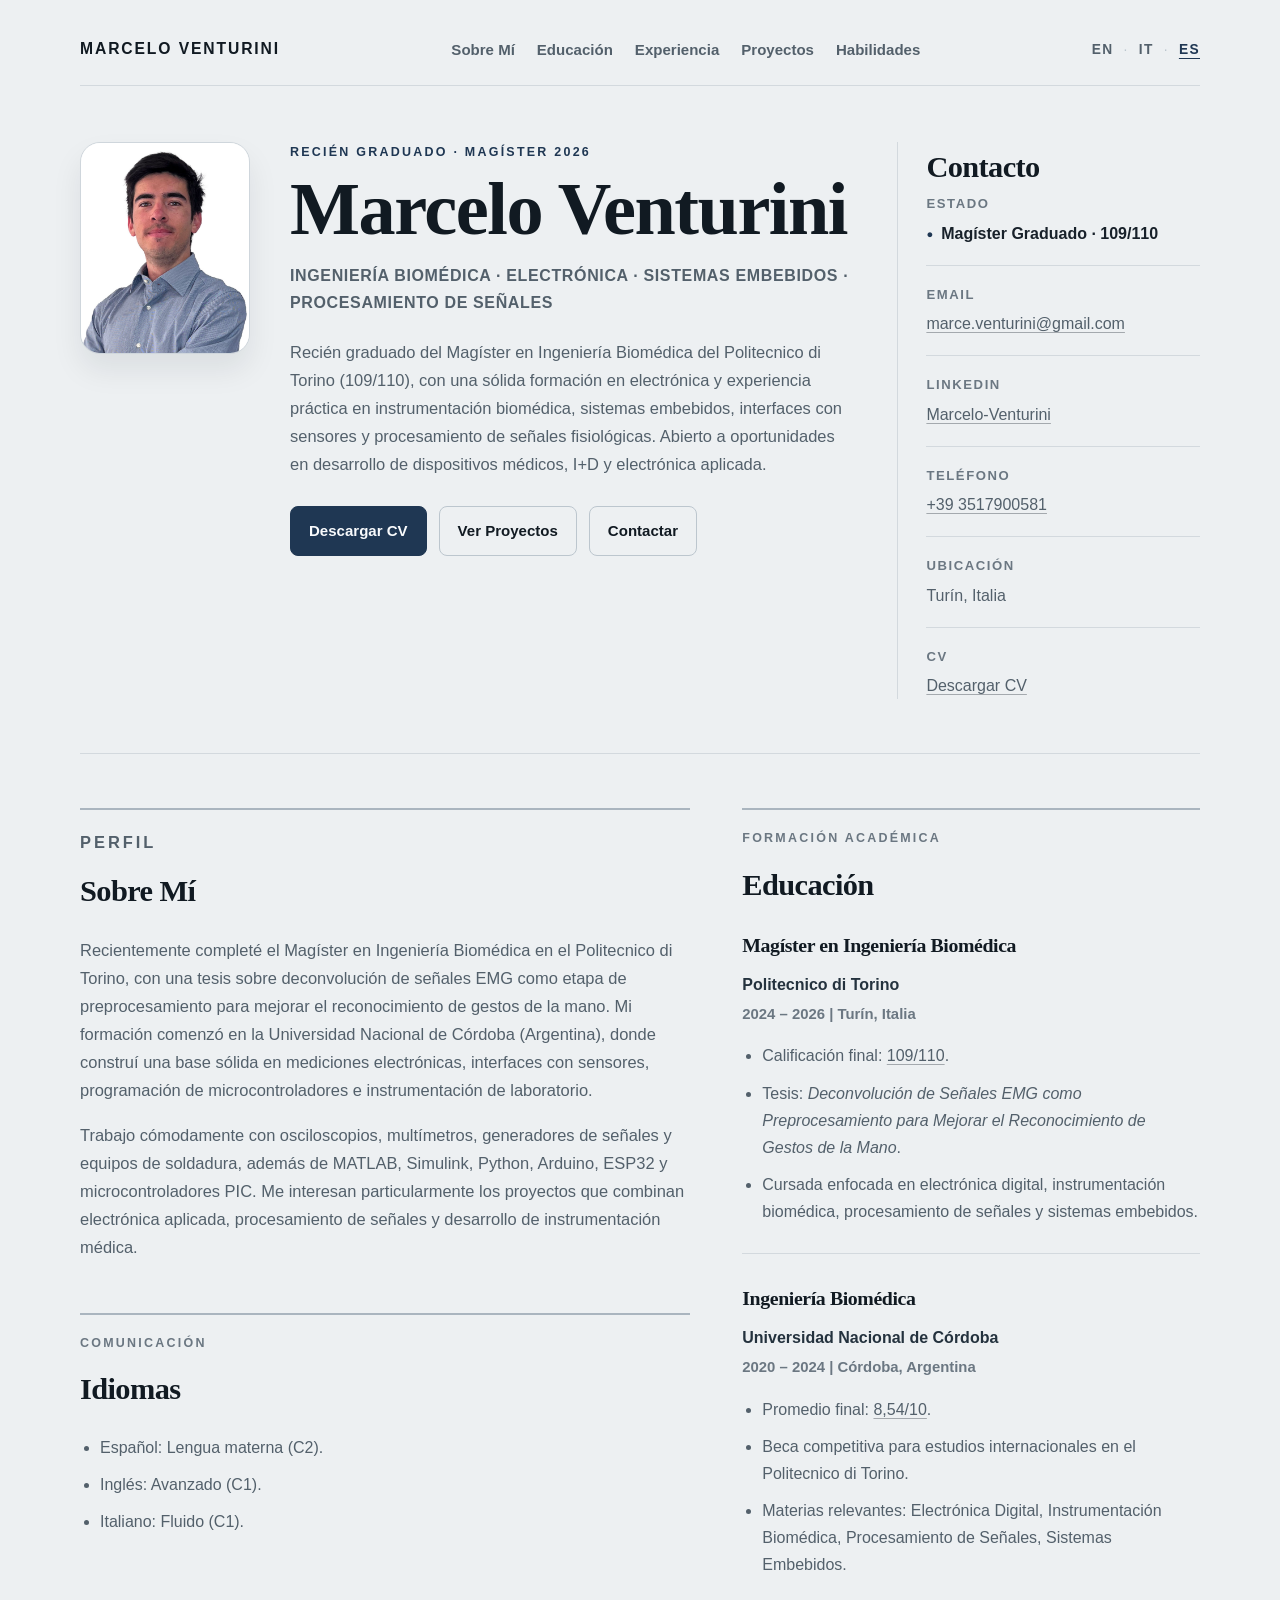
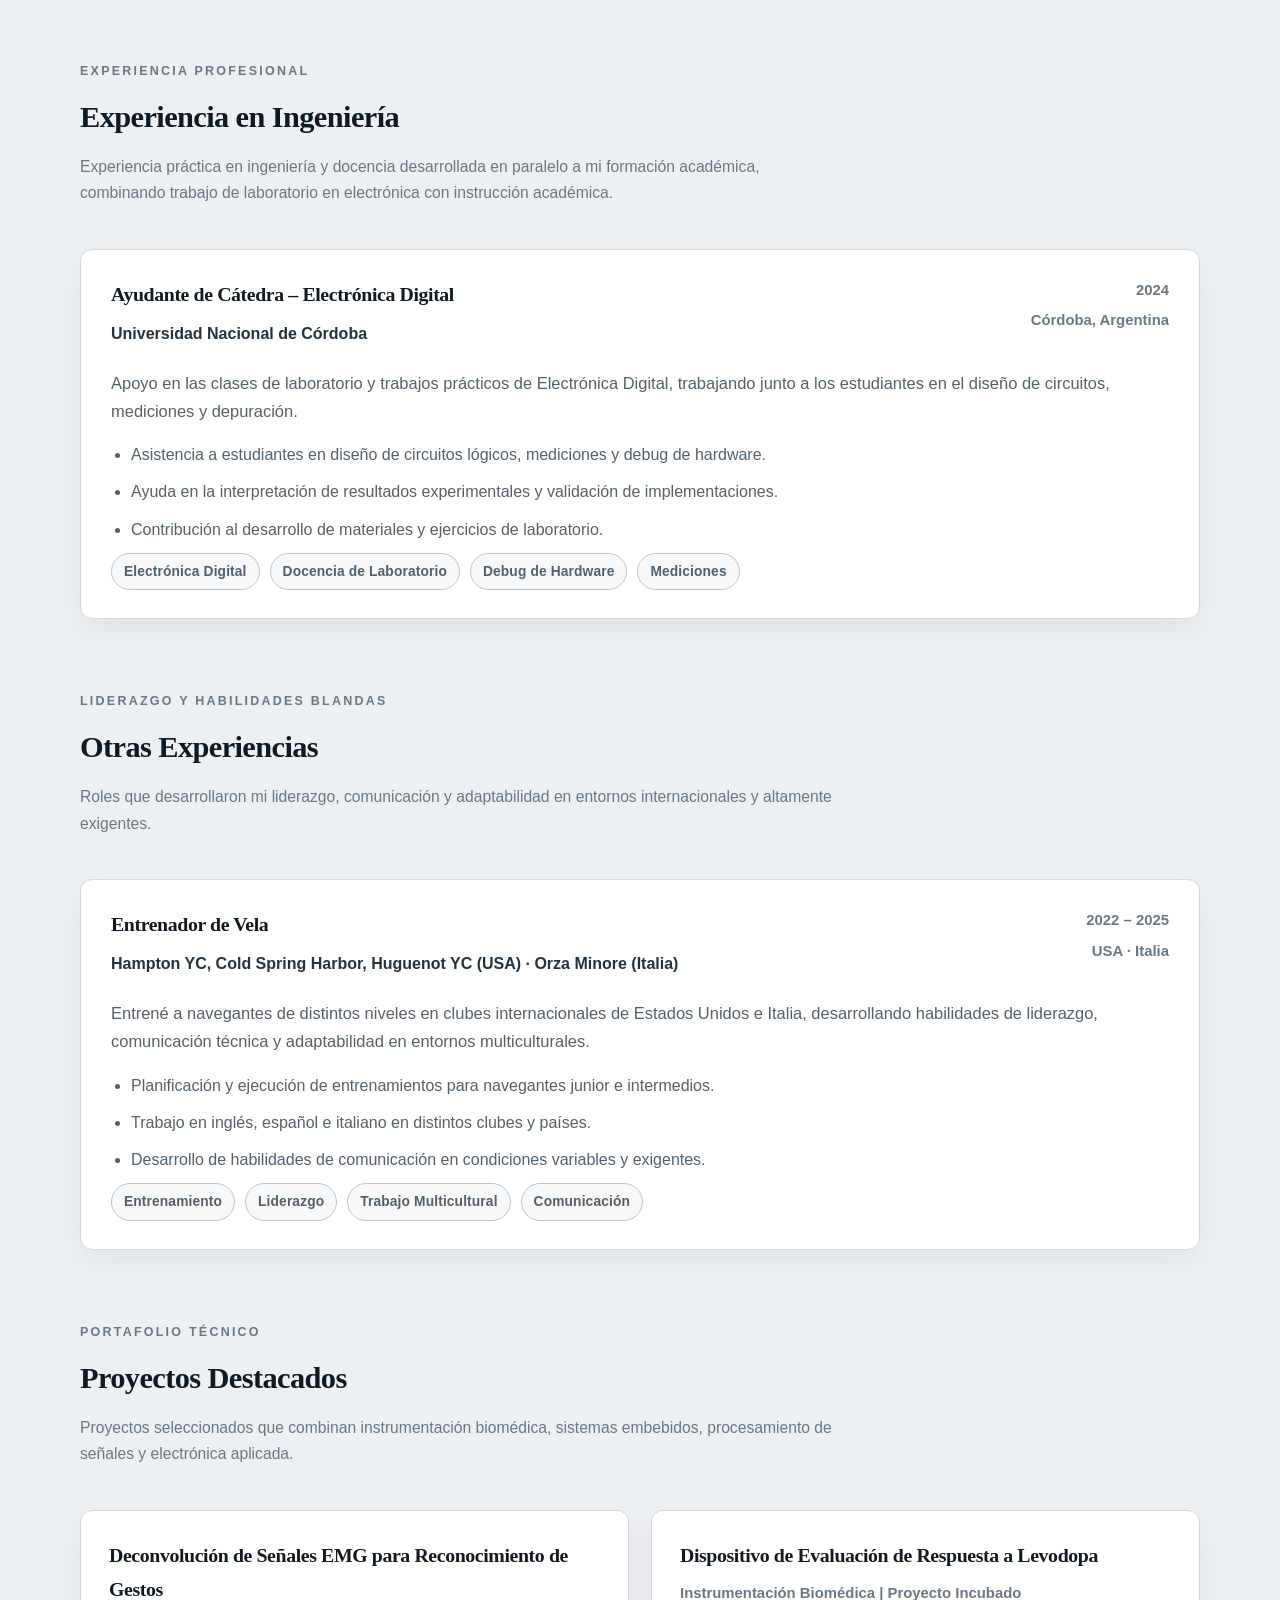
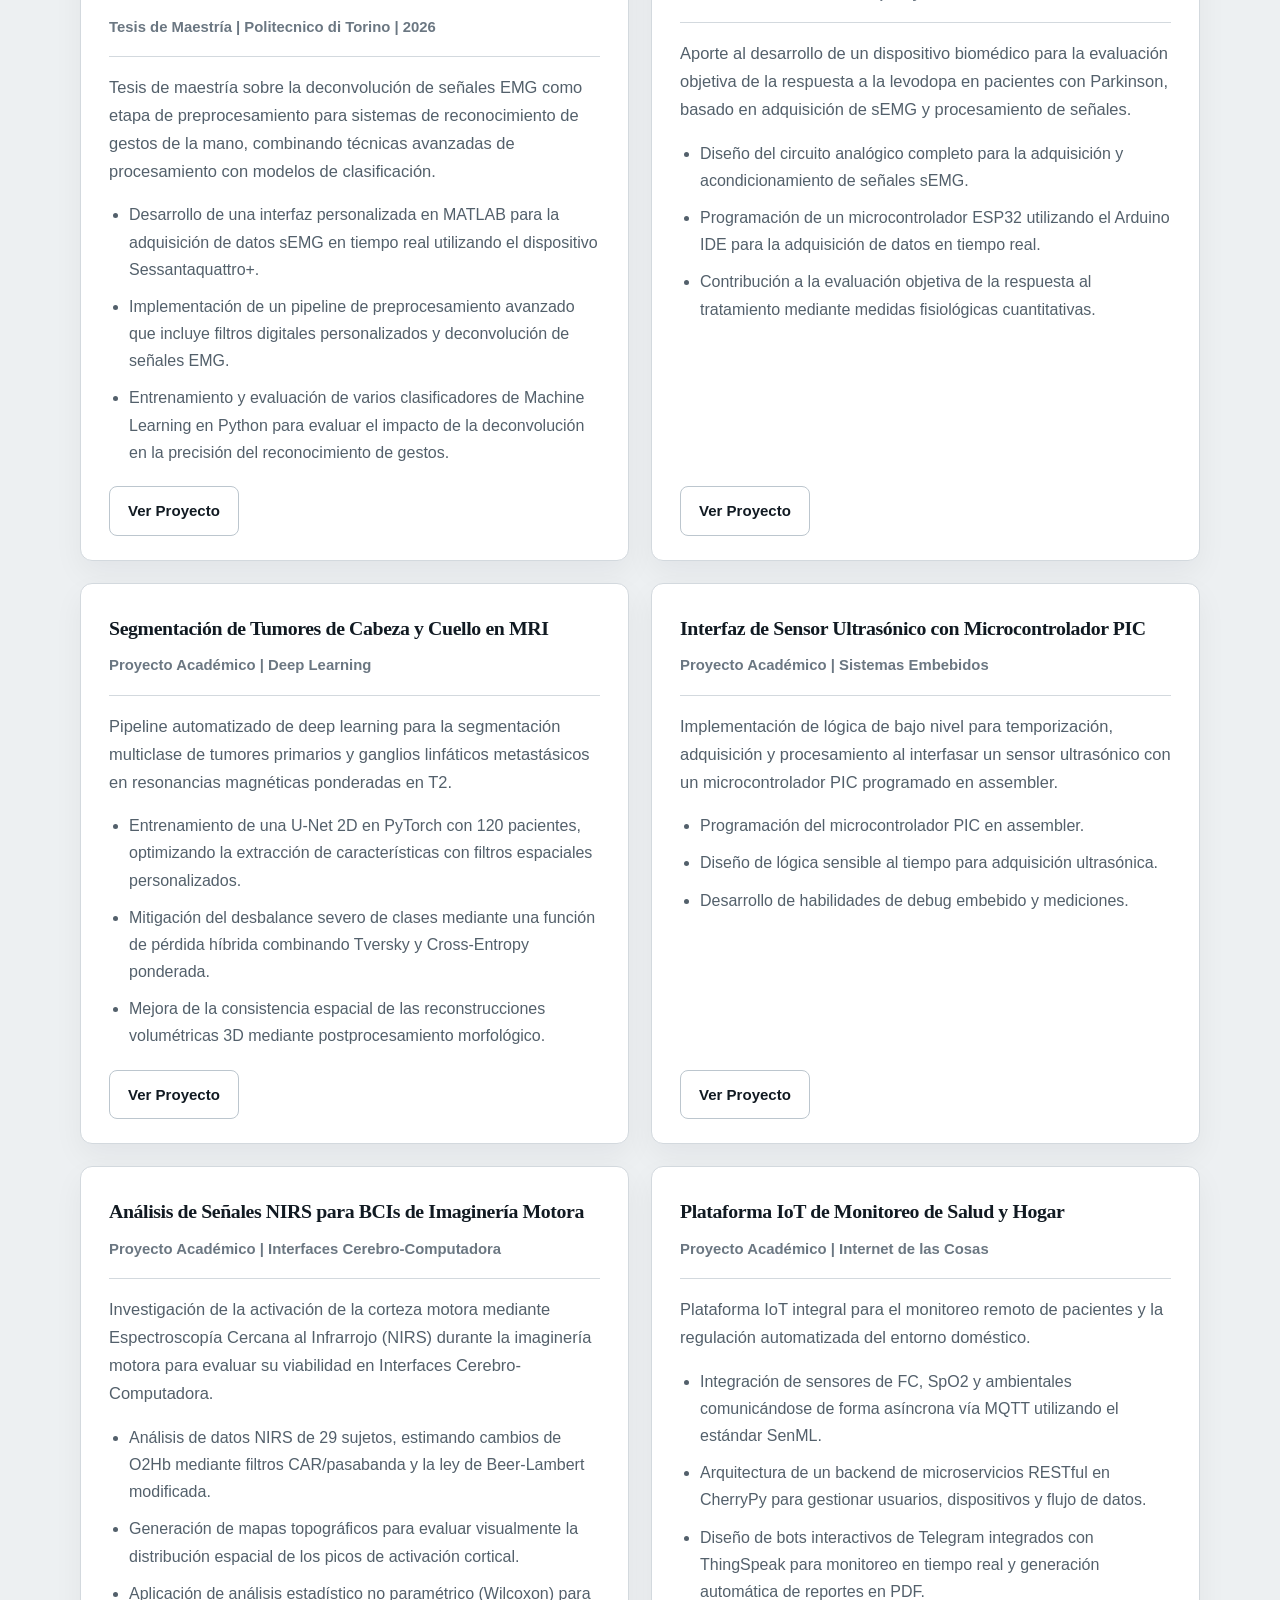
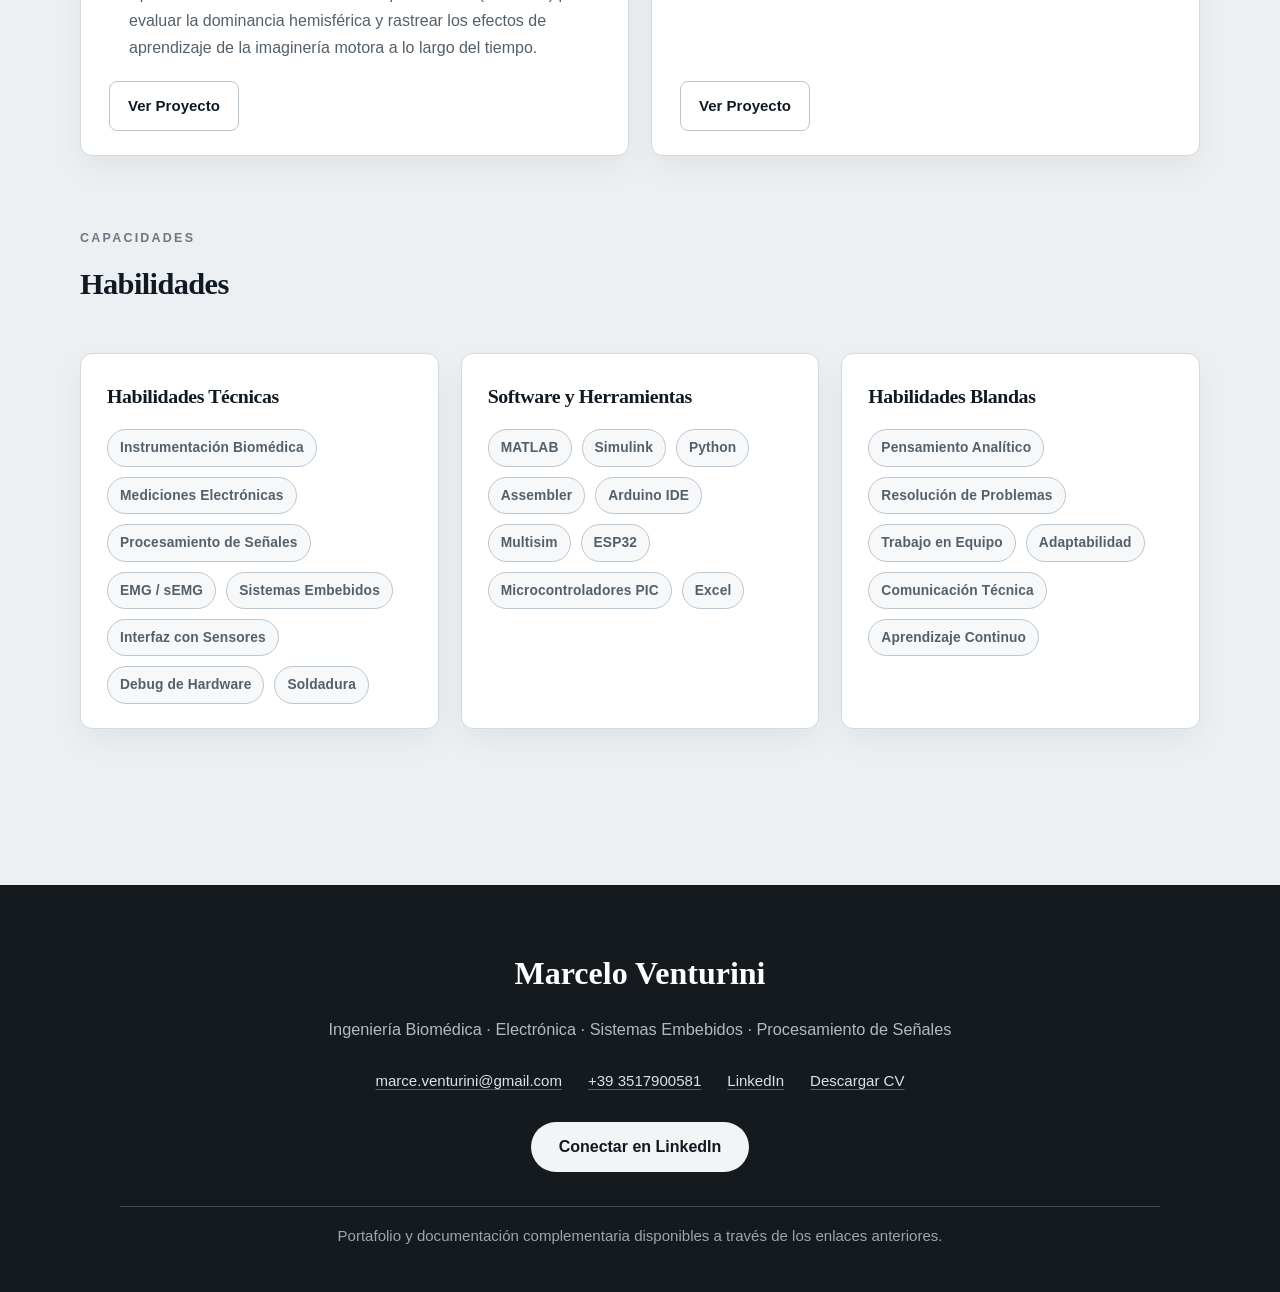
==== es/index.html @ ebd56136 "First commit" ====
<!DOCTYPE html>
<html lang="es">
<head>
  <meta charset="UTF-8">
  <meta name="viewport" content="width=device-width, initial-scale=1.0">
  <title>Marcelo Venturini | Portfolio</title>
  <link rel="icon" type="image/svg+xml" href="../favicon.svg">
  <link rel="stylesheet" href="../style.css">
</head>
<body class="home-page">
  <div class="site-shell">

    <!-- ============================ TOP NAV ============================ -->
    <nav class="top-nav" aria-label="Principal">
      <a class="nav-brand" href="#home">Marcelo Venturini</a>

      <div class="nav-links">
        <a href="#about">Sobre Mí</a>
        <a href="#education">Educación</a>
        <a href="#experience">Experiencia</a>
        <a href="#projects">Proyectos</a>
        <a href="#skills">Habilidades</a>
      </div>

      <div class="nav-lang" aria-label="Idioma">
        <a href="../index.html">EN</a>
        <span>·</span>
        <a href="../it/index.html">IT</a>
        <span>·</span>
        <a href="index.html" class="active-lang">ES</a>
      </div>
    </nav>

    <!-- ============================ HERO ============================ -->
    <header id="home" class="hero">

      <div class="hero-photo">
        <img src="../profile.jpg" alt="Retrato de Marcelo Venturini">
      </div>

      <div class="hero-main">
        <p class="hero-label hero-label--graduated">Recién Graduado · Magíster 2026</p>
        <h1>Marcelo Venturini</h1>
        <p class="hero-role">Ingeniería Biomédica · Electrónica · Sistemas Embebidos · Procesamiento de Señales</p>

        <div class="home-intro">
          <p>
            Recién graduado del Magíster en Ingeniería Biomédica del Politecnico di Torino
            (109/110), con una sólida formación en electrónica y experiencia práctica en
            instrumentación biomédica, sistemas embebidos, interfaces con sensores y
            procesamiento de señales fisiológicas. Abierto a oportunidades en desarrollo
            de dispositivos médicos, I+D y electrónica aplicada.
          </p>
        </div>

        <div class="hero-actions">
          <a class="button-primary" href="../docs/CV_Marcelo_Venturini_ES.pdf" target="_blank">Descargar CV</a>
          <a href="#projects">Ver Proyectos</a>
          <!-- <a href="#experience">Ver Experiencia</a> -->
          <a href="mailto:marce.venturini@gmail.com">Contactar</a>
        </div>
      </div>

      <aside class="hero-side">
        <div class="contact-block">
          <h2>Contacto</h2>
          <dl class="contact-list">
            <div class="is-graduated">
              <dt>Estado</dt>
              <dd>Magíster Graduado · 109/110</dd>
            </div>
            <div>
              <dt>Email</dt>
              <dd><a href="mailto:marce.venturini@gmail.com">marce.venturini@gmail.com</a></dd>
            </div>
            <div>
              <dt>LinkedIn</dt>
              <dd><a href="https://www.linkedin.com/in/marcelo-venturini-04aa05134/" target="_blank">Marcelo-Venturini</a></dd>
            </div>
            <div>
              <dt>Teléfono</dt>
              <dd><a href="tel:+393517900581">+39 3517900581</a></dd>
            </div>
            <div>
              <dt>Ubicación</dt>
              <dd>Turín, Italia</dd>
            </div>
            <div>
              <dt>CV</dt>
              <dd><a href="../docs/CV_Marcelo_Venturini_ES.pdf" target="_blank">Descargar CV</a></dd>
            </div>
          </dl>
        </div>
      </aside>

    </header>

    <!-- ============================ MAIN ============================ -->
    <main class="home-content">

      <section class="intro-layout">

        <div class="intro-column intro-column-main">

          <section id="about" class="content-block about-block">
            <div class="section-heading">
              <p class="section-label">Perfil</p>
              <h2>Sobre Mí</h2>
            </div>
            <p>
              Recientemente completé el Magíster en Ingeniería Biomédica en el
              Politecnico di Torino, con una tesis sobre deconvolución de señales EMG
              como etapa de preprocesamiento para mejorar el reconocimiento de gestos
              de la mano. Mi formación comenzó en la Universidad Nacional de Córdoba
              (Argentina), donde construí una base sólida en mediciones electrónicas,
              interfaces con sensores, programación de microcontroladores e
              instrumentación de laboratorio.
            </p>
            <p>
              Trabajo cómodamente con osciloscopios, multímetros, generadores de
              señales y equipos de soldadura, además de MATLAB, Simulink, Python,
              Arduino, ESP32 y microcontroladores PIC. Me interesan particularmente
              los proyectos que combinan electrónica aplicada, procesamiento de
              señales y desarrollo de instrumentación médica.
            </p>
          </section>

          <section id="languages" class="sidebar-block">
            <div class="section-heading">
              <p class="section-label">Comunicación</p>
              <h2>Idiomas</h2>
            </div>
            <ul class="compact-list">
              <li>Español: Lengua materna (C2).</li>
              <li>Inglés: Avanzado (C1).</li>
              <li>Italiano: Fluido (C1).</li>
            </ul>
          </section>

        </div>

        <div class="intro-column intro-column-secondary">

          <section id="education" class="sidebar-block">
            <div class="section-heading">
              <p class="section-label">Formación Académica</p>
              <h2>Educación</h2>
            </div>

            <article class="credential-item">
              <h3>Magíster en Ingeniería Biomédica</h3>
              <p class="credential-institution">Politecnico di Torino</p>
              <p class="credential-meta">2024 – 2026 | Turín, Italia</p>
              <ul class="compact-list">
                <li>Calificación final: <a href="../Certificates/PoliTo_Degree.pdf" target="_blank">109/110</a>.</li>
                <li>Tesis: <em>Deconvolución de Señales EMG como Preprocesamiento para Mejorar el Reconocimiento de Gestos de la Mano</em>.</li>
                <li>Cursada enfocada en electrónica digital, instrumentación biomédica, procesamiento de señales y sistemas embebidos.</li>
              </ul>
            </article>

            <article class="credential-item">
              <h3>Ingeniería Biomédica</h3>
              <p class="credential-institution">Universidad Nacional de Córdoba</p>
              <p class="credential-meta">2020 – 2024 | Córdoba, Argentina</p>
              <ul class="compact-list">
                <li>Promedio final: <a href="../Certificates/Academic_Transcript_UNC.pdf" target="_blank">8,54/10</a>.</li>
                <li>Beca competitiva para estudios internacionales en el Politecnico di Torino.</li>
                <li>Materias relevantes: Electrónica Digital, Instrumentación Biomédica, Procesamiento de Señales, Sistemas Embebidos.</li>
              </ul>
            </article>
          </section>

        </div>

      </section>

      <!-- ============================ ENGINEERING EXPERIENCE ============================ -->
      <section id="experience" class="content-section">
        <div class="section-heading">
          <p class="section-label">Experiencia Profesional</p>
          <h2>Experiencia en Ingeniería</h2>
          <p class="section-subtitle">
            Experiencia práctica en ingeniería y docencia desarrollada en paralelo a mi
            formación académica, combinando trabajo de laboratorio en electrónica con instrucción académica.
          </p>
        </div>

        <div class="experience-list">

          <article class="experience-card">
            <div class="experience-header">
              <div>
                <h3>Ayudante de Cátedra – Electrónica Digital</h3>
                <p class="experience-company">Universidad Nacional de Córdoba</p>
              </div>
              <div class="experience-meta">
                <span>2024</span>
                <span>Córdoba, Argentina</span>
              </div>
            </div>

            <p class="experience-summary">
              Apoyo en las clases de laboratorio y trabajos prácticos de
              Electrónica Digital, trabajando junto a los estudiantes en el diseño
              de circuitos, mediciones y depuración.
            </p>

            <ul class="experience-highlights">
              <li>Asistencia a estudiantes en diseño de circuitos lógicos, mediciones y debug de hardware.</li>
              <li>Ayuda en la interpretación de resultados experimentales y validación de implementaciones.</li>
              <li>Contribución al desarrollo de materiales y ejercicios de laboratorio.</li>
            </ul>

            <div class="experience-tags">
              <span class="tag">Electrónica Digital</span>
              <span class="tag">Docencia de Laboratorio</span>
              <span class="tag">Debug de Hardware</span>
              <span class="tag">Mediciones</span>
            </div>
          </article>

        </div>
      </section>

      <!-- ============================ OTHER EXPERIENCE ============================ -->
      <section id="other-experience" class="content-section">
        <div class="section-heading">
          <p class="section-label">Liderazgo y Habilidades Blandas</p>
          <h2>Otras Experiencias</h2>
          <p class="section-subtitle">
            Roles que desarrollaron mi liderazgo, comunicación y adaptabilidad
            en entornos internacionales y altamente exigentes.
          </p>
        </div>

        <div class="experience-list">

          <article class="experience-card">
            <div class="experience-header">
              <div>
                <h3>Entrenador de Vela</h3>
                <p class="experience-company">Hampton YC, Cold Spring Harbor, Huguenot YC (USA) · Orza Minore (Italia)</p>
              </div>
              <div class="experience-meta">
                <span>2022 – 2025</span>
                <span>USA · Italia</span>
              </div>
            </div>

            <p class="experience-summary">
              Entrené a navegantes de distintos niveles en clubes internacionales
              de Estados Unidos e Italia, desarrollando habilidades de liderazgo,
              comunicación técnica y adaptabilidad en entornos multiculturales.
            </p>

            <ul class="experience-highlights">
              <li>Planificación y ejecución de entrenamientos para navegantes junior e intermedios.</li>
              <li>Trabajo en inglés, español e italiano en distintos clubes y países.</li>
              <li>Desarrollo de habilidades de comunicación en condiciones variables y exigentes.</li>
            </ul>

            <div class="experience-tags">
              <span class="tag">Entrenamiento</span>
              <span class="tag">Liderazgo</span>
              <span class="tag">Trabajo Multicultural</span>
              <span class="tag">Comunicación</span>
            </div>
          </article>

        </div>
      </section>

      <!-- ============================ PROJECTS ============================ -->
      <section id="projects" class="content-section">
        <div class="section-heading">
          <p class="section-label">Portafolio Técnico</p>
          <h2>Proyectos Destacados</h2>
          <p class="section-subtitle">
            Proyectos seleccionados que combinan instrumentación biomédica,
            sistemas embebidos, procesamiento de señales y electrónica aplicada.
          </p>
        </div>

        <div class="projects-grid">

          <!-- PROYECTO 1 — Tesis -->
          <article class="project-card">
            <div class="project-top">
              <h3>Deconvolución de Señales EMG para Reconocimiento de Gestos</h3>
              <p class="project-context">Tesis de Maestría | Politecnico di Torino | 2026</p>
            </div>

            <p class="project-summary">
              Tesis de maestría sobre la deconvolución de señales EMG como etapa
              de preprocesamiento para sistemas de reconocimiento de gestos de la
              mano, combinando técnicas avanzadas de procesamiento con modelos de
              clasificación.
            </p>

            <ul class="project-highlights">
              <li>Desarrollo de una interfaz personalizada en MATLAB para la adquisición de datos sEMG en tiempo real utilizando el dispositivo Sessantaquattro+.</li>
              <li>Implementación de un pipeline de preprocesamiento avanzado que incluye filtros digitales personalizados y deconvolución de señales EMG.</li>
              <li>Entrenamiento y evaluación de varios clasificadores de Machine Learning en Python para evaluar el impacto de la deconvolución en la precisión del reconocimiento de gestos.</li>
            </ul>

            <div class="project-links">
              <a href="../Projects/emg-thesis.pdf" target="_blank">Ver Proyecto</a>
            </div>
          </article>

          <!-- PROYECTO 2 — Levodopa -->
          <article class="project-card">
            <div class="project-top">
              <h3>Dispositivo de Evaluación de Respuesta a Levodopa</h3>
              <p class="project-context">Instrumentación Biomédica | Proyecto Incubado</p>
            </div>

            <p class="project-summary">
              Aporte al desarrollo de un dispositivo biomédico para la evaluación
              objetiva de la respuesta a la levodopa en pacientes con Parkinson,
              basado en adquisición de sEMG y procesamiento de señales.
            </p>

            <ul class="project-highlights">
              <li>Diseño del circuito analógico completo para la adquisición y acondicionamiento de señales sEMG.</li>
              <li>Programación de un microcontrolador ESP32 utilizando el Arduino IDE para la adquisición de datos en tiempo real.</li>
              <li>Contribución a la evaluación objetiva de la respuesta al tratamiento mediante medidas fisiológicas cuantitativas.</li>
            </ul>

            <div class="project-links">
              <a href="../Projects/levodopa-device.pdf" target="_blank">Ver Proyecto</a>
            </div>
          </article>

          <!-- PROYECTO 3 — MRI Tumor Segmentation -->
          <article class="project-card">
            <div class="project-top">
              <h3>Segmentación de Tumores de Cabeza y Cuello en MRI</h3>
              <p class="project-context">Proyecto Académico | Deep Learning</p>
            </div>

            <p class="project-summary">
              Pipeline automatizado de deep learning para la segmentación multiclase de tumores primarios y ganglios linfáticos metastásicos en resonancias magnéticas ponderadas en T2.
            </p>

            <ul class="project-highlights">
              <li>Entrenamiento de una U-Net 2D en PyTorch con 120 pacientes, optimizando la extracción de características con filtros espaciales personalizados.</li>
              <li>Mitigación del desbalance severo de clases mediante una función de pérdida híbrida combinando Tversky y Cross-Entropy ponderada.</li>
              <li>Mejora de la consistencia espacial de las reconstrucciones volumétricas 3D mediante postprocesamiento morfológico.</li>
            </ul>

            <div class="project-links">
              <a href="../Projects/eim.pdf" target="_blank">Ver Proyecto</a>
            </div>
          </article>

          <!-- PROYECTO 4 — Ultrasonido + PIC -->
          <article class="project-card">
            <div class="project-top">
              <h3>Interfaz de Sensor Ultrasónico con Microcontrolador PIC</h3>
              <p class="project-context">Proyecto Académico | Sistemas Embebidos</p>
            </div>

            <p class="project-summary">
              Implementación de lógica de bajo nivel para temporización, adquisición
              y procesamiento al interfasar un sensor ultrasónico con un
              microcontrolador PIC programado en assembler.
            </p>

            <ul class="project-highlights">
              <li>Programación del microcontrolador PIC en assembler.</li>
              <li>Diseño de lógica sensible al tiempo para adquisición ultrasónica.</li>
              <li>Desarrollo de habilidades de debug embebido y mediciones.</li>
            </ul>

            <div class="project-links">
              <a href="../Projects/ultrasonic-pic.pdf" target="_blank">Ver Proyecto</a>
            </div>
          </article>

          <!-- PROYECTO 5 — Sleep Apnea Framework -->
          <!-- <article class="project-card">
            <div class="project-top">
              <h3>Marco Multimodal y Multiescala para Diagnóstico de Apnea del Sueño</h3>
              <p class="project-context">Proyecto Académico | Biocibernética Multiescala y Multimodal</p>
            </div>

            <p class="project-summary">
              Introducción de un marco de diagnóstico doméstico y de bajo costo que aprovecha las señales SPO2, PAT y ronquidos para detectar eventos de apnea del sueño.
            </p>

            <ul class="project-highlights">
              <li>Desarrollo de una red Gated Recurrent Unit (GRU) con una estrategia de replicación de objetivos para capturar dependencias temporales de los datos.</li>
              <li>Fusión de múltiples flujos de datos que operan a diferentes escalas de tiempo para identificar eventos a través de indicadores a nivel macro y micro.</li>
              <li>Abordaje del desequilibrio de clases utilizando evaluación macro F1-score e integración de explicabilidad para resaltar segmentos significativos de la señal.</li>
              <li>Propuesta de un bucle biocibernético para facilitar intervenciones personalizadas combinando predicciones de IA con experiencia clínica.</li>
            </ul>

            <div class="project-links">
              <a href="../Projects/mmb.pdf" target="_blank">Ver Proyecto</a>
            </div>
          </article> -->

          <!-- PROYECTO 6 — NIRS Signal Analysis -->
          <article class="project-card">
            <div class="project-top">
              <h3>Análisis de Señales NIRS para BCIs de Imaginería Motora</h3>
              <p class="project-context">Proyecto Académico | Interfaces Cerebro-Computadora</p>
            </div>

            <p class="project-summary">
              Investigación de la activación de la corteza motora mediante Espectroscopía Cercana al Infrarrojo (NIRS) durante la imaginería motora para evaluar su viabilidad en Interfaces Cerebro-Computadora.
            </p>

            <ul class="project-highlights">
              <li>Análisis de datos NIRS de 29 sujetos, estimando cambios de O2Hb mediante filtros CAR/pasabanda y la ley de Beer-Lambert modificada.</li>
              <li>Generación de mapas topográficos para evaluar visualmente la distribución espacial de los picos de activación cortical.</li>
              <li>Aplicación de análisis estadístico no paramétrico (Wilcoxon) para evaluar la dominancia hemisférica y rastrear los efectos de aprendizaje de la imaginería motora a lo largo del tiempo.</li>
            </ul>

            <div class="project-links">
              <a href="../Projects/neuro.pdf" target="_blank">Ver Proyecto</a>
            </div>
          </article>

          <!-- PROYECTO 7 — IoT Health Platform -->
          <article class="project-card">
            <div class="project-top">
              <h3>Plataforma IoT de Monitoreo de Salud y Hogar</h3>
              <p class="project-context">Proyecto Académico | Internet de las Cosas</p>
            </div>

            <p class="project-summary">
              Plataforma IoT integral para el monitoreo remoto de pacientes y la regulación automatizada del entorno doméstico.
            </p>

            <ul class="project-highlights">
              <li>Integración de sensores de FC, SpO2 y ambientales comunicándose de forma asíncrona vía MQTT utilizando el estándar SenML.</li>
              <li>Arquitectura de un backend de microservicios RESTful en CherryPy para gestionar usuarios, dispositivos y flujo de datos.</li>
              <!-- <li>Desarrollo de un servicio de control para activar actuaciones domóticas automatizadas basadas en umbrales personalizados del paciente.</li> -->
              <li>Diseño de bots interactivos de Telegram integrados con ThingSpeak para monitoreo en tiempo real y generación automática de reportes en PDF.</li>
            </ul>

            <div class="project-links">
              <a href="../Projects/iot.pdf" target="_blank">Ver Proyecto</a>
            </div>
          </article>

          <!-- PROYECTO 8 — Leg Extension Biomechanics -->
          <!-- <article class="project-card">
            <div class="project-top">
              <h3>Análisis del Trabajo Externo en Estrategias de Leg Extension</h3>
              <p class="project-context">Proyecto Académico | Mediciones Inteligentes en el Deporte</p>
            </div>

            <p class="project-summary">
              Análisis y comparación del trabajo mecánico externo total generado durante ejercicios de leg extension llevados al fallo muscular bajo estrategias de carga constante versus carga progresivamente creciente.
            </p>

            <ul class="project-highlights">
              <li>Recolección de datos cinemáticos de sujetos usando un acelerómetro de smartphone (Physics Toolbox Suite) montado en una máquina de leg extension Technogym.</li>
              <li>Procesamiento de datos de aceleración en el eje z en MATLAB utilizando filtrado pasabaja Butterworth, integración numérica y eliminación de tendencia lineal para calcular el desplazamiento vertical.</li>
              <li>Cálculo del trabajo externo ($L = m \cdot g \cdot h$) por repetición y agregación de datos para evaluar la eficiencia de los protocolos de entrenamiento.</li>
              <li>Demostración de que una estrategia de carga constante genera un mayor trabajo externo total al permitir un mayor volumen de repeticiones antes del fallo en comparación con una estrategia de carga variable.</li>
            </ul>

            <div class="project-links">
              <a href="../Projects/sport.pdf" target="_blank">Ver Proyecto</a>
            </div>
          </article> -->

        </div>
      </section>

      <!-- ============================ SKILLS ============================ -->
      <section id="skills" class="content-section">
        <div class="section-heading">
          <p class="section-label">Capacidades</p>
          <h2>Habilidades</h2>
        </div>

        <div class="skills-grid">

          <section class="skills-card">
            <h3>Habilidades Técnicas</h3>
            <div class="tags">
              <span class="tag">Instrumentación Biomédica</span>
              <span class="tag">Mediciones Electrónicas</span>
              <span class="tag">Procesamiento de Señales</span>
              <span class="tag">EMG / sEMG</span>
              <span class="tag">Sistemas Embebidos</span>
              <span class="tag">Interfaz con Sensores</span>
              <span class="tag">Debug de Hardware</span>
              <span class="tag">Soldadura</span>
            </div>
          </section>

          <section class="skills-card">
            <h3>Software y Herramientas</h3>
            <div class="tags">
              <span class="tag">MATLAB</span>
              <span class="tag">Simulink</span>
              <span class="tag">Python</span>
              <span class="tag">Assembler</span>
              <span class="tag">Arduino IDE</span>
              <span class="tag">Multisim</span>
              <span class="tag">ESP32</span>
              <span class="tag">Microcontroladores PIC</span>
              <span class="tag">Excel</span>
            </div>
          </section>

          <section class="skills-card">
            <h3>Habilidades Blandas</h3>
            <div class="tags">
              <span class="tag">Pensamiento Analítico</span>
              <span class="tag">Resolución de Problemas</span>
              <!-- <span class="tag">Trabajo Práctico</span> -->
              <span class="tag">Trabajo en Equipo</span>
              <span class="tag">Adaptabilidad</span>
              <span class="tag">Comunicación Técnica</span>
              <span class="tag">Aprendizaje Continuo</span>
            </div>
          </section>

        </div>
      </section>

    </main>
  </div>

  <!-- ============================ FOOTER ============================ -->
  <footer class="site-footer">
    <div class="footer-inner">
      <p class="footer-name">Marcelo Venturini</p>
      <p class="footer-role">Ingeniería Biomédica · Electrónica · Sistemas Embebidos · Procesamiento de Señales</p>

      <div class="footer-links">
        <a href="mailto:marce.venturini@gmail.com">marce.venturini@gmail.com</a>
        <a href="tel:+393517900581">+39 3517900581</a>
        <a href="https://www.linkedin.com/in/marcelo-venturini-04aa05134/" target="_blank">LinkedIn</a>
        <a href="../docs/CV_Marcelo_Venturini_ES.pdf" target="_blank">Descargar CV</a>
      </div>

      <div class="footer-cta">
        <a href="https://www.linkedin.com/in/marcelo-venturini-04aa05134/" target="_blank">Conectar en LinkedIn</a>
      </div>

      <div class="footer-divider"></div>
      <p class="footer-note">Portafolio y documentación complementaria disponibles a través de los enlaces anteriores.</p>
    </div>
  </footer>

</body>
</html>
---- style.css ----
/* =========================================================
   COLOR & TYPOGRAPHY TOKENS
   Tweak these to retint the site without touching anything else.
========================================================= */
:root {
  --page-bg:        #edf0f2;
  --surface:        #ffffff;
  --surface-muted:  #f7f8f9;
  --border:         #d3d9de;
  --border-strong:  #bcc6ce;

  --text:           #18212a;
  --text-muted:     #53606b;
  --text-soft:      #6b7782;

  --accent:         #1f3753;   /* navy-leaning slate */
  --accent-hover:   #182b41;
  --accent-soft:    #e6ebef;

  --footer-bg:      #151a1f;
  --footer-border:  #0f1317;
  --footer-text:    #d8e0e6;

  --shadow-soft:    0 12px 30px rgba(16, 24, 32, 0.05);

  --serif: "Palatino Linotype", "Book Antiqua", Georgia, serif;
  --sans:  "Aptos", "Segoe UI", "Helvetica Neue", Arial, sans-serif;
}

/* =========================================================
   BASE
========================================================= */
*, *::before, *::after { box-sizing: border-box; }

html { scroll-behavior: smooth; }

body {
  margin: 0;
  background: var(--page-bg);
  color: var(--text);
  font-family: var(--sans);
  line-height: 1.7;
}

img { max-width: 100%; }

a {
  color: inherit;
  font: inherit;
  text-decoration-line: underline;
  text-decoration-thickness: 1px;
  text-underline-offset: 0.18em;
  text-decoration-color: rgba(24, 33, 42, 0.34);
}
a:hover { text-decoration-color: currentColor; }

h1, h2, h3 {
  margin-top: 0;
  margin-bottom: 0;
  color: #111a22;
  font-family: var(--serif);
  font-weight: 600;
  letter-spacing: -0.02em;
}

p, ul, dl { margin-top: 0; }

/* =========================================================
   PAGE SHELL
========================================================= */
.home-page .site-shell {
  width: min(1120px, calc(100% - 48px));
  margin: 0 auto;
  padding: 28px 0 72px;
}

/* =========================================================
   TOP NAV (Brand · Links · Language switch)
========================================================= */
.home-page .top-nav {
  display: flex;
  flex-wrap: wrap;
  justify-content: space-between;
  align-items: center;
  gap: 12px 24px;
  padding: 8px 0 22px;
  margin-bottom: 18px;
  border-bottom: 1px solid var(--border);
}

.home-page .nav-brand {
  color: #111a22;
  font-size: 0.98rem;
  font-weight: 700;
  letter-spacing: 0.12em;
  text-transform: uppercase;
  text-decoration: none;
}

.home-page .nav-links {
  display: flex;
  flex-wrap: wrap;
  gap: 14px 22px;
}

.home-page .nav-links a {
  color: var(--text-muted);
  font-size: 0.94rem;
  font-weight: 600;
  text-decoration: none;
}

.home-page .nav-links a:hover { text-decoration: underline; }

/* LANGUAGE SWITCH */
.home-page .nav-lang {
  display: flex;
  align-items: center;
  gap: 10px;
  font-size: 0.86rem;
  letter-spacing: 0.1em;
  text-transform: uppercase;
}

.home-page .nav-lang a {
  color: var(--text-muted);
  font-weight: 700;
  text-decoration: none;
}

.home-page .nav-lang a:hover { color: var(--accent); }

.home-page .nav-lang a.active-lang {
  color: var(--accent);
  text-decoration: underline;
  text-decoration-thickness: 1px;
  text-underline-offset: 0.28em;
}

.home-page .nav-lang span {
  color: var(--border-strong);
  font-weight: 400;
}

/* =========================================================
   HERO
========================================================= */
.home-page .hero {
  display: grid;
  grid-template-columns: 170px minmax(0, 1.5fr) minmax(260px, 0.8fr);
  gap: 40px;
  padding: 38px 0 54px;
  border-bottom: 1px solid var(--border);
}

.home-page .hero-photo { align-self: start; }

.home-page .hero-photo img {
  display: block;
  width: 170px;
  aspect-ratio: 4 / 5;
  object-fit: cover;
  border-radius: 20px;
  border: 1px solid #cfd6dc;
  box-shadow: 0 16px 30px rgba(16, 24, 32, 0.08);
  background: var(--surface);
}

.home-page .hero-label,
.home-page .section-label {
  margin-bottom: 10px;
  color: var(--text-soft);
  font-size: 0.78rem;
  font-weight: 700;
  letter-spacing: 0.18em;
  text-transform: uppercase;
}

/* "Recent Graduate" label gets a touch of accent so it carries weight */
.home-page .hero-label--graduated {
  color: var(--accent);
}

.home-page h1 {
  font-size: clamp(3rem, 5.8vw, 4.9rem);
  line-height: 0.98;
}

.home-page .hero-role {
  max-width: 760px;
  margin-top: 16px;
  margin-bottom: 22px;
  color: var(--text-muted);
  font-size: 1rem;
  font-weight: 600;
  letter-spacing: 0.04em;
  text-transform: uppercase;
}

.home-page .home-intro { max-width: 700px; }

.home-page .home-intro p,
.home-page .content-block p,
.home-page .experience-summary,
.home-page .project-summary {
  color: var(--text-muted);
  font-size: 1.03rem;
}

/* HERO ACTIONS */
.home-page .hero-actions {
  display: flex;
  flex-wrap: wrap;
  gap: 12px;
  margin-top: 28px;
}

.home-page .hero-actions a,
.home-page .project-links a {
  display: inline-flex;
  align-items: center;
  justify-content: center;
  min-height: 46px;
  padding: 11px 18px;
  border: 1px solid var(--border-strong);
  border-radius: 8px;
  background: transparent;
  color: #111a22;
  font-size: 0.94rem;
  font-weight: 700;
  text-decoration: none;
  transition: background-color 0.2s ease, border-color 0.2s ease;
}

.home-page .hero-actions a:hover,
.home-page .project-links a:hover {
  background: var(--accent-soft);
  border-color: #98a7b3;
  text-decoration: none;
}

.home-page .hero-actions .button-primary {
  background: var(--accent);
  border-color: var(--accent);
  color: #f8fafc;
}

.home-page .hero-actions .button-primary:hover {
  background: var(--accent-hover);
}

/* HERO SIDE (contact block) */
.home-page .hero-side {
  padding-left: 28px;
  border-left: 1px solid var(--border);
}

.home-page .contact-block h2,
.home-page .section-heading h2 { font-size: 1.9rem; }

.home-page .contact-list { margin-bottom: 0; }

.home-page .contact-list div + div {
  margin-top: 18px;
  padding-top: 18px;
  border-top: 1px solid var(--border);
}

.home-page .contact-list dt {
  margin-bottom: 4px;
  color: var(--text-soft);
  font-size: 0.82rem;
  font-weight: 700;
  letter-spacing: 0.12em;
  text-transform: uppercase;
}

.home-page .contact-list dd {
  margin: 0;
  color: var(--text-muted);
}

/* The graduated row gets a small accent dot before it */
.home-page .contact-list .is-graduated dd::before {
  content: "●";
  margin-right: 8px;
  color: var(--accent);
  font-size: 0.7em;
  position: relative;
  top: -1px;
}

.home-page .contact-list .is-graduated dd {
  color: var(--text);
  font-weight: 600;
}

.home-page .contact-list a,
.home-page .compact-list a,
.home-page .reference-list a,
.home-page .experience-company a {
  color: inherit;
  font-family: inherit;
  font-size: inherit;
  font-weight: inherit;
  letter-spacing: inherit;
  text-decoration-thickness: 1px;
  text-decoration-color: rgba(24, 33, 42, 0.34);
}

/* =========================================================
   MAIN CONTENT LAYOUT
========================================================= */
.home-page .home-content {
  display: grid;
  gap: 72px;
  padding-top: 54px;
}

.home-page .intro-layout {
  display: grid;
  grid-template-columns: minmax(0, 1.2fr) minmax(320px, 0.9fr);
  gap: 52px;
  align-items: start;
}

.home-page .intro-column {
  display: grid;
  gap: 36px;
  align-content: start;
}

.home-page .content-block,
.home-page .sidebar-block {
  padding-top: 18px;
  border-top: 2px solid #aab5bf;
}

.home-page .section-heading { margin-bottom: 18px; }

.home-page .section-subtitle {
  max-width: 760px;
  margin-top: 10px;
  margin-bottom: 0;
  color: var(--text-soft);
  font-size: 0.98rem;
}

.home-page .about-block { max-width: 720px; }

/* =========================================================
   EDUCATION / CREDENTIALS
========================================================= */
.home-page .credential-item + .credential-item {
  margin-top: 28px;
  padding-top: 28px;
  border-top: 1px solid var(--border);
}

.home-page .credential-item h3,
.home-page .experience-card h3,
.home-page .project-card h3,
.home-page .skills-card h3 {
  font-size: 1.24rem;
}

.home-page .credential-institution,
.home-page .experience-company {
  margin: 8px 0 4px;
  color: #24323e;
  font-weight: 700;
}

.home-page .credential-meta,
.home-page .project-context,
.home-page .experience-meta {
  color: var(--text-soft);
  font-size: 0.93rem;
  font-weight: 600;
}

/* COMPACT LIST (used in education bullets, languages, certificates) */
.home-page .compact-list,
.home-page .experience-highlights,
.home-page .project-highlights {
  margin-bottom: 0;
  padding-left: 20px;
  color: var(--text-muted);
}

.home-page .compact-list li,
.home-page .experience-highlights li,
.home-page .project-highlights li {
  margin-bottom: 10px;
}

/* =========================================================
   FULL-WIDTH SECTIONS (Experience / Projects / Skills)
========================================================= */
.home-page .content-section {
  display: grid;
  gap: 24px;
}

.home-page .experience-list {
  display: grid;
  gap: 22px;
}

.home-page .experience-card,
.home-page .project-card,
.home-page .skills-card {
  background: var(--surface);
  border: 1px solid var(--border);
  box-shadow: var(--shadow-soft);
}

.home-page .experience-card {
  padding: 28px 30px;
  border-radius: 12px;
}

.home-page .experience-header {
  display: flex;
  justify-content: space-between;
  align-items: flex-start;
  gap: 24px;
  margin-bottom: 18px;
}

.home-page .experience-meta {
  display: grid;
  gap: 5px;
  min-width: 200px;
  text-align: right;
}

.home-page .experience-tags,
.home-page .tags {
  display: flex;
  flex-wrap: wrap;
  gap: 10px;
}

.home-page .tag {
  padding: 6px 12px;
  border: 1px solid var(--border-strong);
  border-radius: 999px;
  background: var(--surface-muted);
  color: var(--text-muted);
  font-size: 0.86rem;
  font-weight: 600;
  letter-spacing: 0.01em;
}

/* PROJECTS GRID */
.home-page .projects-grid {
  display: grid;
  grid-template-columns: repeat(2, minmax(0, 1fr));
  gap: 22px;
}

.home-page .project-card {
  display: flex;
  flex-direction: column;
  height: 100%;
  padding: 28px 28px 24px;
  border-radius: 12px;
}

.home-page .project-top {
  margin-bottom: 16px;
  padding-bottom: 16px;
  border-bottom: 1px solid var(--border);
}

.home-page .project-context {
  margin-top: 8px;
  margin-bottom: 0;
}

.home-page .project-links {
  margin-top: auto;
  padding-top: 10px;
}

/* SKILLS GRID */
.home-page .skills-grid {
  display: grid;
  grid-template-columns: repeat(3, minmax(0, 1fr));
  gap: 22px;
}

.home-page .skills-card {
  padding: 26px 26px 24px;
  border-radius: 12px;
  display: grid;
  gap: 16px;
  align-content: start;
}

/* =========================================================
   FOOTER
========================================================= */
.home-page .site-footer {
  margin-top: 84px;
  position: relative;
  left: 50%;
  width: 100vw;
  margin-left: -50vw;
  background: var(--footer-bg);
  border-top: 1px solid var(--footer-border);
  color: var(--footer-text);
}

.home-page .footer-inner {
  width: min(1040px, calc(100% - 48px));
  margin: 0 auto;
  display: grid;
  justify-items: center;
  gap: 16px;
  padding: 60px 0 44px;
  text-align: center;
}

.home-page .footer-name {
  margin-bottom: 0;
  color: #ffffff;
  font-family: var(--serif);
  font-size: 2rem;
  font-weight: 600;
}

.home-page .footer-role {
  margin-bottom: 8px;
  color: #aebbc5;
  font-size: 1.02rem;
}

.home-page .footer-links {
  display: flex;
  flex-wrap: wrap;
  justify-content: center;
  gap: 10px 26px;
}

.home-page .footer-links a {
  color: #dbe3e8;
  text-decoration-color: rgba(219, 227, 232, 0.34);
  font-size: 0.94rem;
  font-weight: 500;
}

.home-page .footer-cta { margin-top: 12px; }

.home-page .footer-cta a {
  display: inline-flex;
  align-items: center;
  justify-content: center;
  min-height: 50px;
  padding: 0 28px;
  border-radius: 999px;
  background: #f2f4f6;
  color: #11181f;
  font-size: 1rem;
  font-weight: 700;
  text-decoration: none;
}

.home-page .footer-cta a:hover { background: #ffffff; }

.home-page .footer-divider {
  width: 100%;
  height: 1px;
  margin-top: 18px;
  background: rgba(216, 224, 230, 0.24);
}

.home-page .footer-note {
  margin-bottom: 0;
  color: #98a7b3;
  font-size: 0.94rem;
}

/* =========================================================
   RESPONSIVE
========================================================= */
@media (max-width: 980px) {
  .home-page .hero,
  .home-page .intro-layout {
    grid-template-columns: 1fr;
    gap: 36px;
  }

  .home-page .hero-photo { max-width: 190px; }

  .home-page .hero-side {
    padding-left: 0;
    border-left: 0;
    border-top: 1px solid var(--border);
    padding-top: 28px;
  }

  .home-page .projects-grid,
  .home-page .skills-grid {
    grid-template-columns: 1fr;
  }

  .home-page .footer-inner {
    width: min(100% - 28px, 1040px);
  }
}

@media (max-width: 768px) {
  .home-page .site-shell {
    width: min(100% - 28px, 1120px);
    padding-top: 20px;
    padding-bottom: 56px;
  }

  .home-page .top-nav {
    flex-direction: column;
    align-items: flex-start;
    padding-bottom: 18px;
  }

  .home-page .nav-links { gap: 10px 16px; }

  .home-page .hero {
    padding-top: 22px;
    padding-bottom: 40px;
  }

  .home-page .hero-photo img { width: 150px; }

  .home-page h1 { font-size: clamp(2.4rem, 12vw, 3.6rem); }

  .home-page .hero-role {
    font-size: 0.92rem;
    letter-spacing: 0.03em;
  }

  .home-page .hero-actions {
    flex-direction: column;
    align-items: stretch;
  }

  .home-page .hero-actions a,
  .home-page .project-links a { width: 100%; }

  .home-page .home-content {
    gap: 56px;
    padding-top: 40px;
  }

  .home-page .experience-card,
  .home-page .project-card,
  .home-page .skills-card { padding: 22px; }

  .home-page .experience-header {
    flex-direction: column;
    gap: 14px;
  }

  .home-page .experience-meta {
    min-width: 0;
    text-align: left;
  }
}
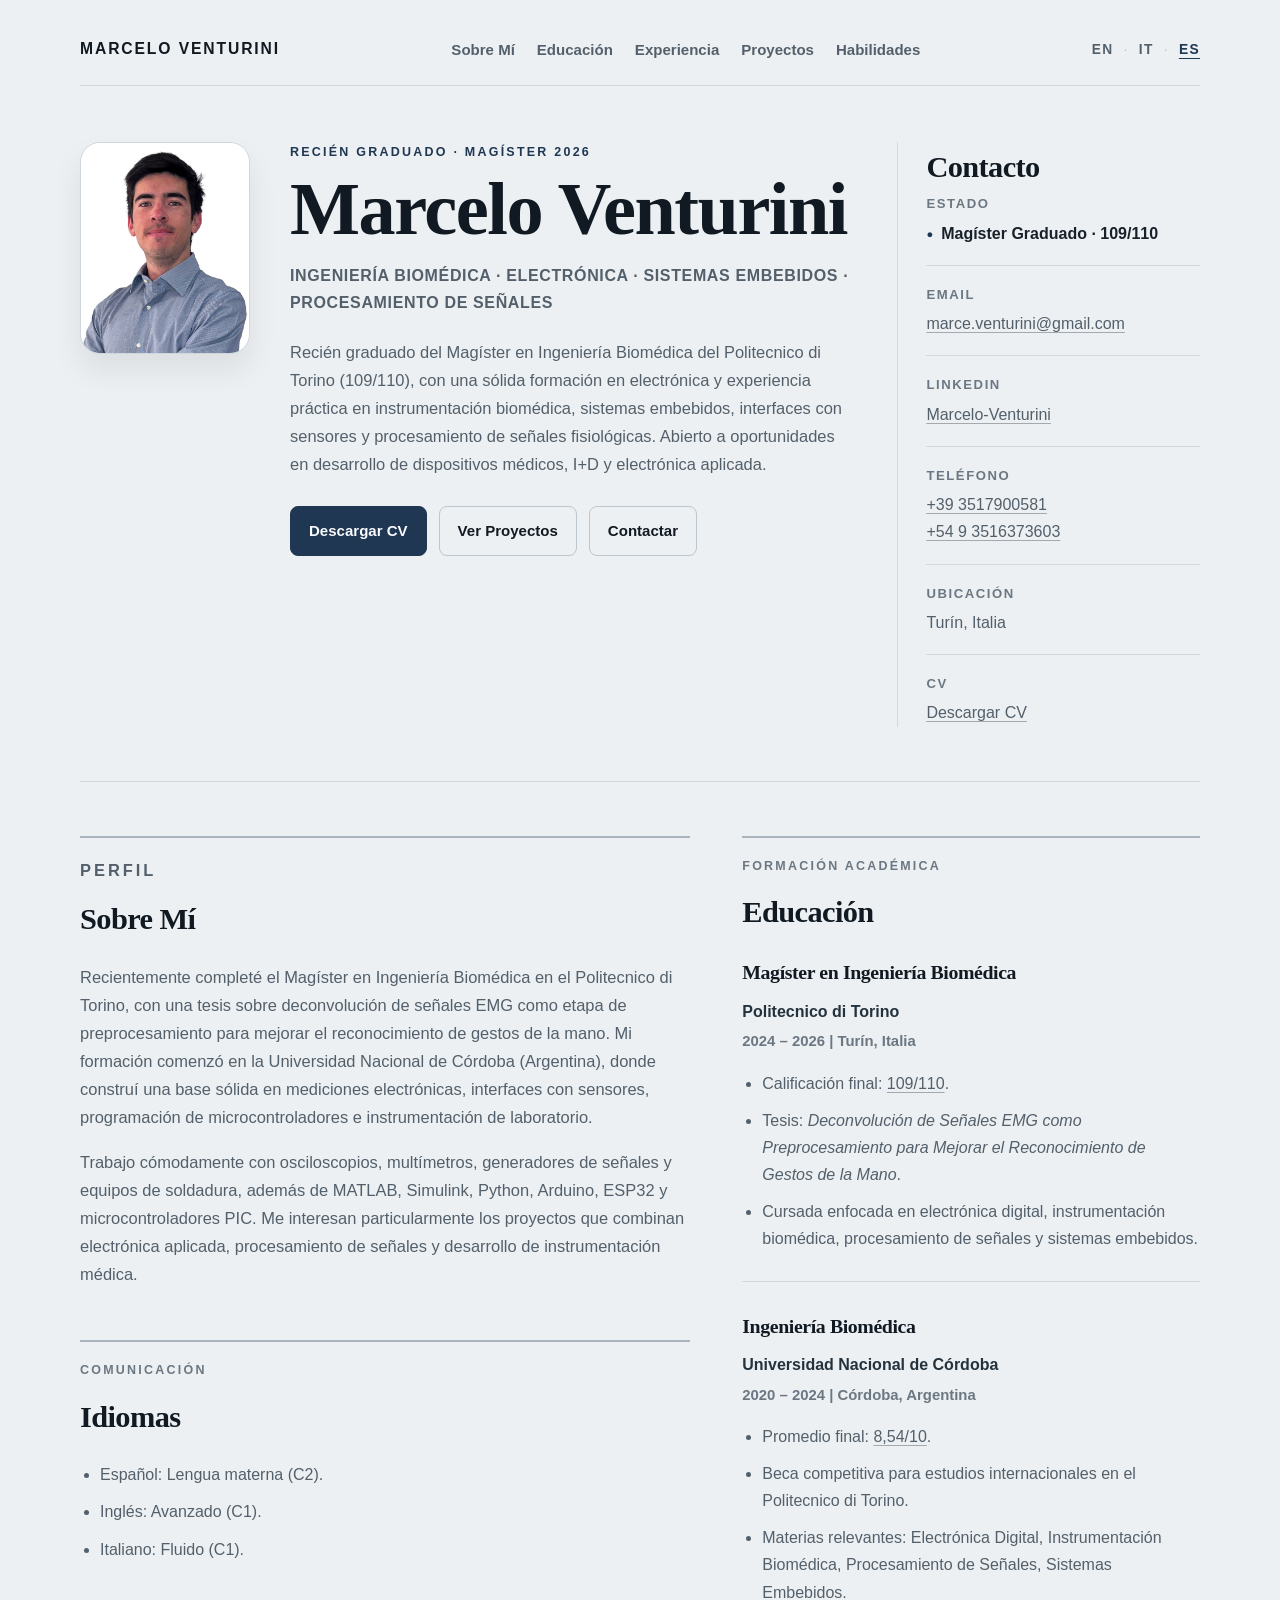
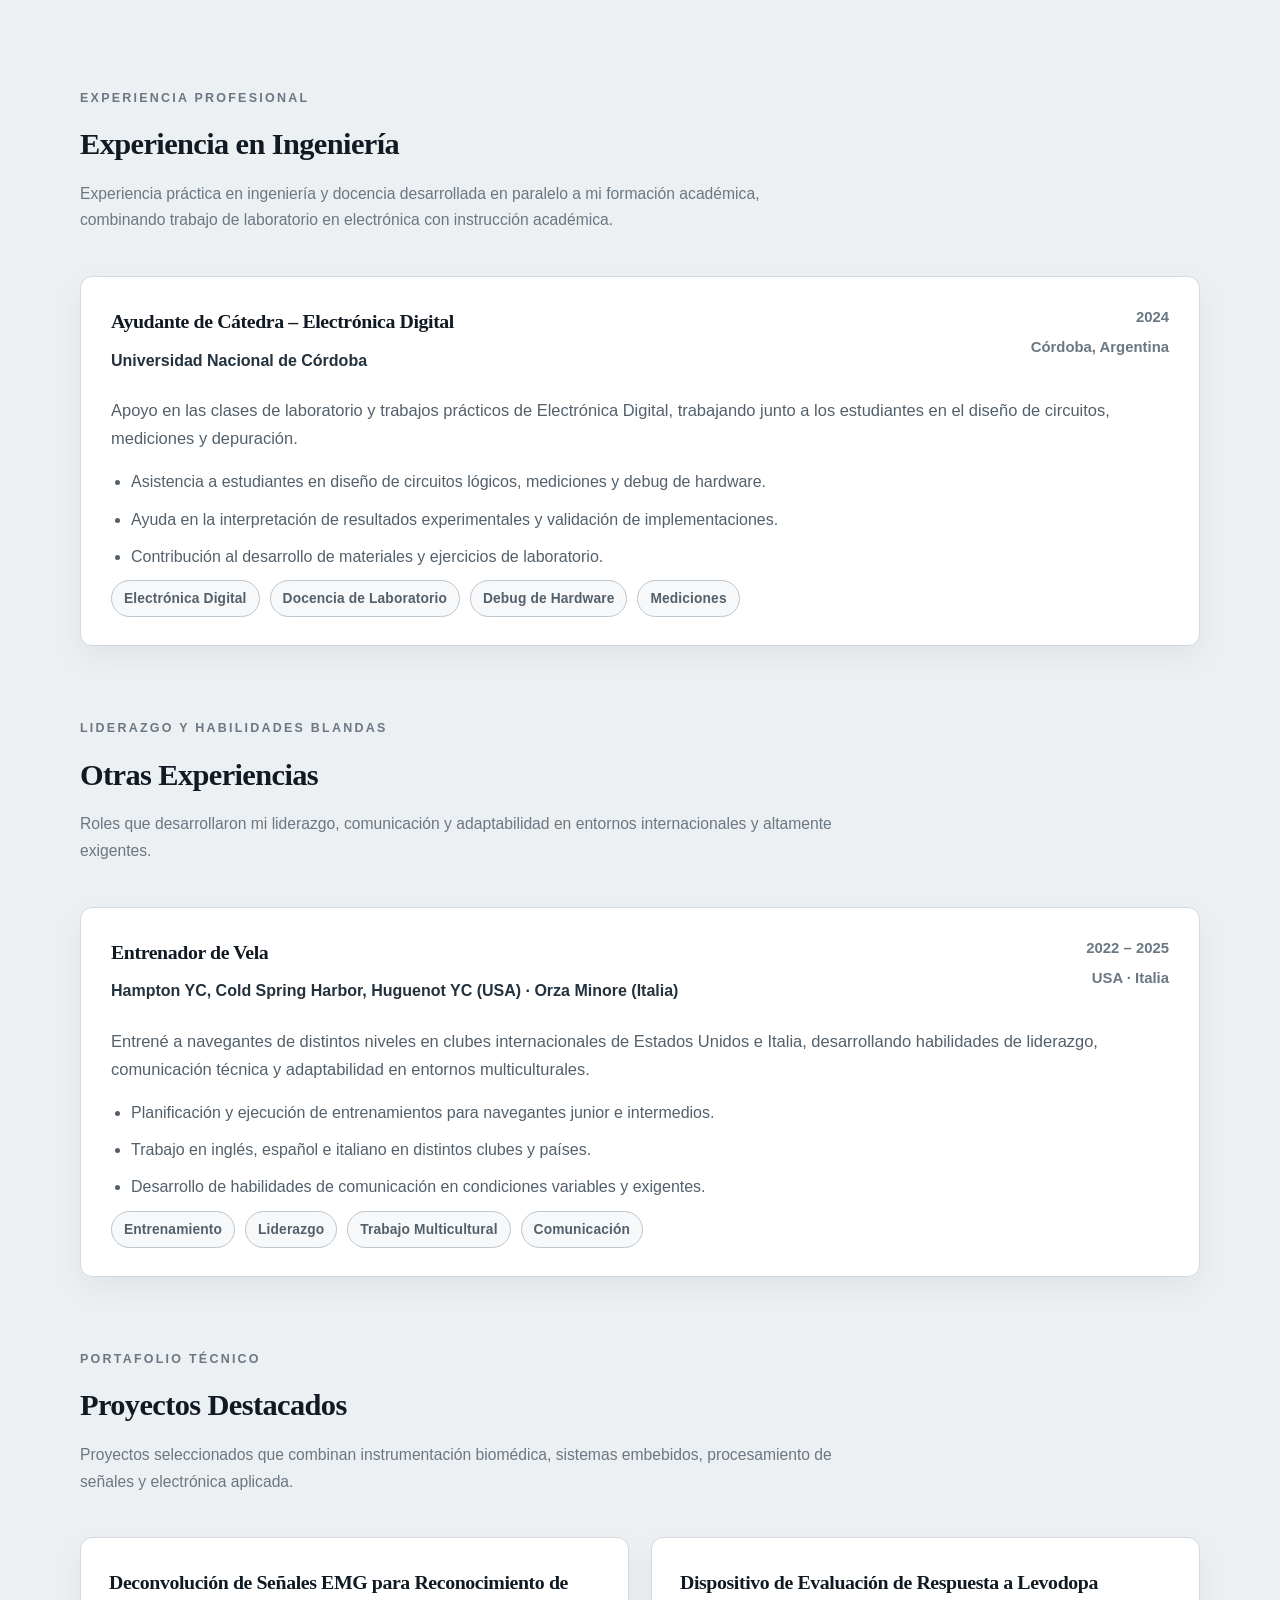
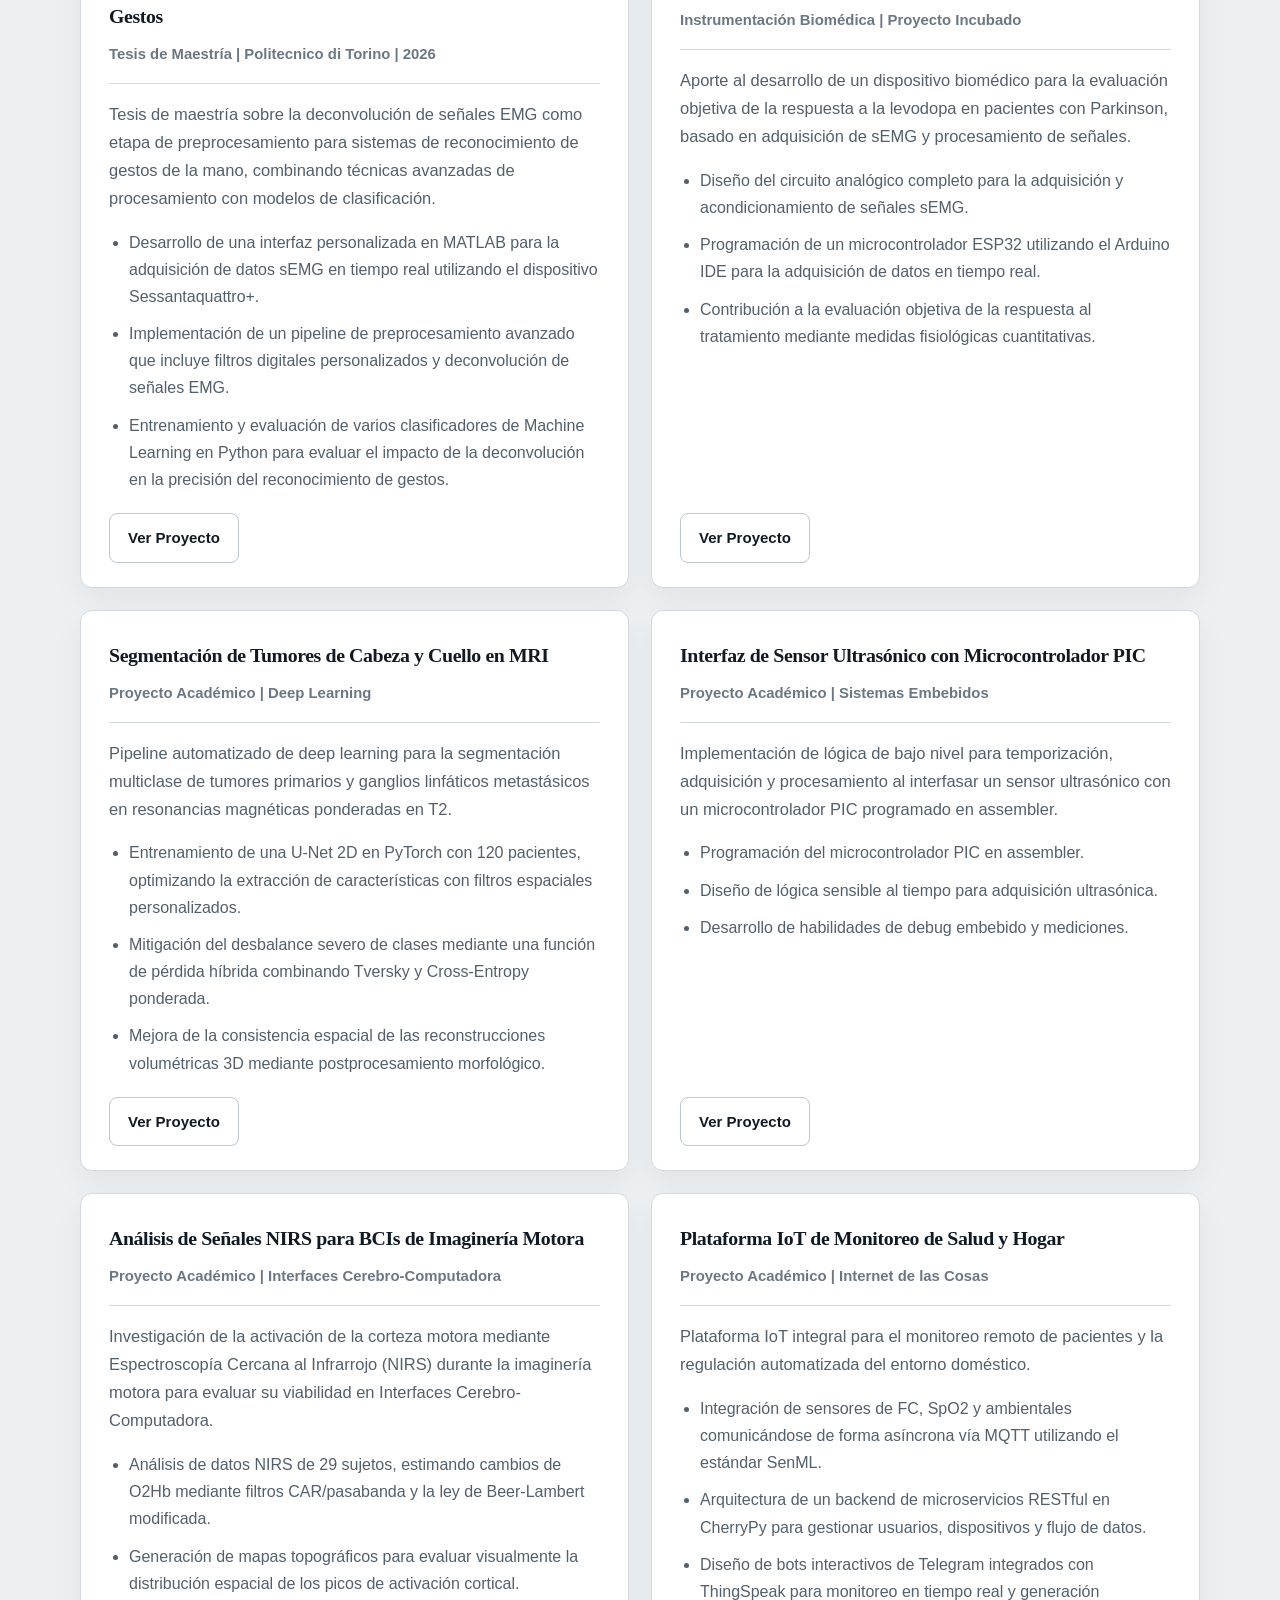
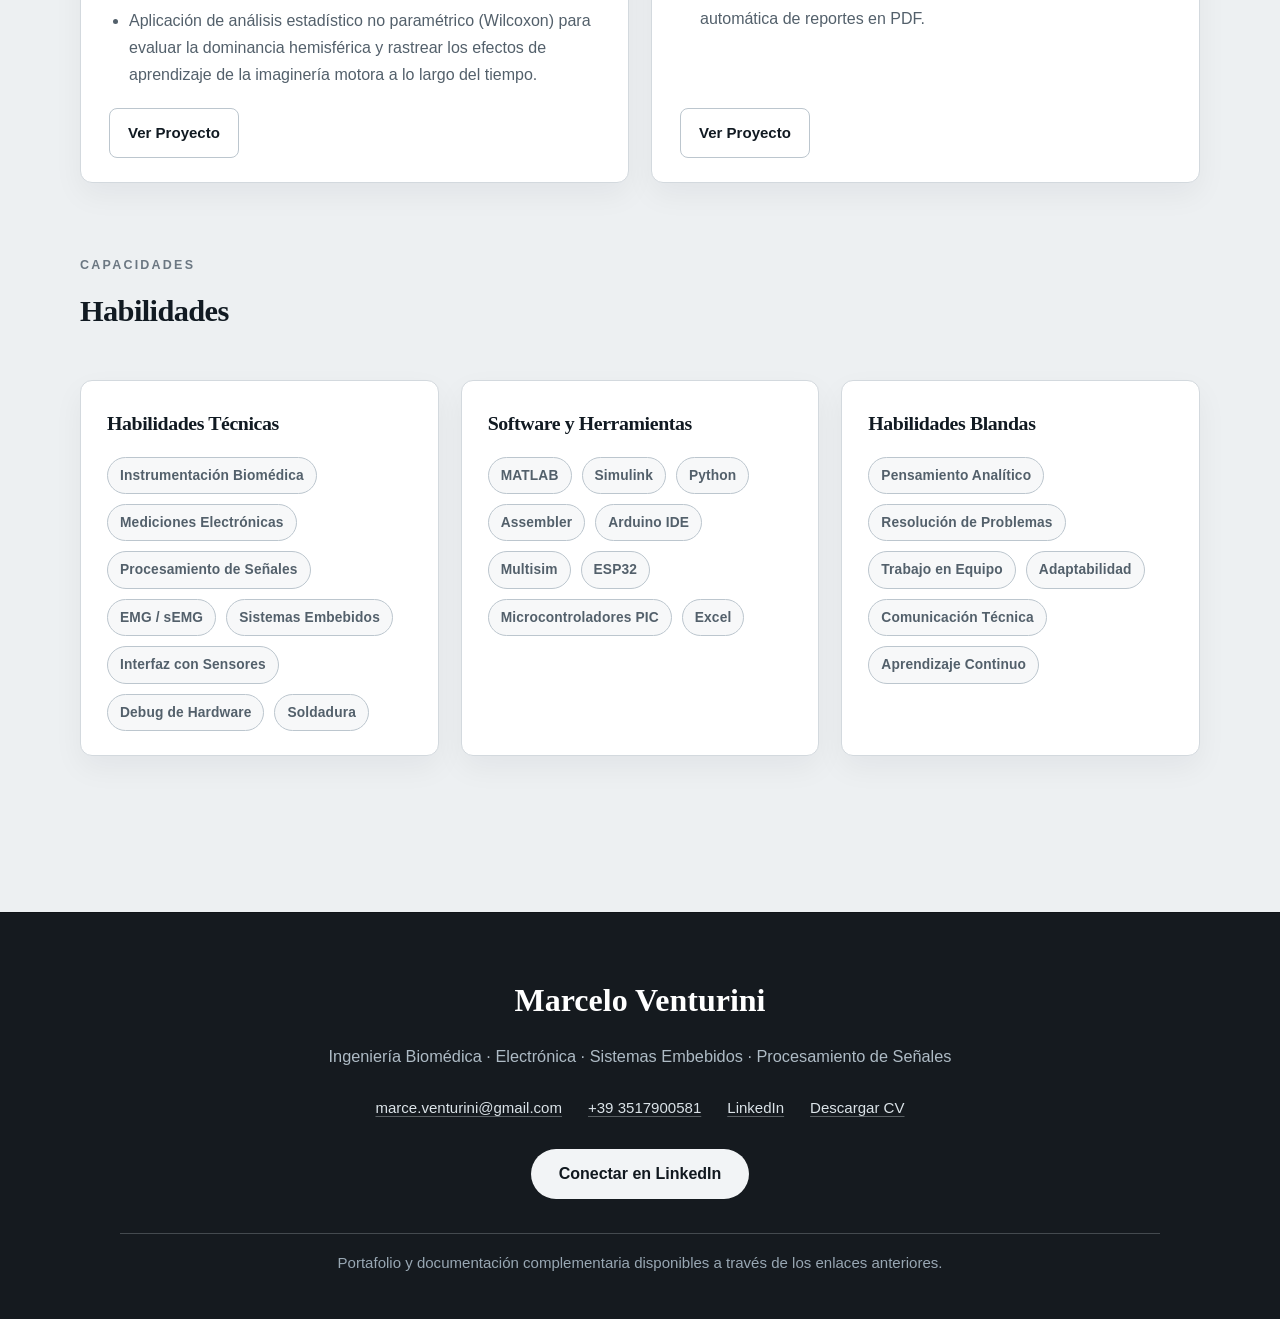
==== commit 34c5d639: "Updated phone" ====
--- a/es/index.html
+++ b/es/index.html
@@ -79,7 +79,8 @@
             </div>
             <div>
               <dt>Teléfono</dt>
-              <dd><a href="tel:+393517900581">+39 3517900581</a></dd>
+              <dd><i class="fas fa-phone"></i> <a href="tel:+393517900581">+39 3517900581</a></dd>
+              <dd><i class="fab fa-whatsapp" style="color: #25D366;"></i> <a href="https://wa.me/5493516373603">+54 9 3516373603</a></dd>
             </div>
             <div>
               <dt>Ubicación</dt>
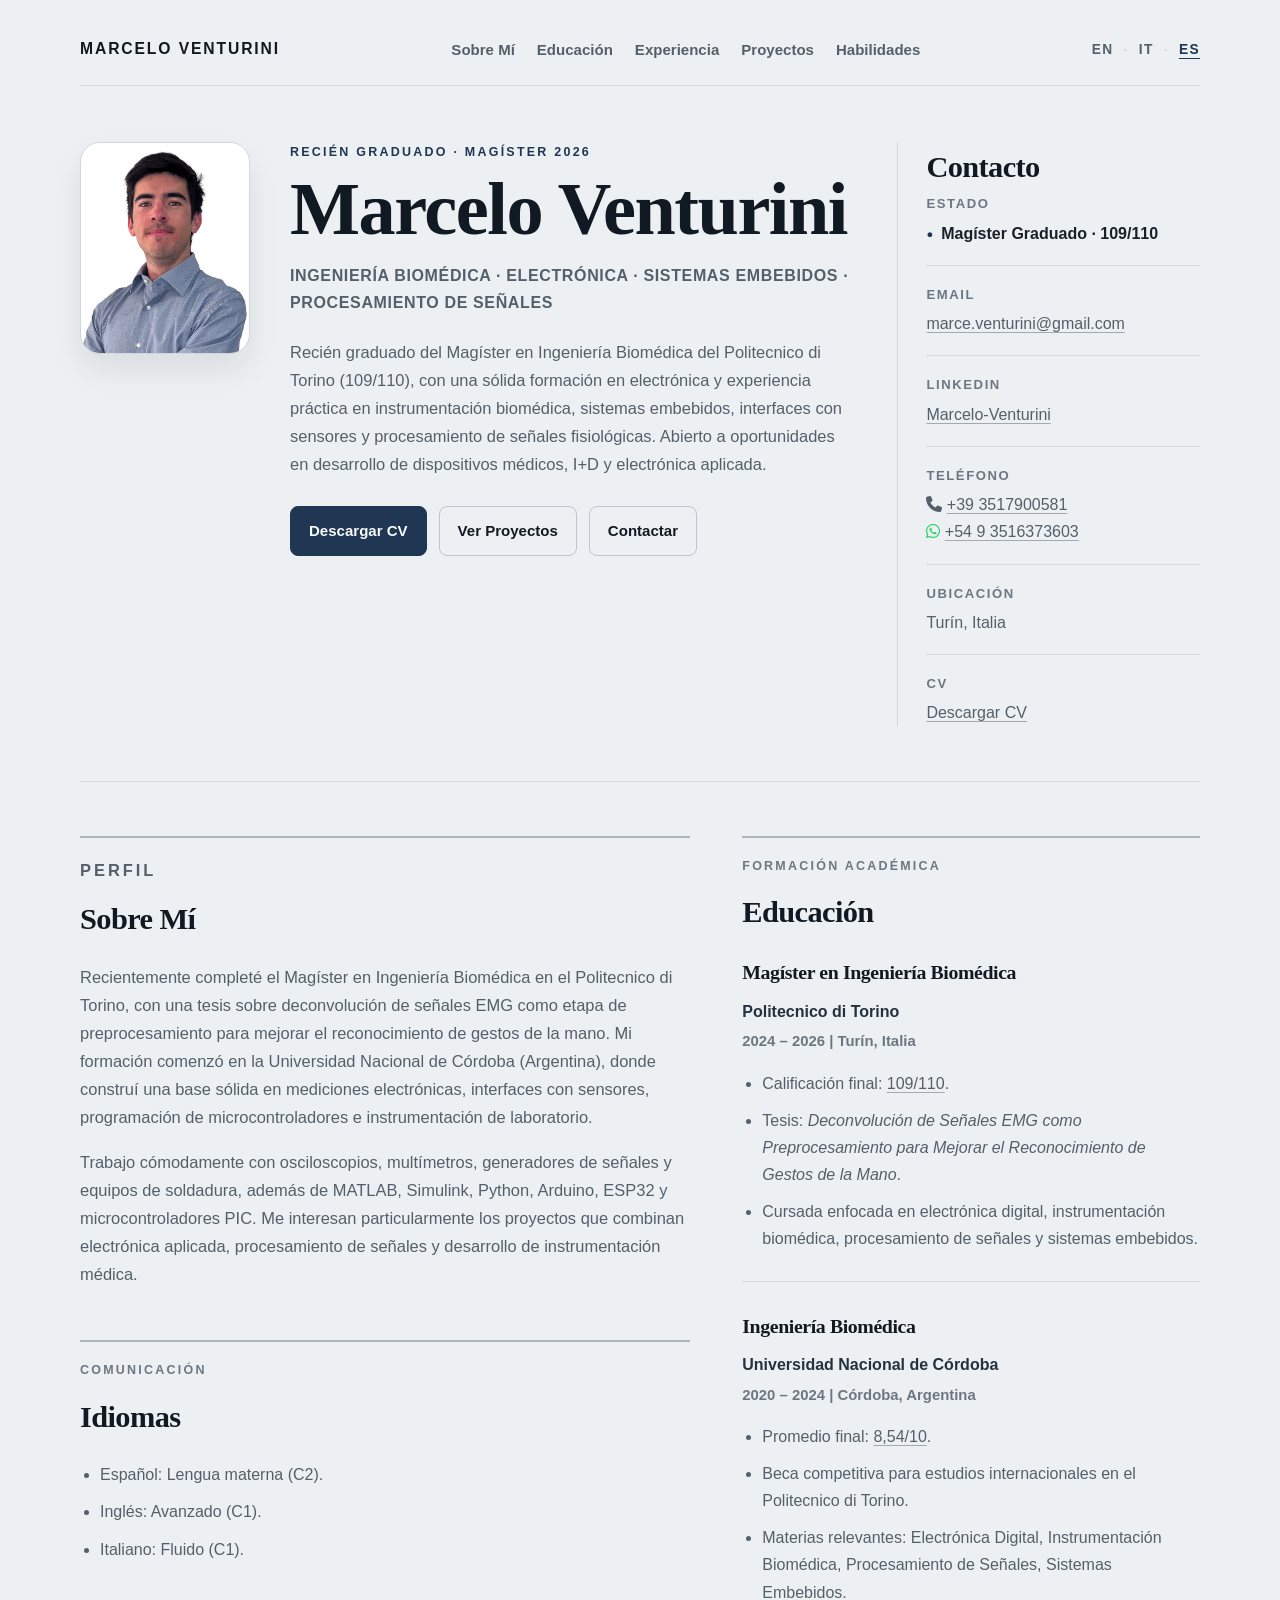
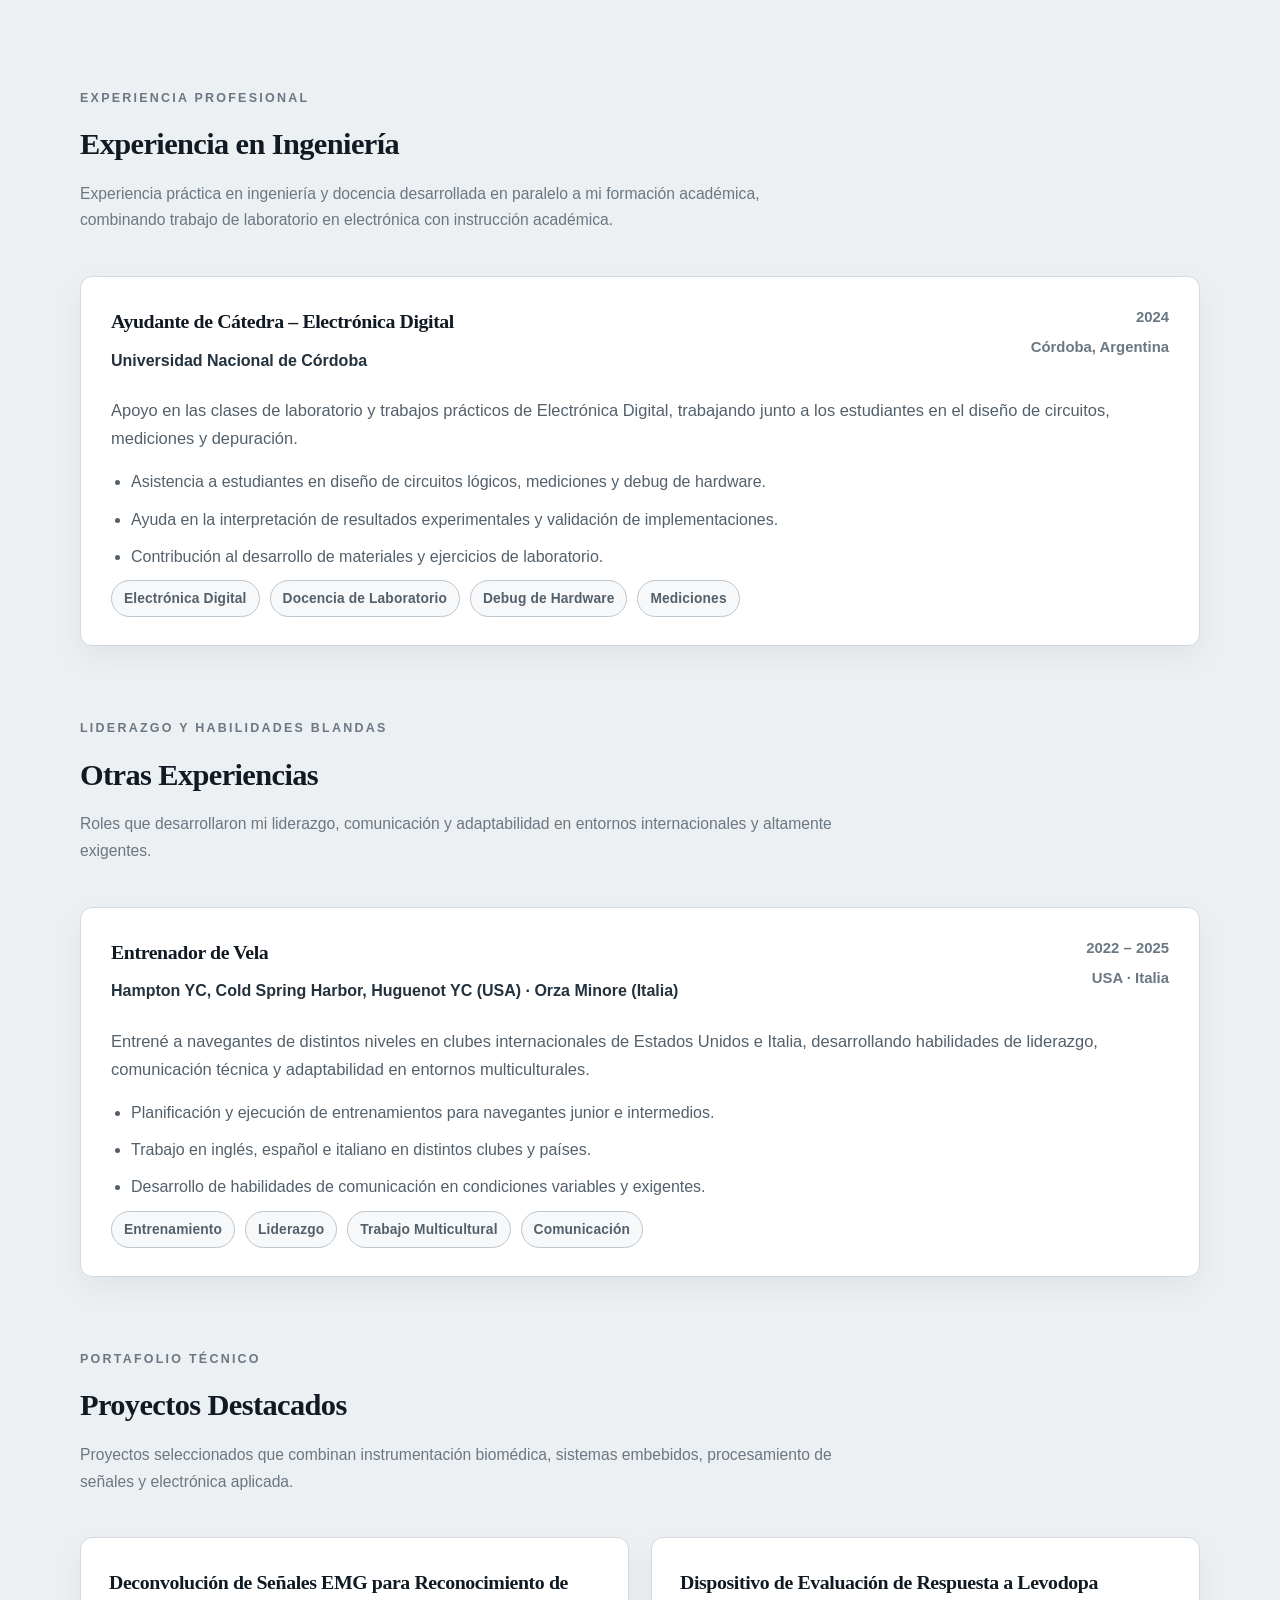
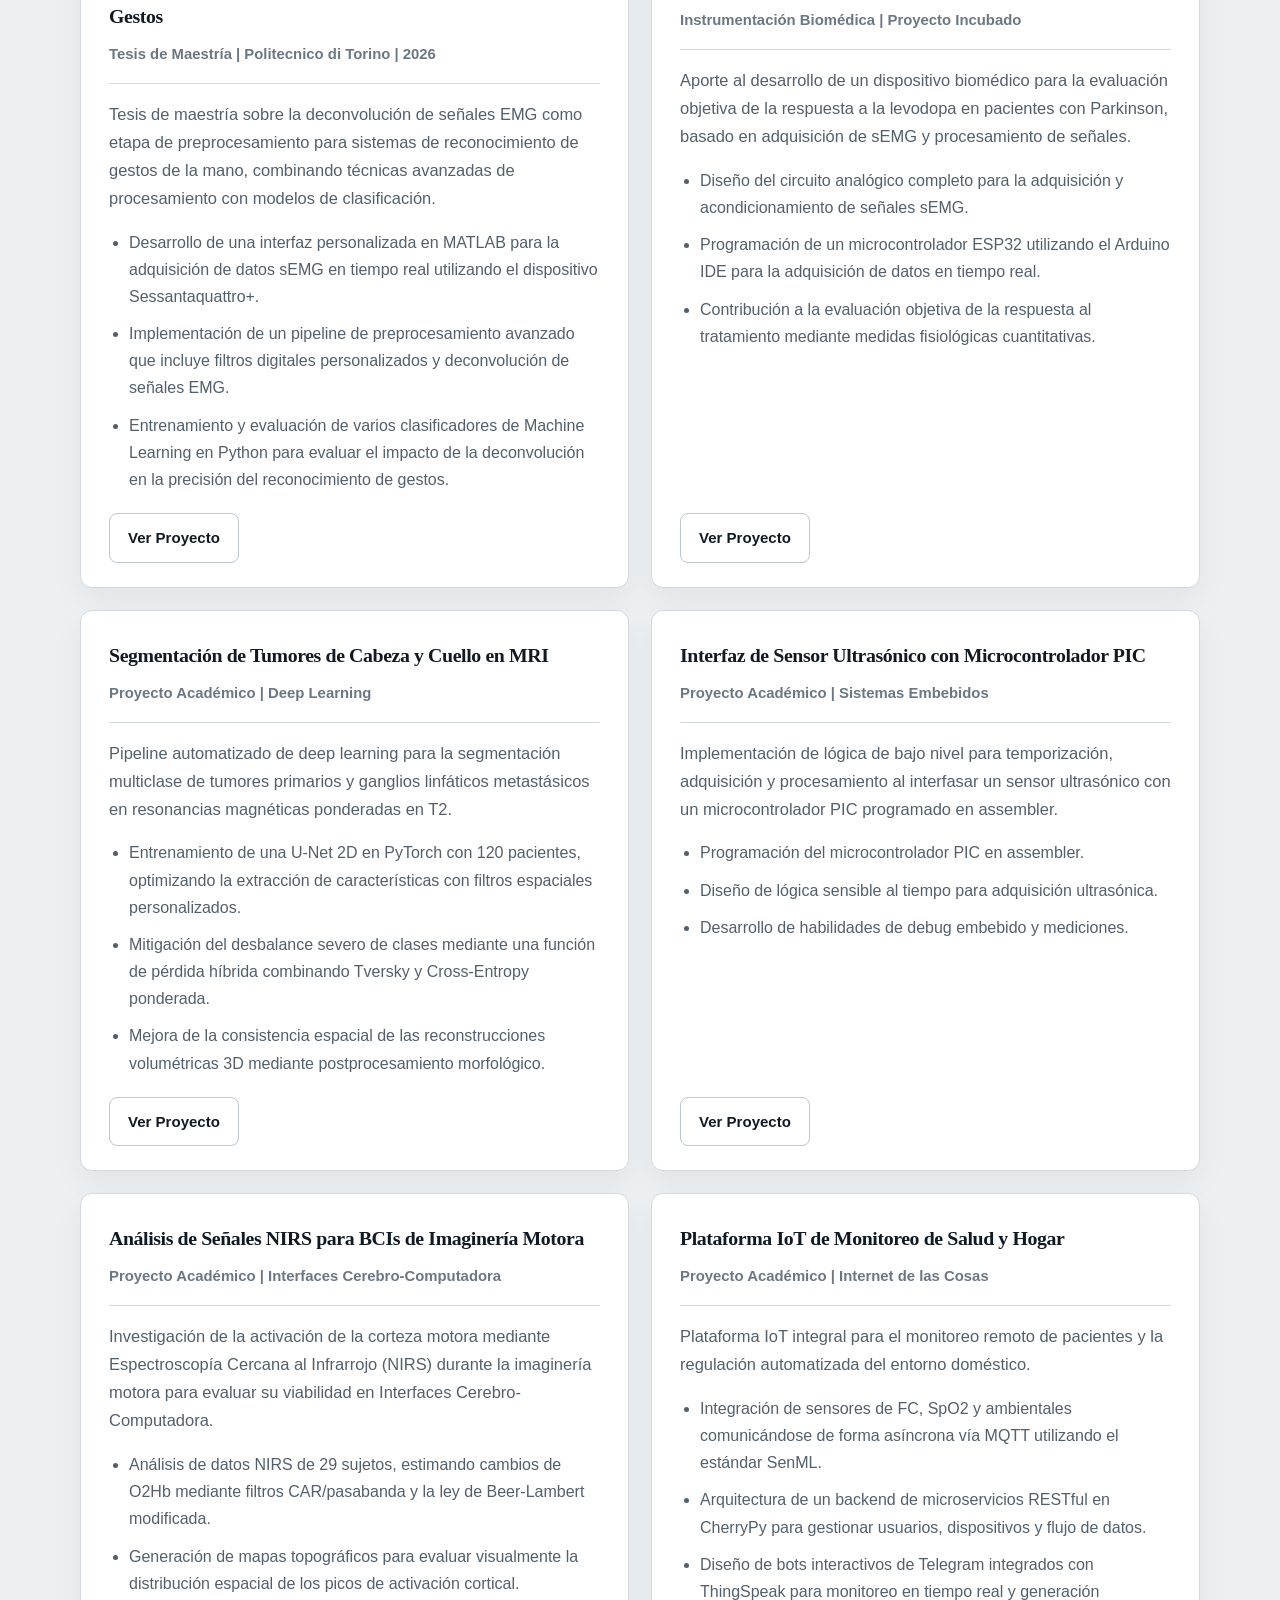
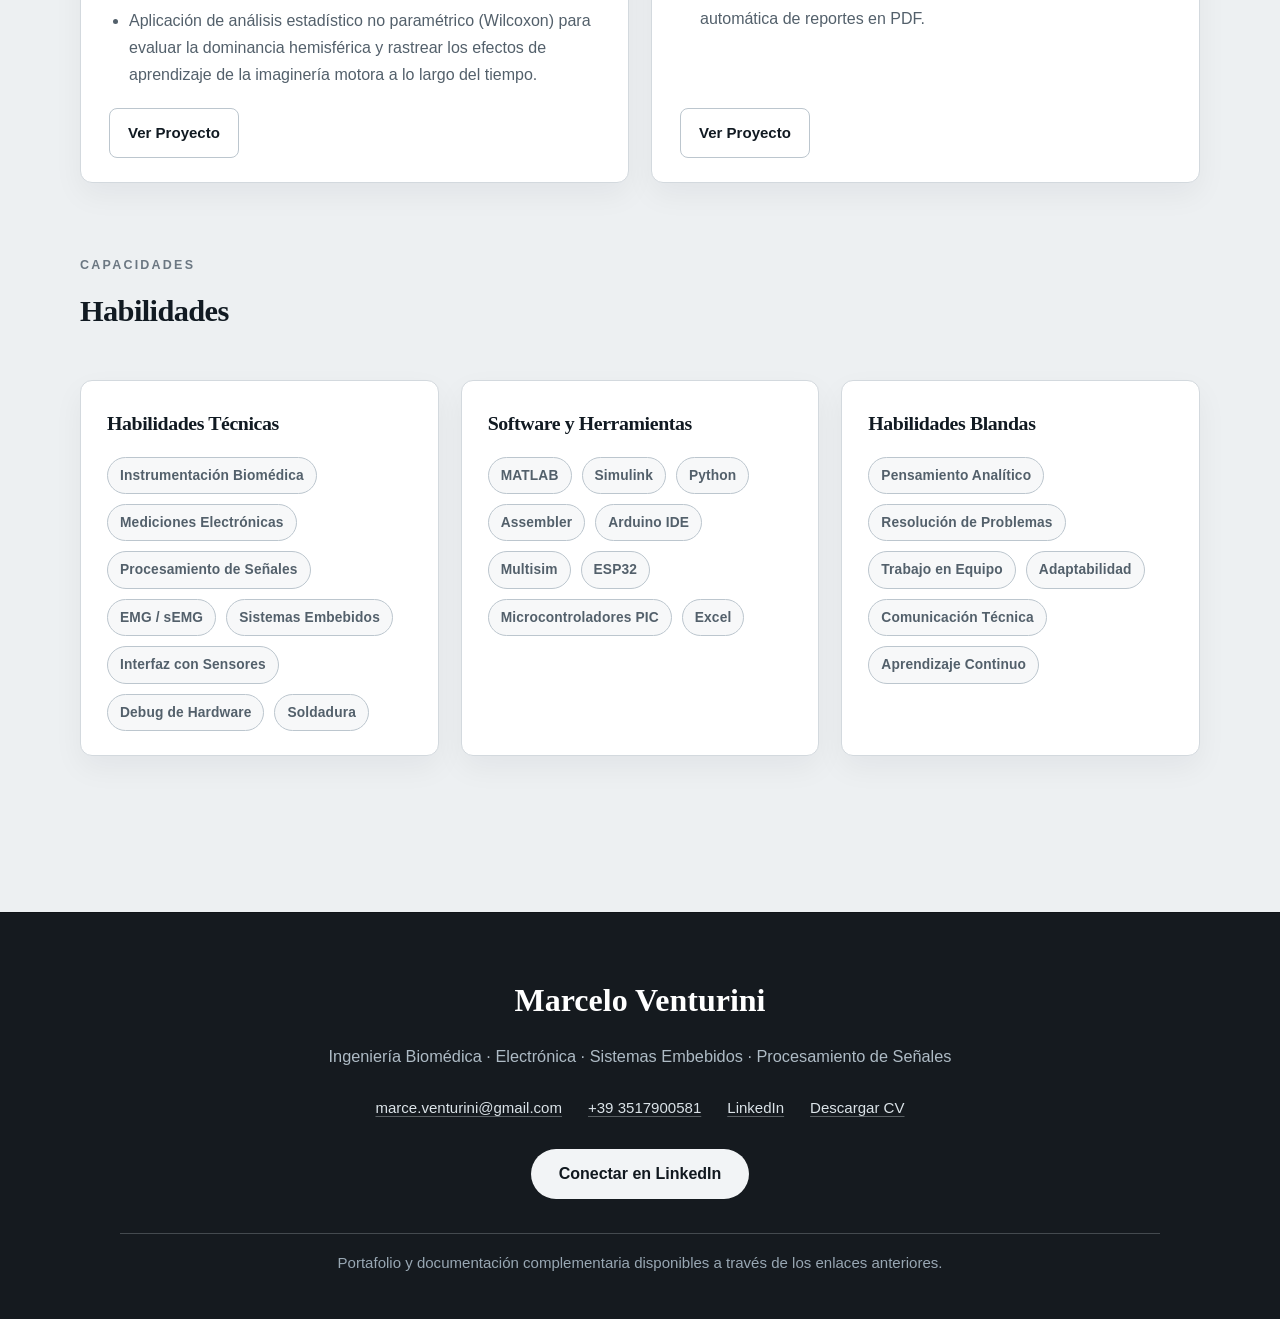
==== commit 2df29a53: "Updated head" ====
--- a/es/index.html
+++ b/es/index.html
@@ -6,6 +6,7 @@
   <title>Marcelo Venturini | Portfolio</title>
   <link rel="icon" type="image/svg+xml" href="../favicon.svg">
   <link rel="stylesheet" href="../style.css">
+  <link rel="stylesheet" href="https://cdnjs.cloudflare.com/ajax/libs/font-awesome/6.4.0/css/all.min.css">
 </head>
 <body class="home-page">
   <div class="site-shell">
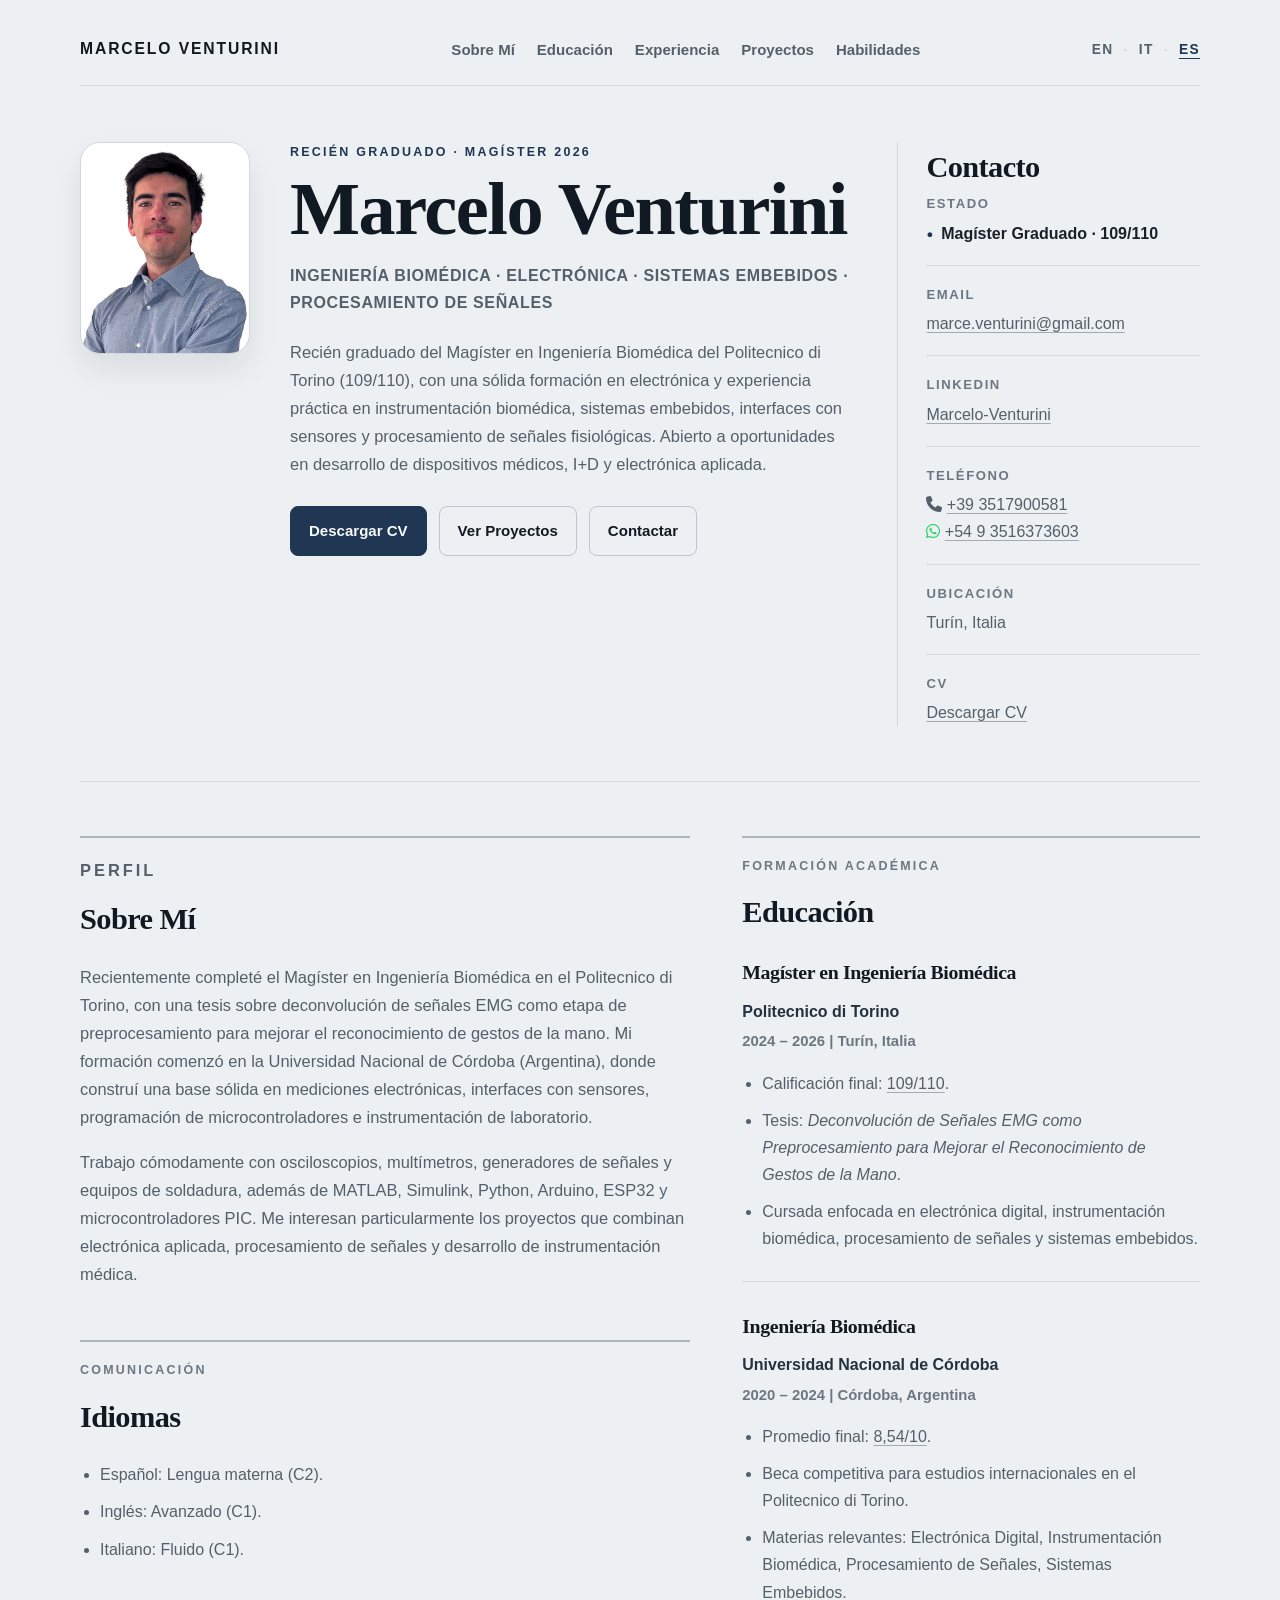
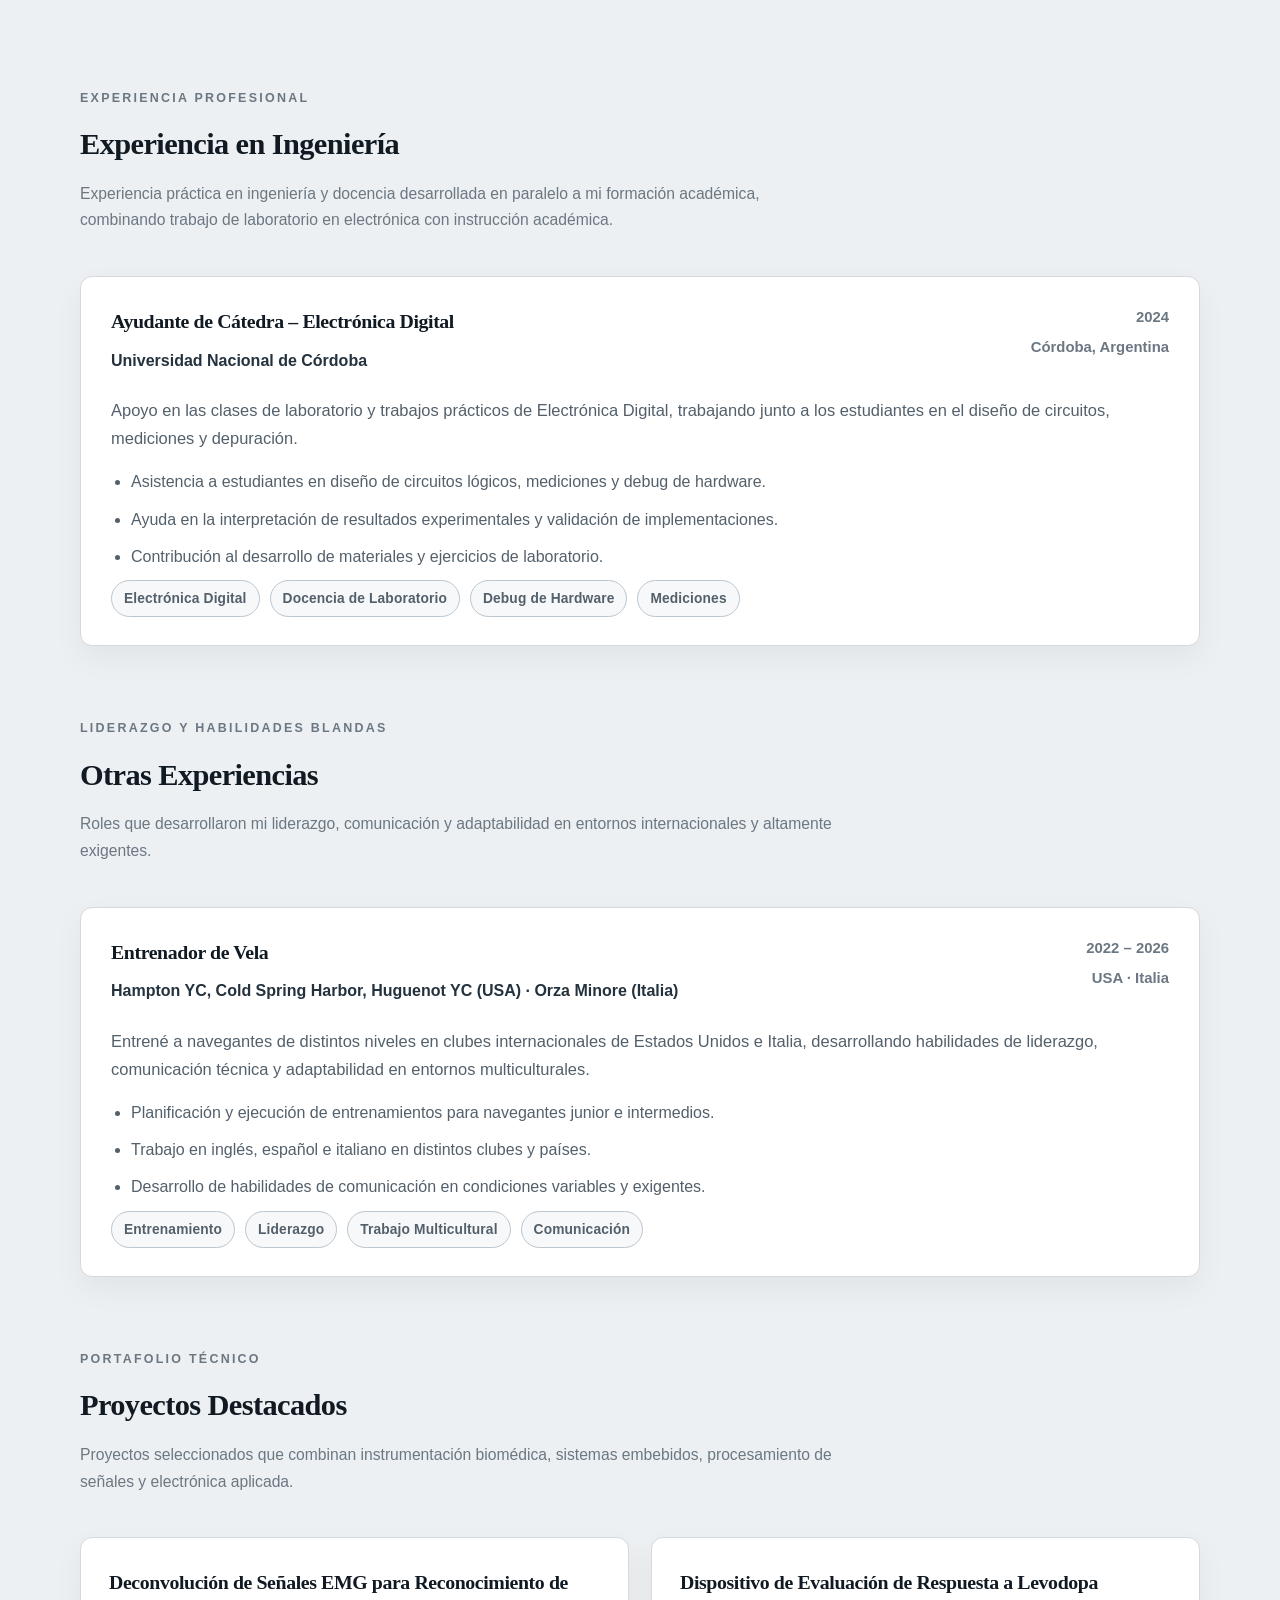
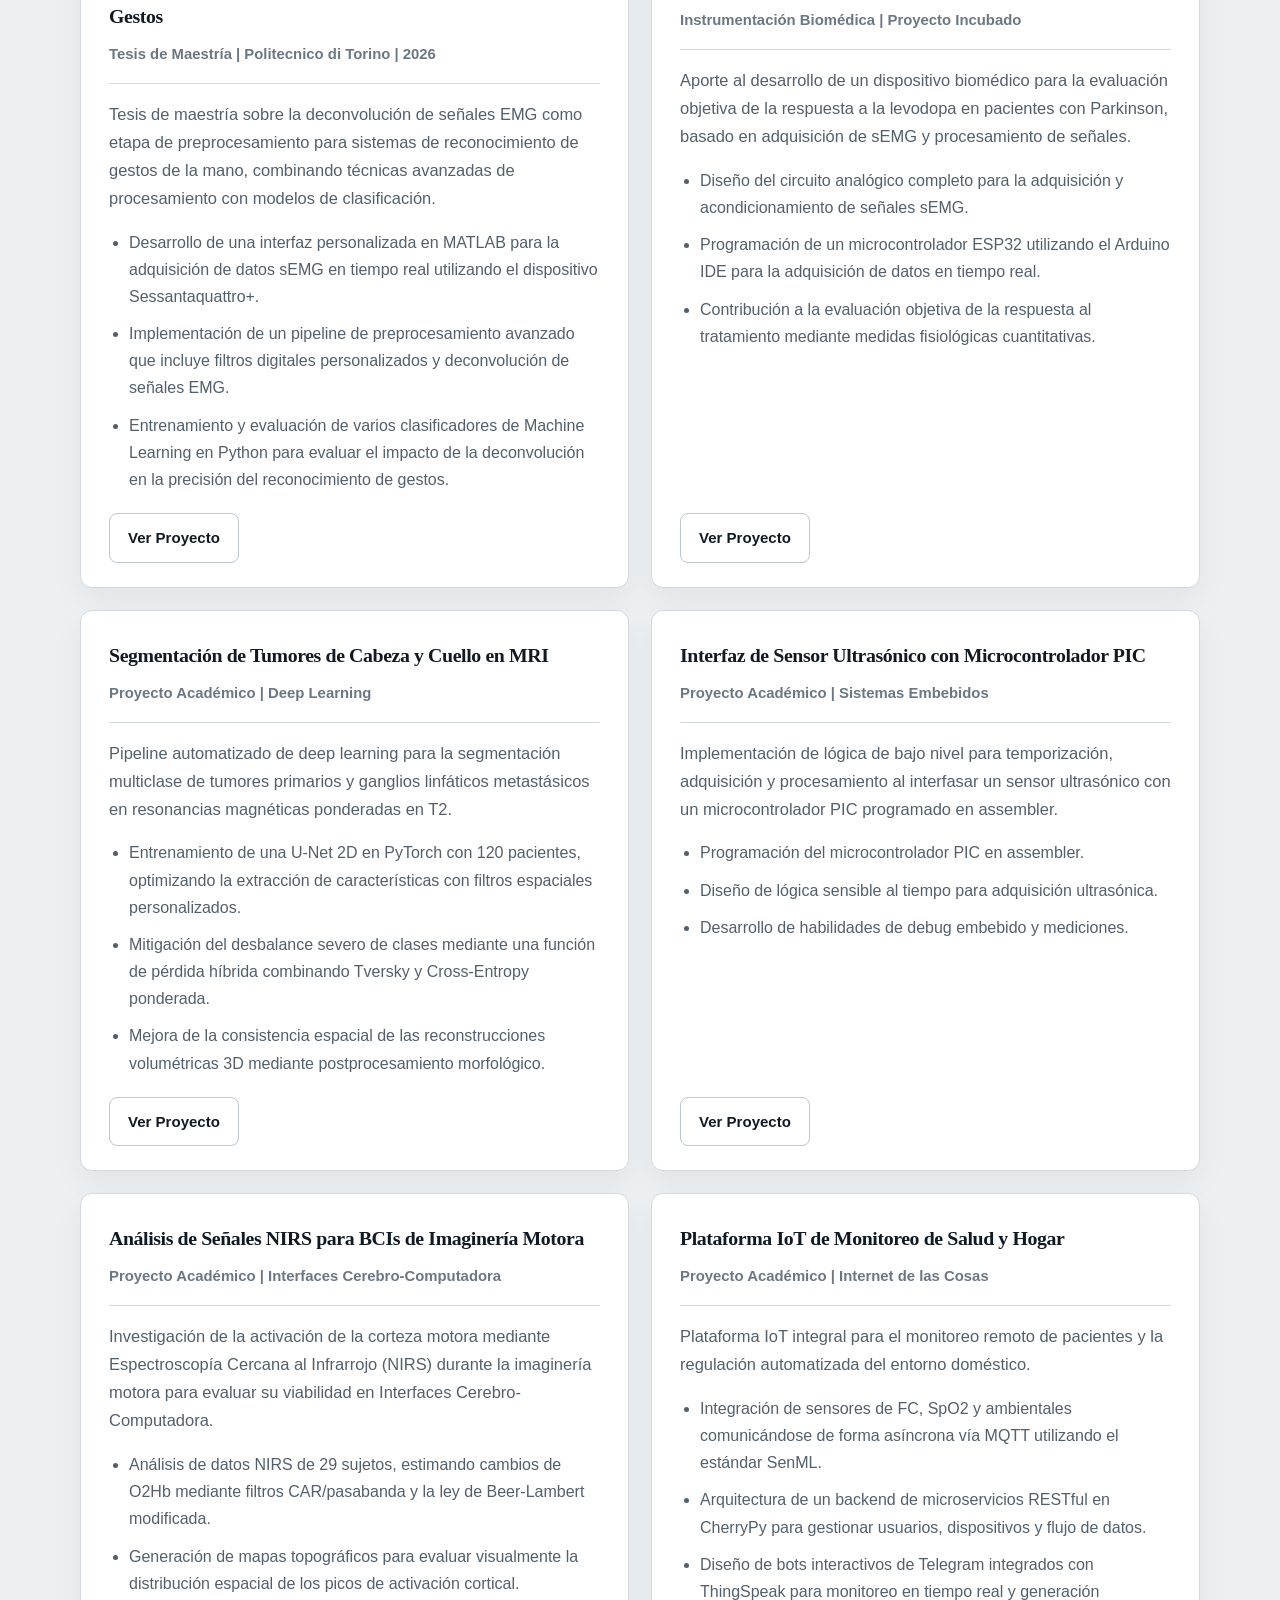
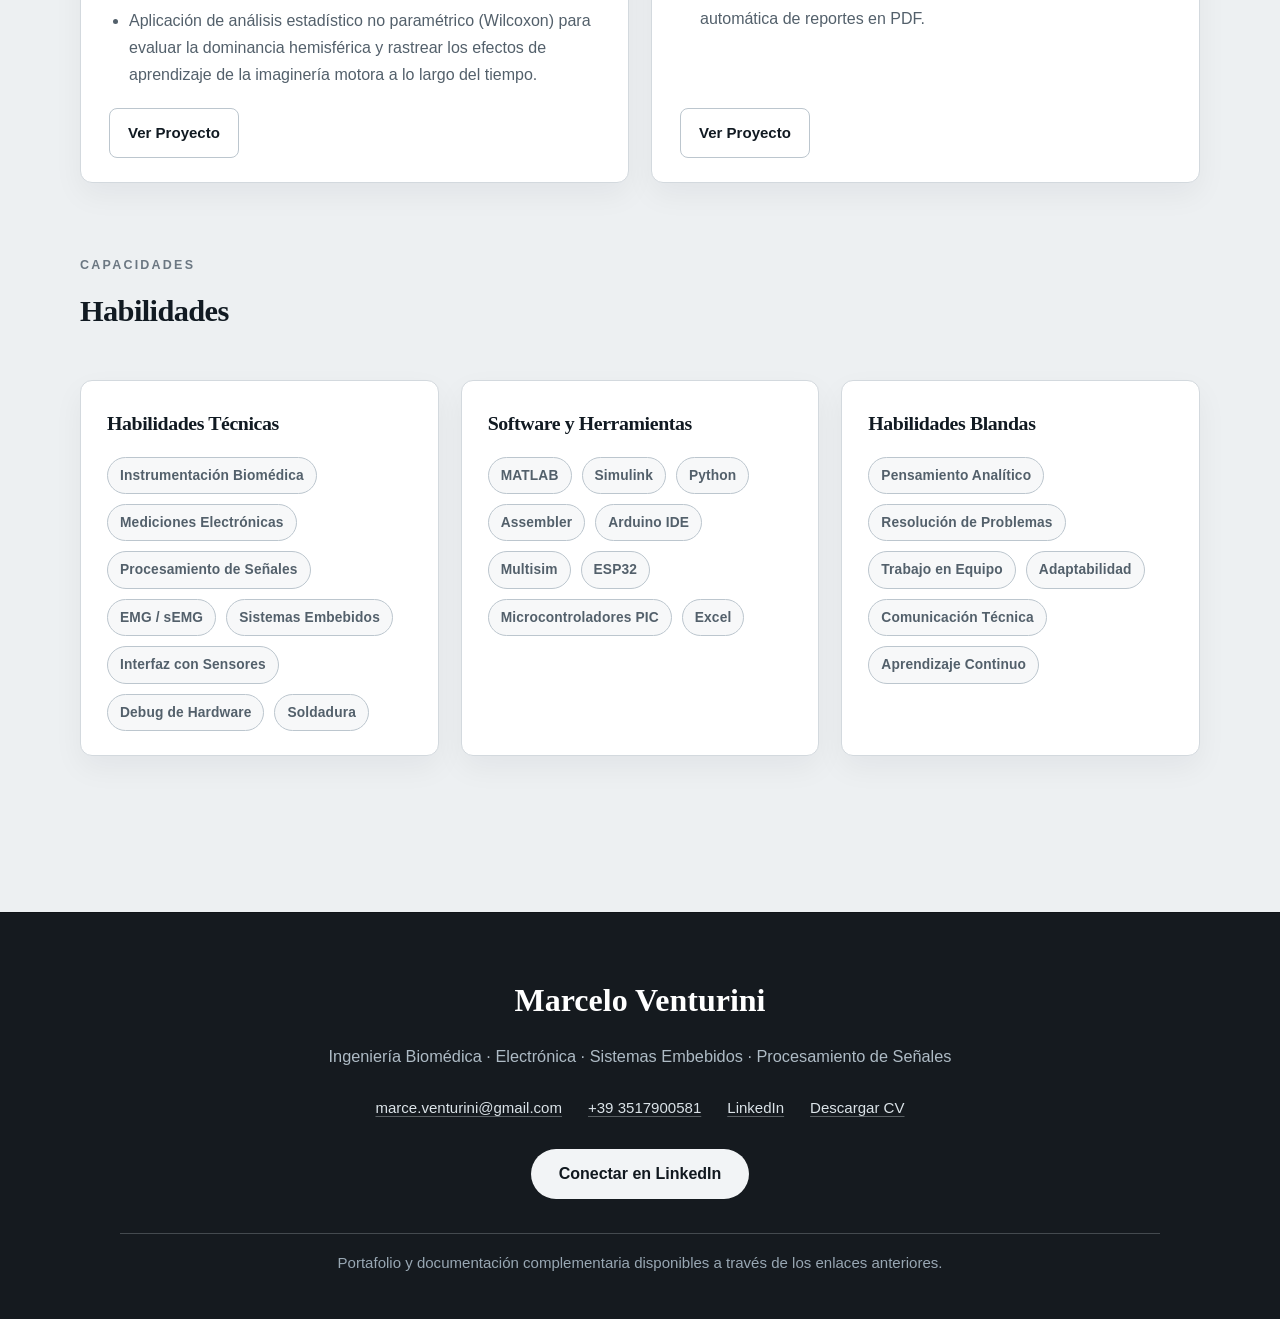
==== commit 9031b755: "updated experience" ====
--- a/es/index.html
+++ b/es/index.html
@@ -244,7 +244,7 @@
                 <p class="experience-company">Hampton YC, Cold Spring Harbor, Huguenot YC (USA) · Orza Minore (Italia)</p>
               </div>
               <div class="experience-meta">
-                <span>2022 – 2025</span>
+                <span>2022 – 2026</span>
                 <span>USA · Italia</span>
               </div>
             </div>
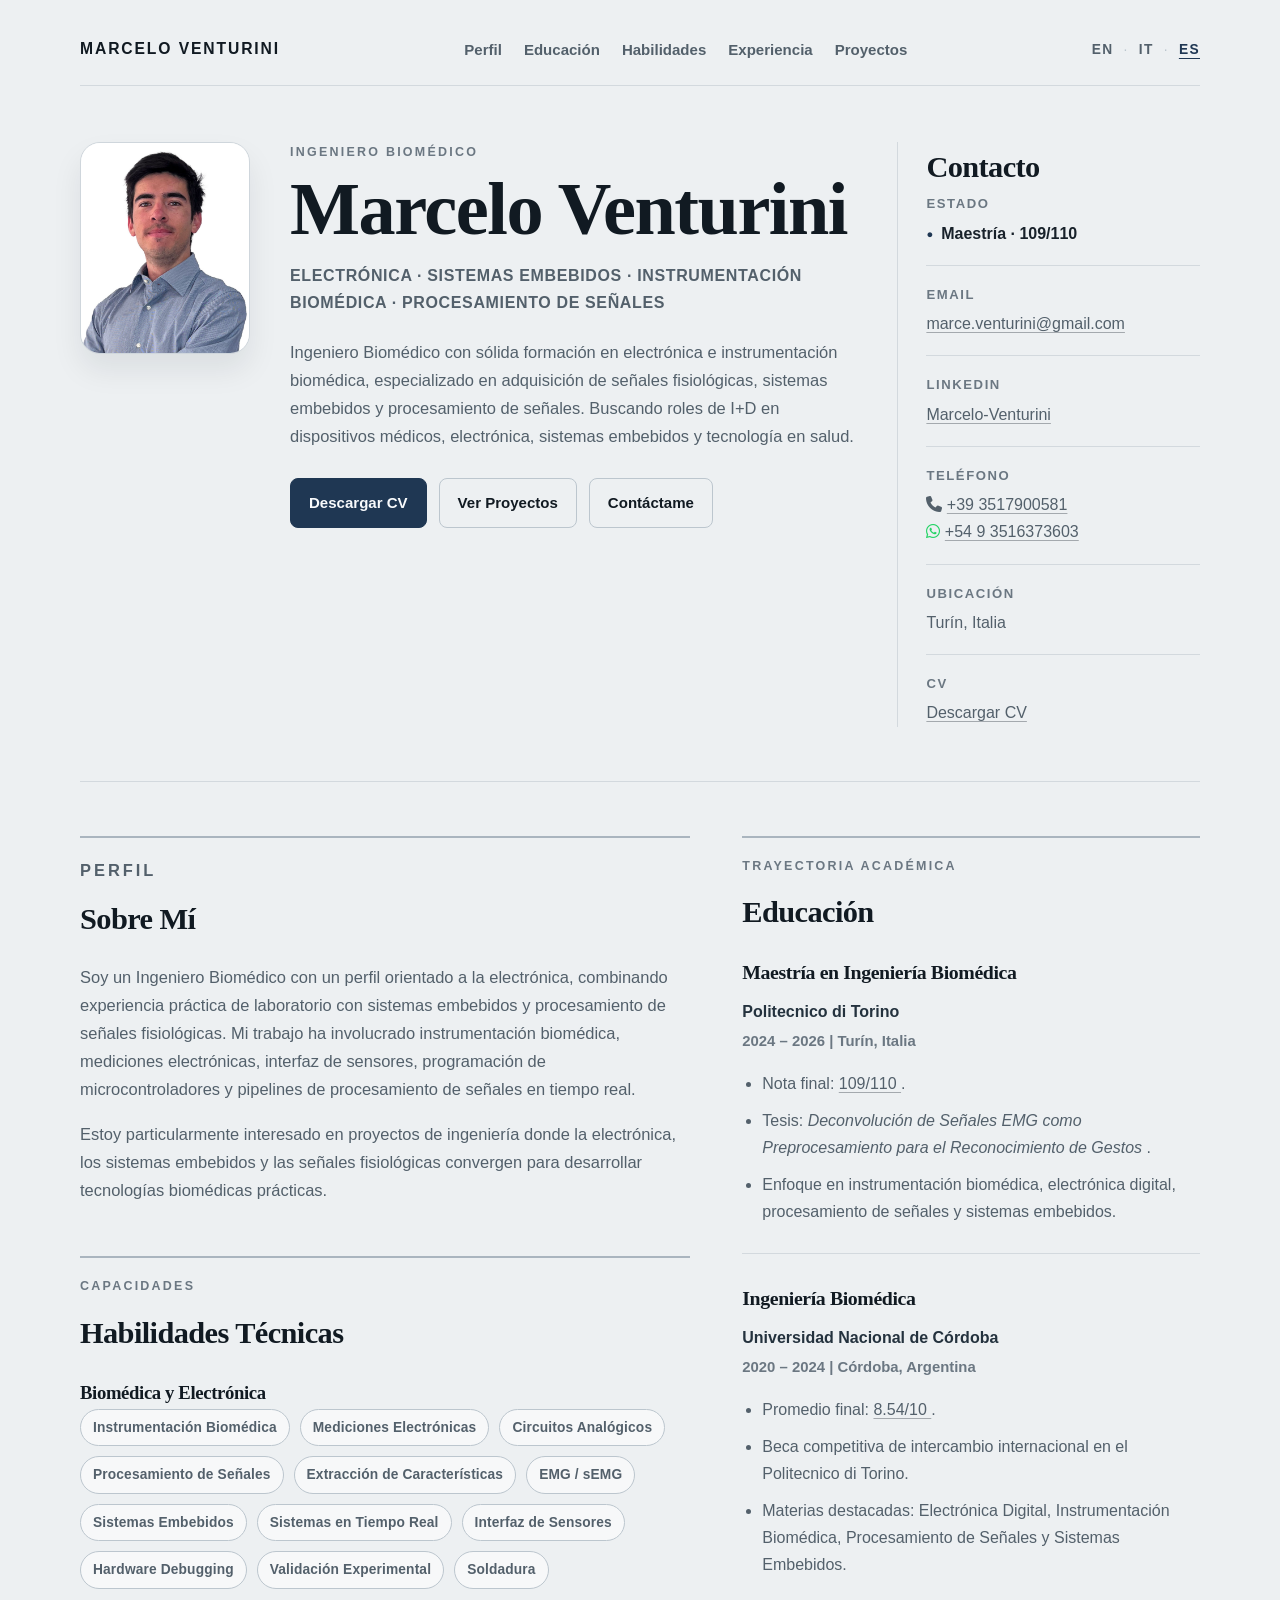
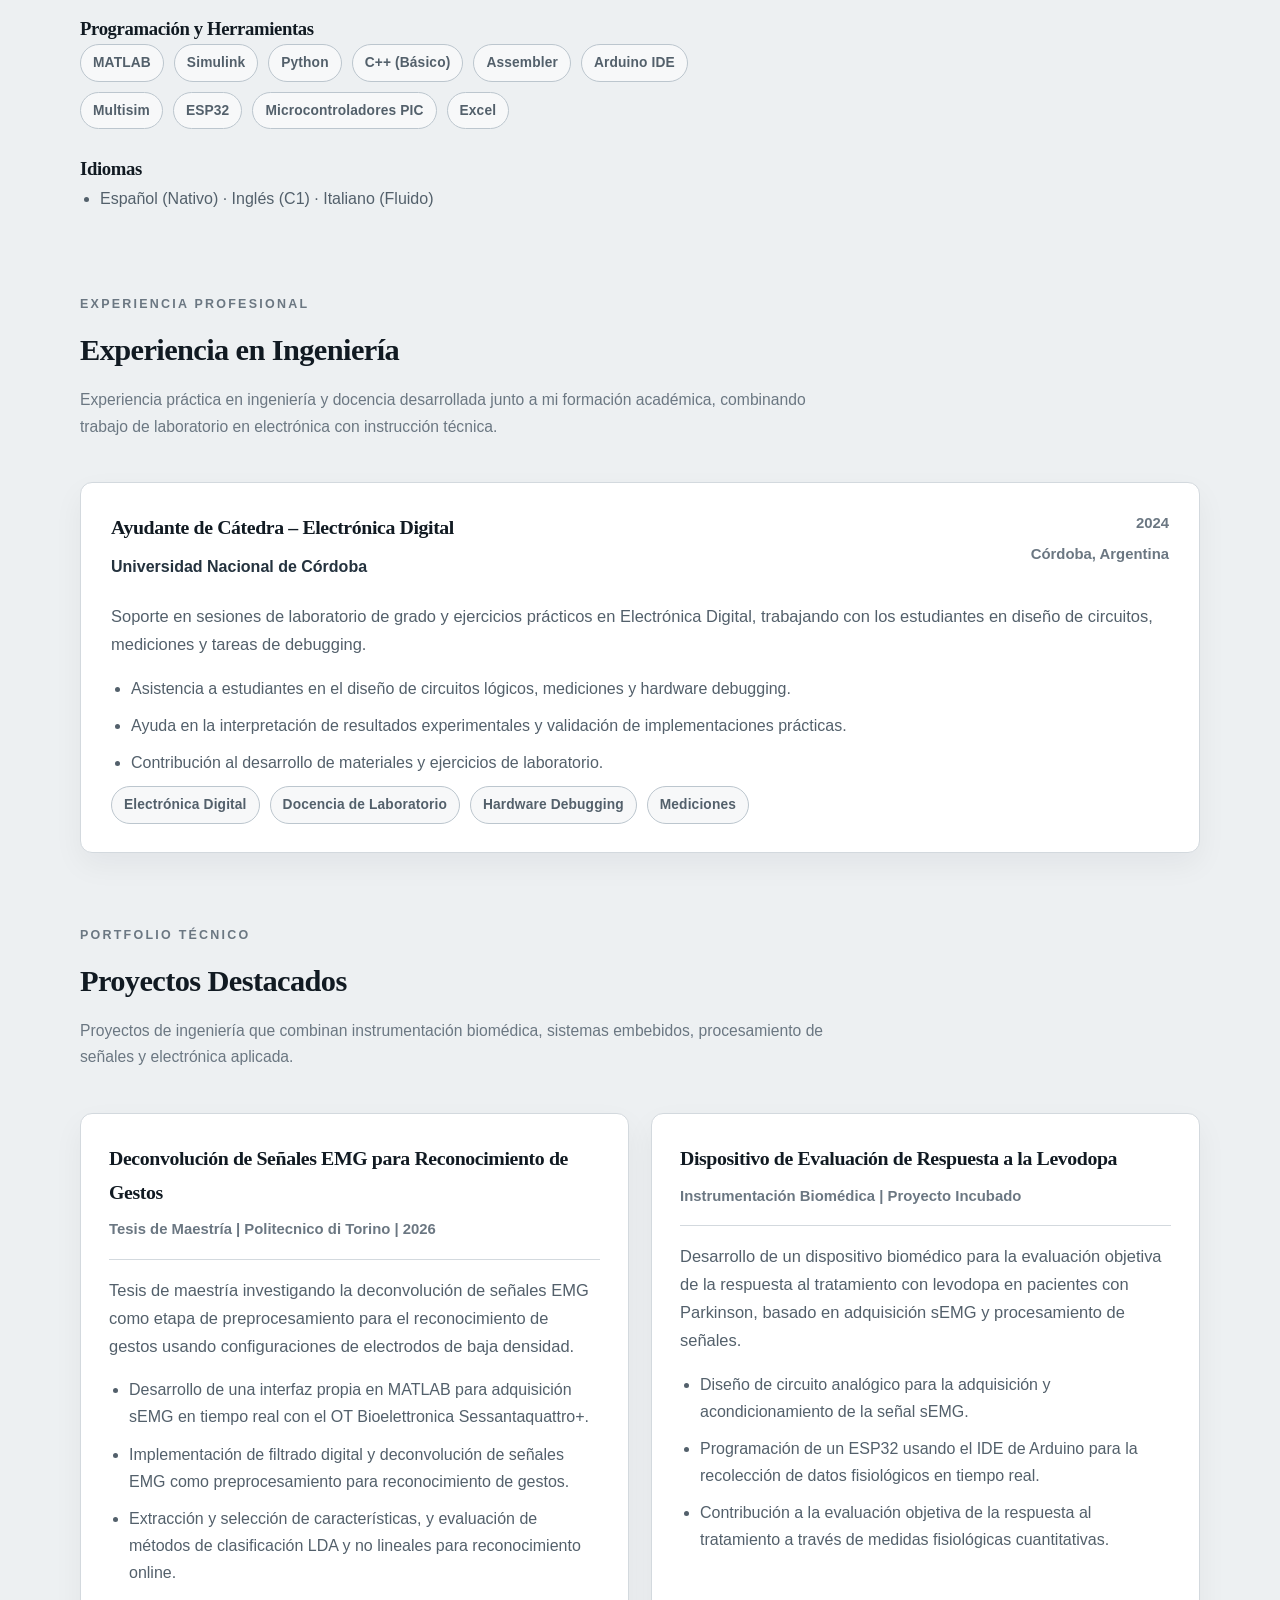
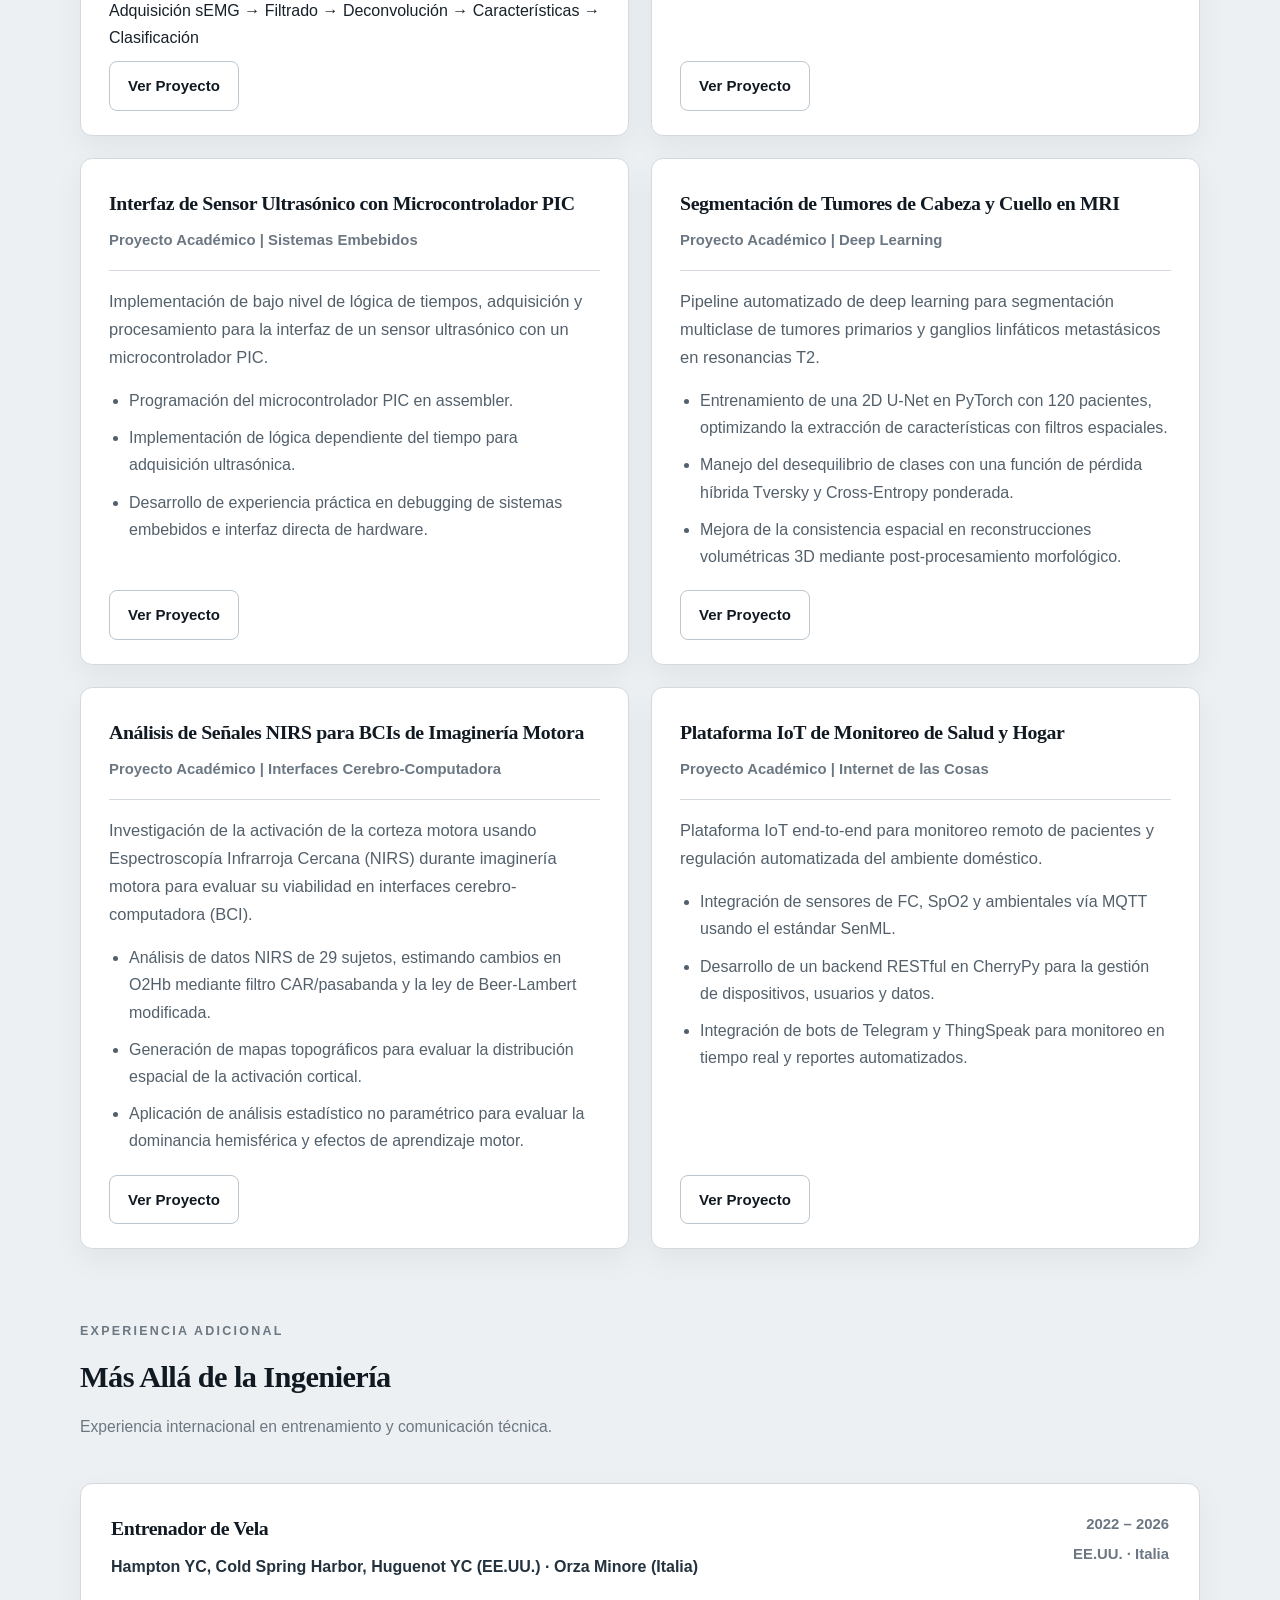
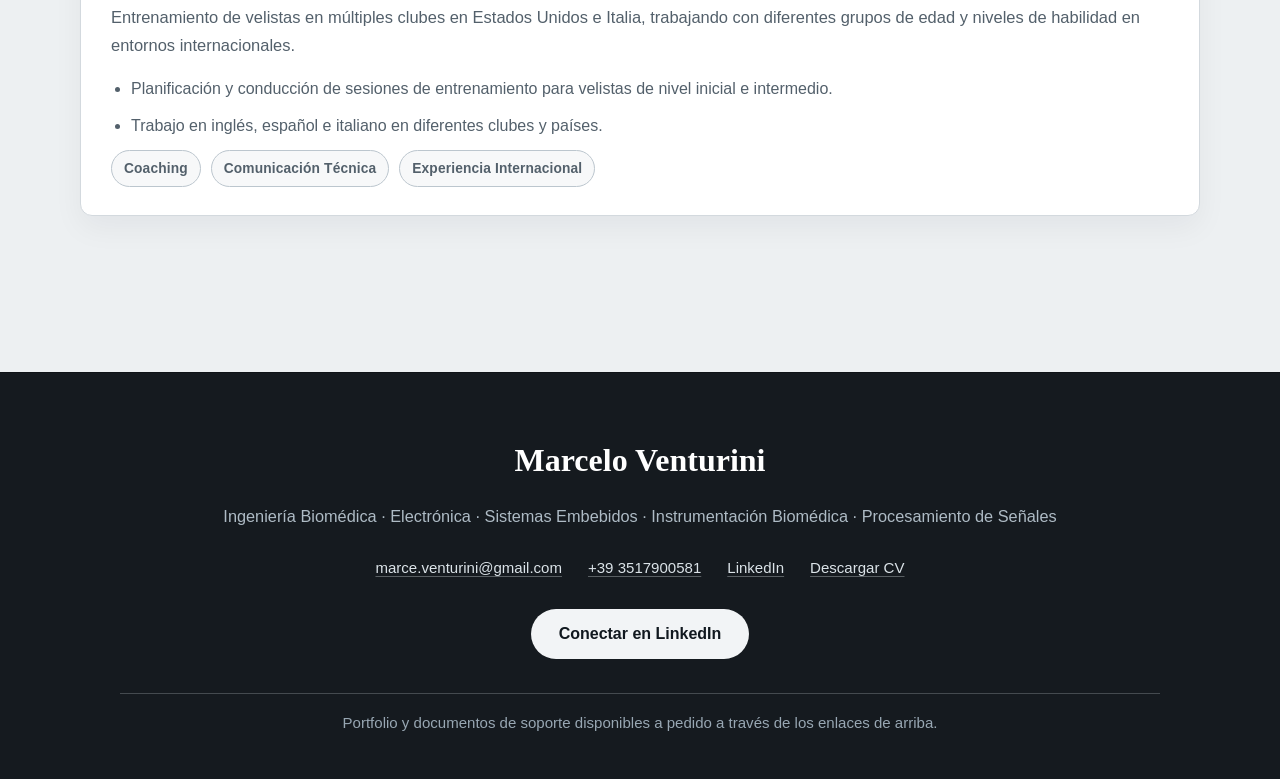
==== commit 7697fd19: "Updated CV and site" ====
--- a/es/index.html
+++ b/es/index.html
@@ -8,22 +8,23 @@
   <link rel="stylesheet" href="../style.css">
   <link rel="stylesheet" href="https://cdnjs.cloudflare.com/ajax/libs/font-awesome/6.4.0/css/all.min.css">
 </head>
+
 <body class="home-page">
   <div class="site-shell">
 
     <!-- ============================ TOP NAV ============================ -->
-    <nav class="top-nav" aria-label="Principal">
+    <nav class="top-nav" aria-label="Primary">
       <a class="nav-brand" href="#home">Marcelo Venturini</a>
 
       <div class="nav-links">
-        <a href="#about">Sobre Mí</a>
+        <a href="#about">Perfil</a>
         <a href="#education">Educación</a>
+        <a href="#skills">Habilidades</a>
         <a href="#experience">Experiencia</a>
         <a href="#projects">Proyectos</a>
-        <a href="#skills">Habilidades</a>
       </div>
 
-      <div class="nav-lang" aria-label="Idioma">
+      <div class="nav-lang" aria-label="Language">
         <a href="../index.html">EN</a>
         <span>·</span>
         <a href="../it/index.html">IT</a>
@@ -32,6 +33,7 @@
       </div>
     </nav>
 
+
     <!-- ============================ HERO ============================ -->
     <header id="home" class="hero">
 
@@ -40,469 +42,159 @@
       </div>
 
       <div class="hero-main">
-        <p class="hero-label hero-label--graduated">Recién Graduado · Magíster 2026</p>
+        <p class="hero-label">Ingeniero Biomédico</p>
+
         <h1>Marcelo Venturini</h1>
-        <p class="hero-role">Ingeniería Biomédica · Electrónica · Sistemas Embebidos · Procesamiento de Señales</p>
+
+        <p class="hero-role">
+          Electrónica · Sistemas Embebidos · Instrumentación Biomédica · Procesamiento de Señales
+        </p>
 
         <div class="home-intro">
           <p>
-            Recién graduado del Magíster en Ingeniería Biomédica del Politecnico di Torino
-            (109/110), con una sólida formación en electrónica y experiencia práctica en
-            instrumentación biomédica, sistemas embebidos, interfaces con sensores y
-            procesamiento de señales fisiológicas. Abierto a oportunidades en desarrollo
-            de dispositivos médicos, I+D y electrónica aplicada.
+            Ingeniero Biomédico con sólida formación en electrónica e instrumentación biomédica,
+            especializado en adquisición de señales fisiológicas, sistemas embebidos
+            y procesamiento de señales. Buscando roles de I+D en dispositivos médicos,
+            electrónica, sistemas embebidos y tecnología en salud.
           </p>
         </div>
 
         <div class="hero-actions">
-          <a class="button-primary" href="../docs/CV_Marcelo_Venturini_ES.pdf" target="_blank">Descargar CV</a>
+          <a class="button-primary"
+             href="../docs/CV_Marcelo_Venturini_ES.pdf"
+             target="_blank">
+            Descargar CV
+          </a>
+
           <a href="#projects">Ver Proyectos</a>
-          <!-- <a href="#experience">Ver Experiencia</a> -->
-          <a href="mailto:marce.venturini@gmail.com">Contactar</a>
+
+          <a href="mailto:marce.venturini@gmail.com">Contáctame</a>
         </div>
       </div>
 
       <aside class="hero-side">
         <div class="contact-block">
           <h2>Contacto</h2>
+
           <dl class="contact-list">
+
             <div class="is-graduated">
               <dt>Estado</dt>
-              <dd>Magíster Graduado · 109/110</dd>
-            </div>
+              <dd>Maestría · 109/110</dd>
+            </div>
+
             <div>
               <dt>Email</dt>
-              <dd><a href="mailto:marce.venturini@gmail.com">marce.venturini@gmail.com</a></dd>
-            </div>
+              <dd>
+                <a href="mailto:marce.venturini@gmail.com">
+                  marce.venturini@gmail.com
+                </a>
+              </dd>
+            </div>
+
             <div>
               <dt>LinkedIn</dt>
-              <dd><a href="https://www.linkedin.com/in/marcelo-venturini-04aa05134/" target="_blank">Marcelo-Venturini</a></dd>
-            </div>
+              <dd>
+                <a href="https://www.linkedin.com/in/marcelo-venturini-04aa05134/"
+                   target="_blank">
+                  Marcelo-Venturini
+                </a>
+              </dd>
+            </div>
+
             <div>
               <dt>Teléfono</dt>
-              <dd><i class="fas fa-phone"></i> <a href="tel:+393517900581">+39 3517900581</a></dd>
-              <dd><i class="fab fa-whatsapp" style="color: #25D366;"></i> <a href="https://wa.me/5493516373603">+54 9 3516373603</a></dd>
-            </div>
+              <dd>
+                <i class="fas fa-phone"></i> <a href="tel:+393517900581">+39 3517900581</a><br>
+                <i class="fab fa-whatsapp" style="color: #25D366;"></i> <a href="https://wa.me/5493516373603">+54 9 3516373603</a>
+              </dd>
+            </div>
+
             <div>
               <dt>Ubicación</dt>
               <dd>Turín, Italia</dd>
             </div>
+
             <div>
               <dt>CV</dt>
-              <dd><a href="../docs/CV_Marcelo_Venturini_ES.pdf" target="_blank">Descargar CV</a></dd>
-            </div>
+              <dd>
+                <a href="../docs/CV_Marcelo_Venturini_ES.pdf"
+                   target="_blank">
+                  Descargar CV
+                </a>
+              </dd>
+            </div>
+
           </dl>
         </div>
       </aside>
 
     </header>
+
 
     <!-- ============================ MAIN ============================ -->
     <main class="home-content">
 
+
+      <!-- ============================ INTRO & SKILLS ============================ -->
       <section class="intro-layout">
 
         <div class="intro-column intro-column-main">
 
+          <!-- ABOUT -->
           <section id="about" class="content-block about-block">
+
             <div class="section-heading">
               <p class="section-label">Perfil</p>
               <h2>Sobre Mí</h2>
             </div>
+
             <p>
-              Recientemente completé el Magíster en Ingeniería Biomédica en el
-              Politecnico di Torino, con una tesis sobre deconvolución de señales EMG
-              como etapa de preprocesamiento para mejorar el reconocimiento de gestos
-              de la mano. Mi formación comenzó en la Universidad Nacional de Córdoba
-              (Argentina), donde construí una base sólida en mediciones electrónicas,
-              interfaces con sensores, programación de microcontroladores e
-              instrumentación de laboratorio.
-            </p>
+              Soy un Ingeniero Biomédico con un perfil orientado a la electrónica,
+              combinando experiencia práctica de laboratorio con sistemas embebidos
+              y procesamiento de señales fisiológicas. Mi trabajo ha involucrado instrumentación
+              biomédica, mediciones electrónicas, interfaz de sensores, programación
+              de microcontroladores y pipelines de procesamiento de señales en tiempo real.
+            </p>
+
             <p>
-              Trabajo cómodamente con osciloscopios, multímetros, generadores de
-              señales y equipos de soldadura, además de MATLAB, Simulink, Python,
-              Arduino, ESP32 y microcontroladores PIC. Me interesan particularmente
-              los proyectos que combinan electrónica aplicada, procesamiento de
-              señales y desarrollo de instrumentación médica.
-            </p>
+              Estoy particularmente interesado en proyectos de ingeniería donde la electrónica,
+              los sistemas embebidos y las señales fisiológicas convergen para desarrollar
+              tecnologías biomédicas prácticas.
+            </p>
+
           </section>
 
-          <section id="languages" class="sidebar-block">
+          <!-- SKILLS & LANGUAGES -->
+          <section id="skills" class="sidebar-block">
+            
             <div class="section-heading">
-              <p class="section-label">Comunicación</p>
-              <h2>Idiomas</h2>
-            </div>
-            <ul class="compact-list">
-              <li>Español: Lengua materna (C2).</li>
-              <li>Inglés: Avanzado (C1).</li>
-              <li>Italiano: Fluido (C1).</li>
-            </ul>
-          </section>
-
-        </div>
-
-        <div class="intro-column intro-column-secondary">
-
-          <section id="education" class="sidebar-block">
-            <div class="section-heading">
-              <p class="section-label">Formación Académica</p>
-              <h2>Educación</h2>
-            </div>
-
-            <article class="credential-item">
-              <h3>Magíster en Ingeniería Biomédica</h3>
-              <p class="credential-institution">Politecnico di Torino</p>
-              <p class="credential-meta">2024 – 2026 | Turín, Italia</p>
-              <ul class="compact-list">
-                <li>Calificación final: <a href="../Certificates/PoliTo_Degree.pdf" target="_blank">109/110</a>.</li>
-                <li>Tesis: <em>Deconvolución de Señales EMG como Preprocesamiento para Mejorar el Reconocimiento de Gestos de la Mano</em>.</li>
-                <li>Cursada enfocada en electrónica digital, instrumentación biomédica, procesamiento de señales y sistemas embebidos.</li>
-              </ul>
-            </article>
-
-            <article class="credential-item">
-              <h3>Ingeniería Biomédica</h3>
-              <p class="credential-institution">Universidad Nacional de Córdoba</p>
-              <p class="credential-meta">2020 – 2024 | Córdoba, Argentina</p>
-              <ul class="compact-list">
-                <li>Promedio final: <a href="../Certificates/Academic_Transcript_UNC.pdf" target="_blank">8,54/10</a>.</li>
-                <li>Beca competitiva para estudios internacionales en el Politecnico di Torino.</li>
-                <li>Materias relevantes: Electrónica Digital, Instrumentación Biomédica, Procesamiento de Señales, Sistemas Embebidos.</li>
-              </ul>
-            </article>
-          </section>
-
-        </div>
-
-      </section>
-
-      <!-- ============================ ENGINEERING EXPERIENCE ============================ -->
-      <section id="experience" class="content-section">
-        <div class="section-heading">
-          <p class="section-label">Experiencia Profesional</p>
-          <h2>Experiencia en Ingeniería</h2>
-          <p class="section-subtitle">
-            Experiencia práctica en ingeniería y docencia desarrollada en paralelo a mi
-            formación académica, combinando trabajo de laboratorio en electrónica con instrucción académica.
-          </p>
-        </div>
-
-        <div class="experience-list">
-
-          <article class="experience-card">
-            <div class="experience-header">
-              <div>
-                <h3>Ayudante de Cátedra – Electrónica Digital</h3>
-                <p class="experience-company">Universidad Nacional de Córdoba</p>
-              </div>
-              <div class="experience-meta">
-                <span>2024</span>
-                <span>Córdoba, Argentina</span>
-              </div>
-            </div>
-
-            <p class="experience-summary">
-              Apoyo en las clases de laboratorio y trabajos prácticos de
-              Electrónica Digital, trabajando junto a los estudiantes en el diseño
-              de circuitos, mediciones y depuración.
-            </p>
-
-            <ul class="experience-highlights">
-              <li>Asistencia a estudiantes en diseño de circuitos lógicos, mediciones y debug de hardware.</li>
-              <li>Ayuda en la interpretación de resultados experimentales y validación de implementaciones.</li>
-              <li>Contribución al desarrollo de materiales y ejercicios de laboratorio.</li>
-            </ul>
-
-            <div class="experience-tags">
-              <span class="tag">Electrónica Digital</span>
-              <span class="tag">Docencia de Laboratorio</span>
-              <span class="tag">Debug de Hardware</span>
-              <span class="tag">Mediciones</span>
-            </div>
-          </article>
-
-        </div>
-      </section>
-
-      <!-- ============================ OTHER EXPERIENCE ============================ -->
-      <section id="other-experience" class="content-section">
-        <div class="section-heading">
-          <p class="section-label">Liderazgo y Habilidades Blandas</p>
-          <h2>Otras Experiencias</h2>
-          <p class="section-subtitle">
-            Roles que desarrollaron mi liderazgo, comunicación y adaptabilidad
-            en entornos internacionales y altamente exigentes.
-          </p>
-        </div>
-
-        <div class="experience-list">
-
-          <article class="experience-card">
-            <div class="experience-header">
-              <div>
-                <h3>Entrenador de Vela</h3>
-                <p class="experience-company">Hampton YC, Cold Spring Harbor, Huguenot YC (USA) · Orza Minore (Italia)</p>
-              </div>
-              <div class="experience-meta">
-                <span>2022 – 2026</span>
-                <span>USA · Italia</span>
-              </div>
-            </div>
-
-            <p class="experience-summary">
-              Entrené a navegantes de distintos niveles en clubes internacionales
-              de Estados Unidos e Italia, desarrollando habilidades de liderazgo,
-              comunicación técnica y adaptabilidad en entornos multiculturales.
-            </p>
-
-            <ul class="experience-highlights">
-              <li>Planificación y ejecución de entrenamientos para navegantes junior e intermedios.</li>
-              <li>Trabajo en inglés, español e italiano en distintos clubes y países.</li>
-              <li>Desarrollo de habilidades de comunicación en condiciones variables y exigentes.</li>
-            </ul>
-
-            <div class="experience-tags">
-              <span class="tag">Entrenamiento</span>
-              <span class="tag">Liderazgo</span>
-              <span class="tag">Trabajo Multicultural</span>
-              <span class="tag">Comunicación</span>
-            </div>
-          </article>
-
-        </div>
-      </section>
-
-      <!-- ============================ PROJECTS ============================ -->
-      <section id="projects" class="content-section">
-        <div class="section-heading">
-          <p class="section-label">Portafolio Técnico</p>
-          <h2>Proyectos Destacados</h2>
-          <p class="section-subtitle">
-            Proyectos seleccionados que combinan instrumentación biomédica,
-            sistemas embebidos, procesamiento de señales y electrónica aplicada.
-          </p>
-        </div>
-
-        <div class="projects-grid">
-
-          <!-- PROYECTO 1 — Tesis -->
-          <article class="project-card">
-            <div class="project-top">
-              <h3>Deconvolución de Señales EMG para Reconocimiento de Gestos</h3>
-              <p class="project-context">Tesis de Maestría | Politecnico di Torino | 2026</p>
-            </div>
-
-            <p class="project-summary">
-              Tesis de maestría sobre la deconvolución de señales EMG como etapa
-              de preprocesamiento para sistemas de reconocimiento de gestos de la
-              mano, combinando técnicas avanzadas de procesamiento con modelos de
-              clasificación.
-            </p>
-
-            <ul class="project-highlights">
-              <li>Desarrollo de una interfaz personalizada en MATLAB para la adquisición de datos sEMG en tiempo real utilizando el dispositivo Sessantaquattro+.</li>
-              <li>Implementación de un pipeline de preprocesamiento avanzado que incluye filtros digitales personalizados y deconvolución de señales EMG.</li>
-              <li>Entrenamiento y evaluación de varios clasificadores de Machine Learning en Python para evaluar el impacto de la deconvolución en la precisión del reconocimiento de gestos.</li>
-            </ul>
-
-            <div class="project-links">
-              <a href="../Projects/emg-thesis.pdf" target="_blank">Ver Proyecto</a>
-            </div>
-          </article>
-
-          <!-- PROYECTO 2 — Levodopa -->
-          <article class="project-card">
-            <div class="project-top">
-              <h3>Dispositivo de Evaluación de Respuesta a Levodopa</h3>
-              <p class="project-context">Instrumentación Biomédica | Proyecto Incubado</p>
-            </div>
-
-            <p class="project-summary">
-              Aporte al desarrollo de un dispositivo biomédico para la evaluación
-              objetiva de la respuesta a la levodopa en pacientes con Parkinson,
-              basado en adquisición de sEMG y procesamiento de señales.
-            </p>
-
-            <ul class="project-highlights">
-              <li>Diseño del circuito analógico completo para la adquisición y acondicionamiento de señales sEMG.</li>
-              <li>Programación de un microcontrolador ESP32 utilizando el Arduino IDE para la adquisición de datos en tiempo real.</li>
-              <li>Contribución a la evaluación objetiva de la respuesta al tratamiento mediante medidas fisiológicas cuantitativas.</li>
-            </ul>
-
-            <div class="project-links">
-              <a href="../Projects/levodopa-device.pdf" target="_blank">Ver Proyecto</a>
-            </div>
-          </article>
-
-          <!-- PROYECTO 3 — MRI Tumor Segmentation -->
-          <article class="project-card">
-            <div class="project-top">
-              <h3>Segmentación de Tumores de Cabeza y Cuello en MRI</h3>
-              <p class="project-context">Proyecto Académico | Deep Learning</p>
-            </div>
-
-            <p class="project-summary">
-              Pipeline automatizado de deep learning para la segmentación multiclase de tumores primarios y ganglios linfáticos metastásicos en resonancias magnéticas ponderadas en T2.
-            </p>
-
-            <ul class="project-highlights">
-              <li>Entrenamiento de una U-Net 2D en PyTorch con 120 pacientes, optimizando la extracción de características con filtros espaciales personalizados.</li>
-              <li>Mitigación del desbalance severo de clases mediante una función de pérdida híbrida combinando Tversky y Cross-Entropy ponderada.</li>
-              <li>Mejora de la consistencia espacial de las reconstrucciones volumétricas 3D mediante postprocesamiento morfológico.</li>
-            </ul>
-
-            <div class="project-links">
-              <a href="../Projects/eim.pdf" target="_blank">Ver Proyecto</a>
-            </div>
-          </article>
-
-          <!-- PROYECTO 4 — Ultrasonido + PIC -->
-          <article class="project-card">
-            <div class="project-top">
-              <h3>Interfaz de Sensor Ultrasónico con Microcontrolador PIC</h3>
-              <p class="project-context">Proyecto Académico | Sistemas Embebidos</p>
-            </div>
-
-            <p class="project-summary">
-              Implementación de lógica de bajo nivel para temporización, adquisición
-              y procesamiento al interfasar un sensor ultrasónico con un
-              microcontrolador PIC programado en assembler.
-            </p>
-
-            <ul class="project-highlights">
-              <li>Programación del microcontrolador PIC en assembler.</li>
-              <li>Diseño de lógica sensible al tiempo para adquisición ultrasónica.</li>
-              <li>Desarrollo de habilidades de debug embebido y mediciones.</li>
-            </ul>
-
-            <div class="project-links">
-              <a href="../Projects/ultrasonic-pic.pdf" target="_blank">Ver Proyecto</a>
-            </div>
-          </article>
-
-          <!-- PROYECTO 5 — Sleep Apnea Framework -->
-          <!-- <article class="project-card">
-            <div class="project-top">
-              <h3>Marco Multimodal y Multiescala para Diagnóstico de Apnea del Sueño</h3>
-              <p class="project-context">Proyecto Académico | Biocibernética Multiescala y Multimodal</p>
-            </div>
-
-            <p class="project-summary">
-              Introducción de un marco de diagnóstico doméstico y de bajo costo que aprovecha las señales SPO2, PAT y ronquidos para detectar eventos de apnea del sueño.
-            </p>
-
-            <ul class="project-highlights">
-              <li>Desarrollo de una red Gated Recurrent Unit (GRU) con una estrategia de replicación de objetivos para capturar dependencias temporales de los datos.</li>
-              <li>Fusión de múltiples flujos de datos que operan a diferentes escalas de tiempo para identificar eventos a través de indicadores a nivel macro y micro.</li>
-              <li>Abordaje del desequilibrio de clases utilizando evaluación macro F1-score e integración de explicabilidad para resaltar segmentos significativos de la señal.</li>
-              <li>Propuesta de un bucle biocibernético para facilitar intervenciones personalizadas combinando predicciones de IA con experiencia clínica.</li>
-            </ul>
-
-            <div class="project-links">
-              <a href="../Projects/mmb.pdf" target="_blank">Ver Proyecto</a>
-            </div>
-          </article> -->
-
-          <!-- PROYECTO 6 — NIRS Signal Analysis -->
-          <article class="project-card">
-            <div class="project-top">
-              <h3>Análisis de Señales NIRS para BCIs de Imaginería Motora</h3>
-              <p class="project-context">Proyecto Académico | Interfaces Cerebro-Computadora</p>
-            </div>
-
-            <p class="project-summary">
-              Investigación de la activación de la corteza motora mediante Espectroscopía Cercana al Infrarrojo (NIRS) durante la imaginería motora para evaluar su viabilidad en Interfaces Cerebro-Computadora.
-            </p>
-
-            <ul class="project-highlights">
-              <li>Análisis de datos NIRS de 29 sujetos, estimando cambios de O2Hb mediante filtros CAR/pasabanda y la ley de Beer-Lambert modificada.</li>
-              <li>Generación de mapas topográficos para evaluar visualmente la distribución espacial de los picos de activación cortical.</li>
-              <li>Aplicación de análisis estadístico no paramétrico (Wilcoxon) para evaluar la dominancia hemisférica y rastrear los efectos de aprendizaje de la imaginería motora a lo largo del tiempo.</li>
-            </ul>
-
-            <div class="project-links">
-              <a href="../Projects/neuro.pdf" target="_blank">Ver Proyecto</a>
-            </div>
-          </article>
-
-          <!-- PROYECTO 7 — IoT Health Platform -->
-          <article class="project-card">
-            <div class="project-top">
-              <h3>Plataforma IoT de Monitoreo de Salud y Hogar</h3>
-              <p class="project-context">Proyecto Académico | Internet de las Cosas</p>
-            </div>
-
-            <p class="project-summary">
-              Plataforma IoT integral para el monitoreo remoto de pacientes y la regulación automatizada del entorno doméstico.
-            </p>
-
-            <ul class="project-highlights">
-              <li>Integración de sensores de FC, SpO2 y ambientales comunicándose de forma asíncrona vía MQTT utilizando el estándar SenML.</li>
-              <li>Arquitectura de un backend de microservicios RESTful en CherryPy para gestionar usuarios, dispositivos y flujo de datos.</li>
-              <!-- <li>Desarrollo de un servicio de control para activar actuaciones domóticas automatizadas basadas en umbrales personalizados del paciente.</li> -->
-              <li>Diseño de bots interactivos de Telegram integrados con ThingSpeak para monitoreo en tiempo real y generación automática de reportes en PDF.</li>
-            </ul>
-
-            <div class="project-links">
-              <a href="../Projects/iot.pdf" target="_blank">Ver Proyecto</a>
-            </div>
-          </article>
-
-          <!-- PROYECTO 8 — Leg Extension Biomechanics -->
-          <!-- <article class="project-card">
-            <div class="project-top">
-              <h3>Análisis del Trabajo Externo en Estrategias de Leg Extension</h3>
-              <p class="project-context">Proyecto Académico | Mediciones Inteligentes en el Deporte</p>
-            </div>
-
-            <p class="project-summary">
-              Análisis y comparación del trabajo mecánico externo total generado durante ejercicios de leg extension llevados al fallo muscular bajo estrategias de carga constante versus carga progresivamente creciente.
-            </p>
-
-            <ul class="project-highlights">
-              <li>Recolección de datos cinemáticos de sujetos usando un acelerómetro de smartphone (Physics Toolbox Suite) montado en una máquina de leg extension Technogym.</li>
-              <li>Procesamiento de datos de aceleración en el eje z en MATLAB utilizando filtrado pasabaja Butterworth, integración numérica y eliminación de tendencia lineal para calcular el desplazamiento vertical.</li>
-              <li>Cálculo del trabajo externo ($L = m \cdot g \cdot h$) por repetición y agregación de datos para evaluar la eficiencia de los protocolos de entrenamiento.</li>
-              <li>Demostración de que una estrategia de carga constante genera un mayor trabajo externo total al permitir un mayor volumen de repeticiones antes del fallo en comparación con una estrategia de carga variable.</li>
-            </ul>
-
-            <div class="project-links">
-              <a href="../Projects/sport.pdf" target="_blank">Ver Proyecto</a>
-            </div>
-          </article> -->
-
-        </div>
-      </section>
-
-      <!-- ============================ SKILLS ============================ -->
-      <section id="skills" class="content-section">
-        <div class="section-heading">
-          <p class="section-label">Capacidades</p>
-          <h2>Habilidades</h2>
-        </div>
-
-        <div class="skills-grid">
-
-          <section class="skills-card">
-            <h3>Habilidades Técnicas</h3>
-            <div class="tags">
+              <p class="section-label">Capacidades</p>
+              <h2>Habilidades Técnicas</h2>
+            </div>
+
+            <h3>Biomédica y Electrónica</h3>
+            <div class="tags" style="margin-bottom: 1.5rem;">
               <span class="tag">Instrumentación Biomédica</span>
               <span class="tag">Mediciones Electrónicas</span>
+              <span class="tag">Circuitos Analógicos</span>
               <span class="tag">Procesamiento de Señales</span>
+              <span class="tag">Extracción de Características</span>
               <span class="tag">EMG / sEMG</span>
               <span class="tag">Sistemas Embebidos</span>
-              <span class="tag">Interfaz con Sensores</span>
-              <span class="tag">Debug de Hardware</span>
+              <span class="tag">Sistemas en Tiempo Real</span>
+              <span class="tag">Interfaz de Sensores</span>
+              <span class="tag">Hardware Debugging</span>
+              <span class="tag">Validación Experimental</span>
               <span class="tag">Soldadura</span>
             </div>
-          </section>
-
-          <section class="skills-card">
-            <h3>Software y Herramientas</h3>
-            <div class="tags">
+
+            <h3>Programación y Herramientas</h3>
+            <div class="tags" style="margin-bottom: 1.5rem;">
               <span class="tag">MATLAB</span>
               <span class="tag">Simulink</span>
               <span class="tag">Python</span>
+              <span class="tag">C++ (Básico)</span>
               <span class="tag">Assembler</span>
               <span class="tag">Arduino IDE</span>
               <span class="tag">Multisim</span>
@@ -510,47 +202,651 @@
               <span class="tag">Microcontroladores PIC</span>
               <span class="tag">Excel</span>
             </div>
+
+            <h3>Idiomas</h3>
+            <ul class="compact-list">
+              <li>Español (Nativo) · Inglés (C1) · Italiano (Fluido)</li>
+            </ul>
+
           </section>
 
-          <section class="skills-card">
-            <h3>Habilidades Blandas</h3>
-            <div class="tags">
-              <span class="tag">Pensamiento Analítico</span>
-              <span class="tag">Resolución de Problemas</span>
-              <!-- <span class="tag">Trabajo Práctico</span> -->
-              <span class="tag">Trabajo en Equipo</span>
-              <span class="tag">Adaptabilidad</span>
+        </div>
+
+
+        <!-- ============================ EDUCATION ============================ -->
+        <div class="intro-column intro-column-secondary">
+
+          <section id="education" class="sidebar-block">
+
+            <div class="section-heading">
+              <p class="section-label">Trayectoria Académica</p>
+              <h2>Educación</h2>
+            </div>
+
+
+            <article class="credential-item">
+
+              <h3>Maestría en Ingeniería Biomédica</h3>
+
+              <p class="credential-institution">
+                Politecnico di Torino
+              </p>
+
+              <p class="credential-meta">
+                2024 – 2026 | Turín, Italia
+              </p>
+
+              <ul class="compact-list">
+                <li>
+                  Nota final:
+                  <a href="../Certificates/PoliTo_Degree.pdf" target="_blank">
+                    109/110
+                  </a>.
+                </li>
+
+                <li>
+                  Tesis:
+                  <em>
+                    Deconvolución de Señales EMG como Preprocesamiento para el Reconocimiento de Gestos
+                  </em>.
+                </li>
+
+                <li>
+                  Enfoque en instrumentación biomédica, electrónica digital,
+                  procesamiento de señales y sistemas embebidos.
+                </li>
+              </ul>
+
+            </article>
+
+
+            <article class="credential-item">
+
+              <h3>Ingeniería Biomédica</h3>
+
+              <p class="credential-institution">
+                Universidad Nacional de Córdoba
+              </p>
+
+              <p class="credential-meta">
+                2020 – 2024 | Córdoba, Argentina
+              </p>
+
+              <ul class="compact-list">
+                <li>
+                  Promedio final:
+                  <a href="../Certificates/Academic_Transcript_UNC.pdf" target="_blank">
+                    8.54/10
+                  </a>.
+                </li>
+
+                <li>
+                  Beca competitiva de intercambio internacional en el
+                  Politecnico di Torino.
+                </li>
+
+                <li>
+                  Materias destacadas: Electrónica Digital, Instrumentación Biomédica,
+                  Procesamiento de Señales y Sistemas Embebidos.
+                </li>
+              </ul>
+
+            </article>
+
+          </section>
+
+        </div>
+
+      </section>
+
+
+      <!-- ============================ ENGINEERING EXPERIENCE ============================ -->
+      <section id="experience" class="content-section">
+
+        <div class="section-heading">
+          <p class="section-label">Experiencia Profesional</p>
+
+          <h2>Experiencia en Ingeniería</h2>
+
+          <p class="section-subtitle">
+            Experiencia práctica en ingeniería y docencia desarrollada junto a mi formación
+            académica, combinando trabajo de laboratorio en electrónica con instrucción técnica.
+          </p>
+        </div>
+
+
+        <div class="experience-list">
+
+          <article class="experience-card">
+
+            <div class="experience-header">
+
+              <div>
+                <h3>Ayudante de Cátedra – Electrónica Digital</h3>
+                <p class="experience-company">
+                  Universidad Nacional de Córdoba
+                </p>
+              </div>
+
+              <div class="experience-meta">
+                <span>2024</span>
+                <span>Córdoba, Argentina</span>
+              </div>
+
+            </div>
+
+
+            <p class="experience-summary">
+              Soporte en sesiones de laboratorio de grado y ejercicios prácticos en
+              Electrónica Digital, trabajando con los estudiantes en diseño de circuitos,
+              mediciones y tareas de debugging.
+            </p>
+
+
+            <ul class="experience-highlights">
+              <li>
+                Asistencia a estudiantes en el diseño de circuitos lógicos,
+                mediciones y hardware debugging.
+              </li>
+
+              <li>
+                Ayuda en la interpretación de resultados experimentales y validación
+                de implementaciones prácticas.
+              </li>
+
+              <li>
+                Contribución al desarrollo de materiales y ejercicios de laboratorio.
+              </li>
+            </ul>
+
+
+            <div class="experience-tags">
+              <span class="tag">Electrónica Digital</span>
+              <span class="tag">Docencia de Laboratorio</span>
+              <span class="tag">Hardware Debugging</span>
+              <span class="tag">Mediciones</span>
+            </div>
+
+          </article>
+
+        </div>
+
+      </section>
+
+
+      <!-- ============================ PROJECTS ============================ -->
+      <section id="projects" class="content-section">
+
+        <div class="section-heading">
+
+          <p class="section-label">Portfolio Técnico</p>
+
+          <h2>Proyectos Destacados</h2>
+
+          <p class="section-subtitle">
+            Proyectos de ingeniería que combinan instrumentación biomédica,
+            sistemas embebidos, procesamiento de señales y electrónica aplicada.
+          </p>
+
+        </div>
+
+
+        <div class="projects-grid">
+
+
+          <!-- ==================== PROJECT 1 — THESIS ==================== -->
+          <article class="project-card">
+
+            <div class="project-top">
+
+              <h3>
+                Deconvolución de Señales EMG para Reconocimiento de Gestos
+              </h3>
+
+              <p class="project-context">
+                Tesis de Maestría | Politecnico di Torino | 2026
+              </p>
+
+            </div>
+
+
+            <p class="project-summary">
+              Tesis de maestría investigando la deconvolución de señales EMG
+              como etapa de preprocesamiento para el reconocimiento de gestos
+              usando configuraciones de electrodos de baja densidad.
+            </p>
+
+
+            <ul class="project-highlights">
+
+              <li>
+                Desarrollo de una interfaz propia en MATLAB para adquisición sEMG
+                en tiempo real con el OT Bioelettronica Sessantaquattro+.
+              </li>
+
+              <li>
+                Implementación de filtrado digital y deconvolución de señales EMG
+                como preprocesamiento para reconocimiento de gestos.
+              </li>
+
+              <li>
+                Extracción y selección de características, y evaluación de métodos
+                de clasificación LDA y no lineales para reconocimiento online.
+              </li>
+
+            </ul>
+
+
+            <!-- Compact system architecture -->
+            <div class="project-pipeline">
+
+              <span>Adquisición sEMG</span>
+              <span>→</span>
+              <span>Filtrado</span>
+              <span>→</span>
+              <span>Deconvolución</span>
+              <span>→</span>
+              <span>Características</span>
+              <span>→</span>
+              <span>Clasificación</span>
+
+            </div>
+
+
+            <div class="project-links">
+              <a href="../Projects/emg-thesis.pdf" target="_blank">
+                Ver Proyecto
+              </a>
+            </div>
+
+          </article>
+
+
+          <!-- ==================== PROJECT 2 — LEVODOPA ==================== -->
+          <article class="project-card">
+
+            <div class="project-top">
+
+              <h3>
+                Dispositivo de Evaluación de Respuesta a la Levodopa
+              </h3>
+
+              <p class="project-context">
+                Instrumentación Biomédica | Proyecto Incubado
+              </p>
+
+            </div>
+
+
+            <p class="project-summary">
+              Desarrollo de un dispositivo biomédico para la evaluación objetiva de la
+              respuesta al tratamiento con levodopa en pacientes con Parkinson,
+              basado en adquisición sEMG y procesamiento de señales.
+            </p>
+
+
+            <ul class="project-highlights">
+
+              <li>
+                Diseño de circuito analógico para la adquisición
+                y acondicionamiento de la señal sEMG.
+              </li>
+
+              <li>
+                Programación de un ESP32 usando el IDE de Arduino
+                para la recolección de datos fisiológicos en tiempo real.
+              </li>
+
+              <li>
+                Contribución a la evaluación objetiva de la respuesta al tratamiento
+                a través de medidas fisiológicas cuantitativas.
+              </li>
+
+            </ul>
+
+
+            <div class="project-links">
+              <a href="../Projects/levodopa-device.pdf" target="_blank">
+                Ver Proyecto
+              </a>
+            </div>
+
+          </article>
+
+
+          <!-- ==================== PROJECT 3 — PIC ==================== -->
+          <article class="project-card">
+
+            <div class="project-top">
+
+              <h3>
+                Interfaz de Sensor Ultrasónico con Microcontrolador PIC
+              </h3>
+
+              <p class="project-context">
+                Proyecto Académico | Sistemas Embebidos
+              </p>
+
+            </div>
+
+
+            <p class="project-summary">
+              Implementación de bajo nivel de lógica de tiempos, adquisición y
+              procesamiento para la interfaz de un sensor ultrasónico con un microcontrolador PIC.
+            </p>
+
+
+            <ul class="project-highlights">
+
+              <li>
+                Programación del microcontrolador PIC en assembler.
+              </li>
+
+              <li>
+                Implementación de lógica dependiente del tiempo para adquisición ultrasónica.
+              </li>
+
+              <li>
+                Desarrollo de experiencia práctica en debugging de sistemas embebidos
+                e interfaz directa de hardware.
+              </li>
+
+            </ul>
+
+
+            <div class="project-links">
+              <a href="../Projects/ultrasonic-pic.pdf" target="_blank">
+                Ver Proyecto
+              </a>
+            </div>
+
+          </article>
+
+
+          <!-- ==================== PROJECT 4 — MRI ==================== -->
+          <article class="project-card">
+
+            <div class="project-top">
+
+              <h3>
+                Segmentación de Tumores de Cabeza y Cuello en MRI
+              </h3>
+
+              <p class="project-context">
+                Proyecto Académico | Deep Learning
+              </p>
+
+            </div>
+
+
+            <p class="project-summary">
+              Pipeline automatizado de deep learning para segmentación multiclase
+              de tumores primarios y ganglios linfáticos metastásicos en resonancias T2.
+            </p>
+
+
+            <ul class="project-highlights">
+
+              <li>
+                Entrenamiento de una 2D U-Net en PyTorch con 120 pacientes,
+                optimizando la extracción de características con filtros espaciales.
+              </li>
+
+              <li>
+                Manejo del desequilibrio de clases con una función de pérdida híbrida
+                Tversky y Cross-Entropy ponderada.
+              </li>
+
+              <li>
+                Mejora de la consistencia espacial en reconstrucciones volumétricas 3D
+                mediante post-procesamiento morfológico.
+              </li>
+
+            </ul>
+
+
+            <div class="project-links">
+              <a href="../Projects/eim.pdf" target="_blank">
+                Ver Proyecto
+              </a>
+            </div>
+
+          </article>
+
+
+          <!-- ==================== PROJECT 5 — NIRS ==================== -->
+          <article class="project-card">
+
+            <div class="project-top">
+
+              <h3>
+                Análisis de Señales NIRS para BCIs de Imaginería Motora
+              </h3>
+
+              <p class="project-context">
+                Proyecto Académico | Interfaces Cerebro-Computadora
+              </p>
+
+            </div>
+
+
+            <p class="project-summary">
+              Investigación de la activación de la corteza motora usando Espectroscopía
+              Infrarroja Cercana (NIRS) durante imaginería motora para evaluar su
+              viabilidad en interfaces cerebro-computadora (BCI).
+            </p>
+
+
+            <ul class="project-highlights">
+
+              <li>
+                Análisis de datos NIRS de 29 sujetos, estimando cambios en O2Hb
+                mediante filtro CAR/pasabanda y la ley de Beer-Lambert modificada.
+              </li>
+
+              <li>
+                Generación de mapas topográficos para evaluar la distribución espacial
+                de la activación cortical.
+              </li>
+
+              <li>
+                Aplicación de análisis estadístico no paramétrico para evaluar
+                la dominancia hemisférica y efectos de aprendizaje motor.
+              </li>
+
+            </ul>
+
+
+            <div class="project-links">
+              <a href="../Projects/neuro.pdf" target="_blank">
+                Ver Proyecto
+              </a>
+            </div>
+
+          </article>
+
+
+          <!-- ==================== PROJECT 6 — IOT ==================== -->
+          <article class="project-card">
+
+            <div class="project-top">
+
+              <h3>
+                Plataforma IoT de Monitoreo de Salud y Hogar
+              </h3>
+
+              <p class="project-context">
+                Proyecto Académico | Internet de las Cosas
+              </p>
+
+            </div>
+
+
+            <p class="project-summary">
+              Plataforma IoT end-to-end para monitoreo remoto de pacientes
+              y regulación automatizada del ambiente doméstico.
+            </p>
+
+
+            <ul class="project-highlights">
+
+              <li>
+                Integración de sensores de FC, SpO2 y ambientales vía MQTT
+                usando el estándar SenML.
+              </li>
+
+              <li>
+                Desarrollo de un backend RESTful en CherryPy para la gestión de
+                dispositivos, usuarios y datos.
+              </li>
+
+              <li>
+                Integración de bots de Telegram y ThingSpeak para monitoreo en
+                tiempo real y reportes automatizados.
+              </li>
+
+            </ul>
+
+
+            <div class="project-links">
+              <a href="../Projects/iot.pdf" target="_blank">
+                Ver Proyecto
+              </a>
+            </div>
+
+          </article>
+
+
+        </div>
+
+      </section>
+
+      <!-- ============================ ADDITIONAL EXPERIENCE ============================ -->
+      <section id="other-experience" class="content-section">
+
+        <div class="section-heading">
+          <p class="section-label">Experiencia Adicional</p>
+
+          <h2>Más Allá de la Ingeniería</h2>
+
+          <p class="section-subtitle">
+            Experiencia internacional en entrenamiento y comunicación técnica.
+          </p>
+        </div>
+
+
+        <div class="experience-list">
+
+          <article class="experience-card">
+
+            <div class="experience-header">
+
+              <div>
+                <h3>Entrenador de Vela</h3>
+
+                <p class="experience-company">
+                  Hampton YC, Cold Spring Harbor, Huguenot YC (EE.UU.)
+                  · Orza Minore (Italia)
+                </p>
+              </div>
+
+              <div class="experience-meta">
+                <span>2022 – 2026</span>
+                <span>EE.UU. · Italia</span>
+              </div>
+
+            </div>
+
+
+            <p class="experience-summary">
+              Entrenamiento de velistas en múltiples clubes en Estados Unidos e Italia,
+              trabajando con diferentes grupos de edad y niveles de habilidad
+              en entornos internacionales.
+            </p>
+
+
+            <ul class="experience-highlights">
+              <li>
+                Planificación y conducción de sesiones de entrenamiento para velistas
+                de nivel inicial e intermedio.
+              </li>
+
+              <li>
+                Trabajo en inglés, español e italiano en diferentes clubes y países.
+              </li>
+            </ul>
+
+
+            <div class="experience-tags">
+              <span class="tag">Coaching</span>
               <span class="tag">Comunicación Técnica</span>
-              <span class="tag">Aprendizaje Continuo</span>
-            </div>
-          </section>
-
-        </div>
+              <span class="tag">Experiencia Internacional</span>
+            </div>
+
+          </article>
+
+        </div>
+
       </section>
+
 
     </main>
   </div>
 
+
   <!-- ============================ FOOTER ============================ -->
   <footer class="site-footer">
+
     <div class="footer-inner">
-      <p class="footer-name">Marcelo Venturini</p>
-      <p class="footer-role">Ingeniería Biomédica · Electrónica · Sistemas Embebidos · Procesamiento de Señales</p>
+
+      <p class="footer-name">
+        Marcelo Venturini
+      </p>
+
+      <p class="footer-role">
+        Ingeniería Biomédica · Electrónica · Sistemas Embebidos · Instrumentación Biomédica · Procesamiento de Señales
+      </p>
+
 
       <div class="footer-links">
-        <a href="mailto:marce.venturini@gmail.com">marce.venturini@gmail.com</a>
-        <a href="tel:+393517900581">+39 3517900581</a>
-        <a href="https://www.linkedin.com/in/marcelo-venturini-04aa05134/" target="_blank">LinkedIn</a>
-        <a href="../docs/CV_Marcelo_Venturini_ES.pdf" target="_blank">Descargar CV</a>
+
+        <a href="mailto:marce.venturini@gmail.com">
+          marce.venturini@gmail.com
+        </a>
+
+        <a href="tel:+393517900581">
+          +39 3517900581
+        </a>
+
+        <a href="https://www.linkedin.com/in/marcelo-venturini-04aa05134/"
+           target="_blank">
+          LinkedIn
+        </a>
+
+        <a href="../docs/CV_Marcelo_Venturini_ES.pdf"
+           target="_blank">
+          Descargar CV
+        </a>
+
       </div>
 
+
       <div class="footer-cta">
-        <a href="https://www.linkedin.com/in/marcelo-venturini-04aa05134/" target="_blank">Conectar en LinkedIn</a>
+        <a href="https://www.linkedin.com/in/marcelo-venturini-04aa05134/"
+           target="_blank">
+          Conectar en LinkedIn
+        </a>
       </div>
 
+
       <div class="footer-divider"></div>
-      <p class="footer-note">Portafolio y documentación complementaria disponibles a través de los enlaces anteriores.</p>
+
+      <p class="footer-note">
+        Portfolio y documentos de soporte disponibles a pedido a través de los enlaces de arriba.
+      </p>
+
     </div>
+
   </footer>
 
 </body>
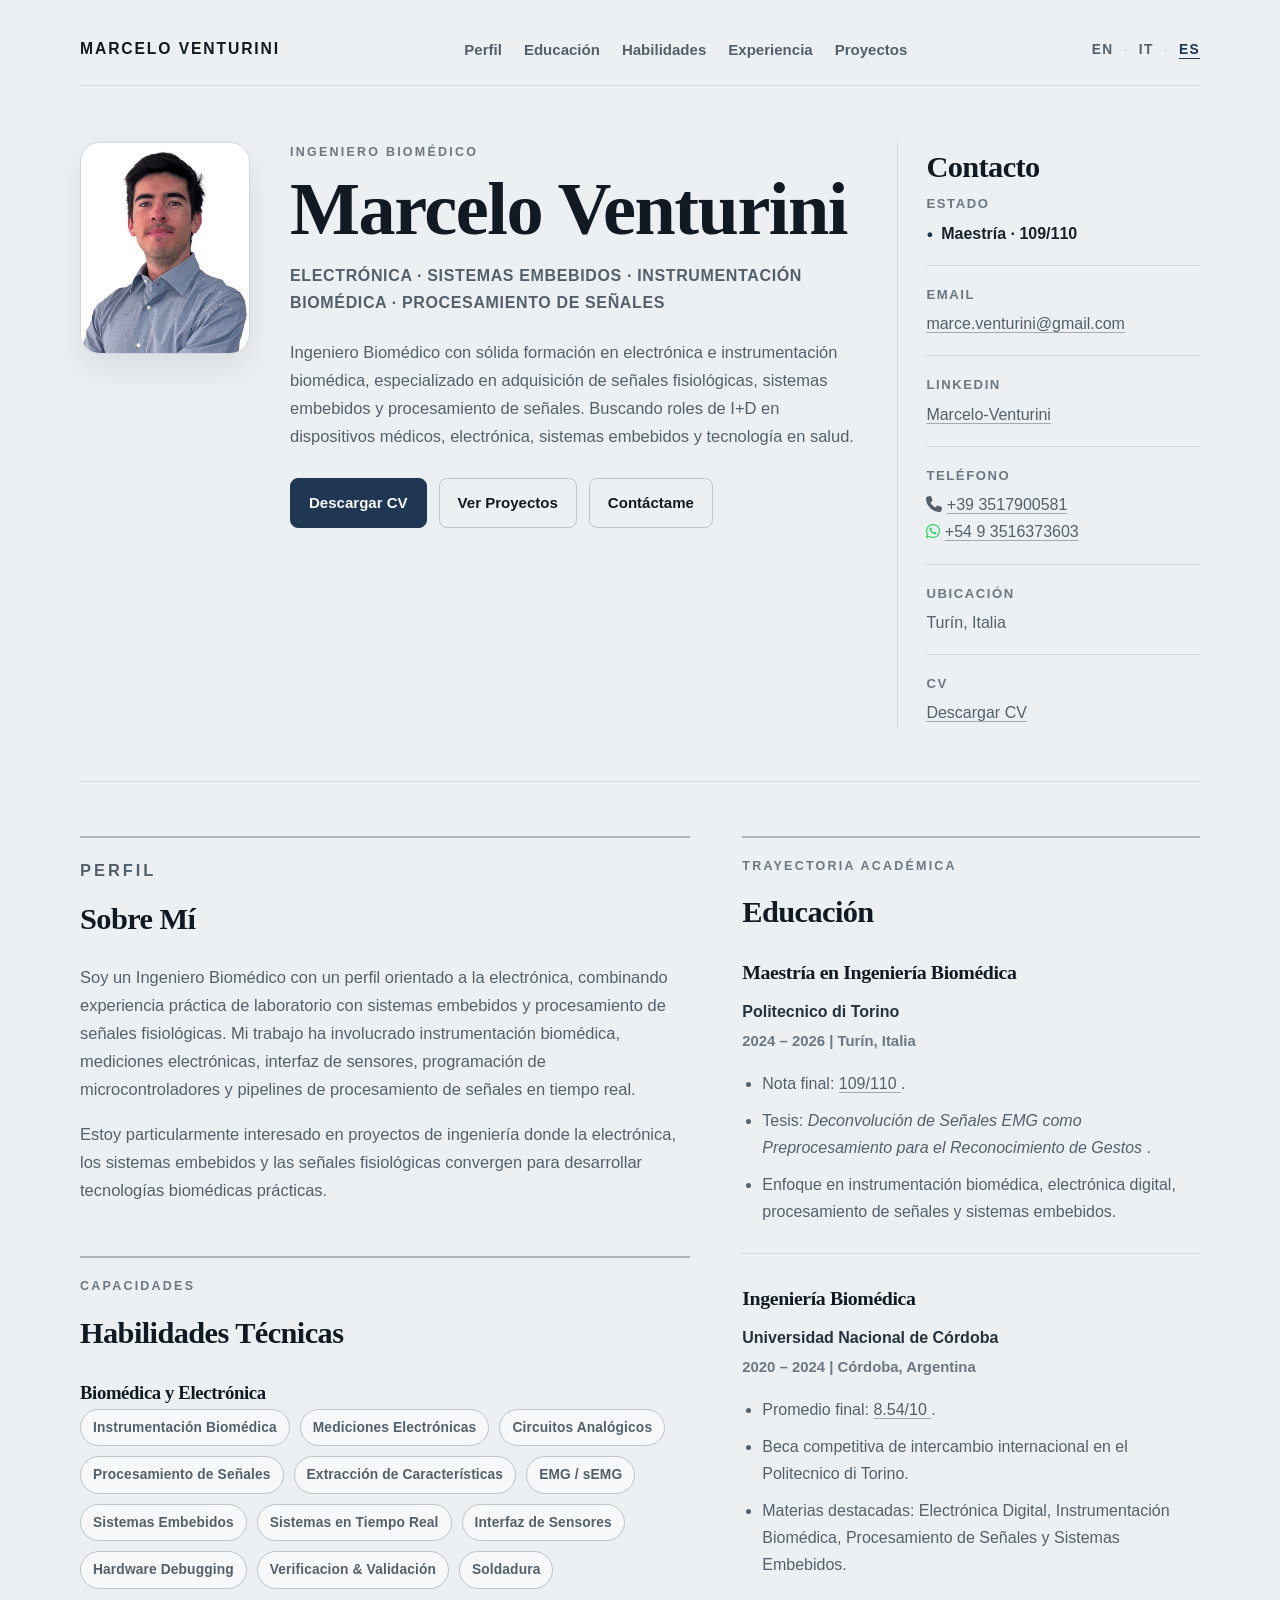
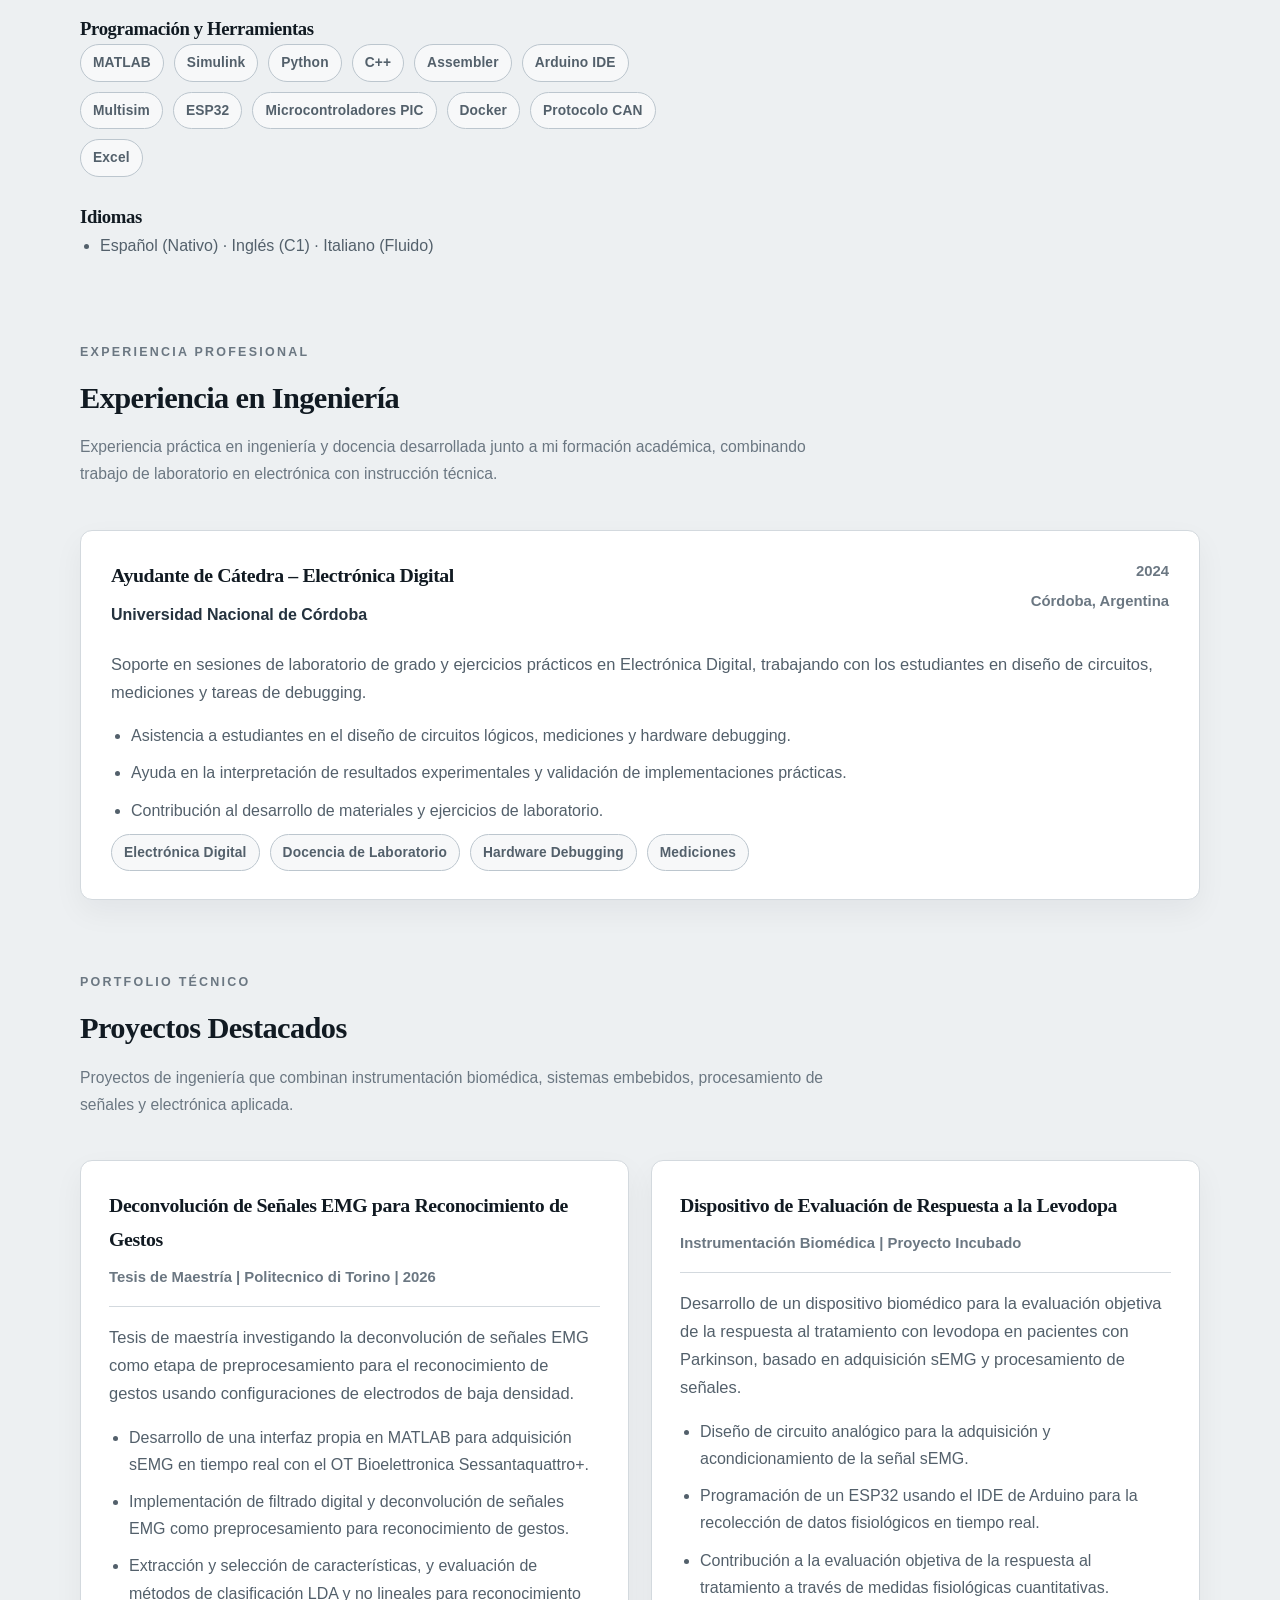
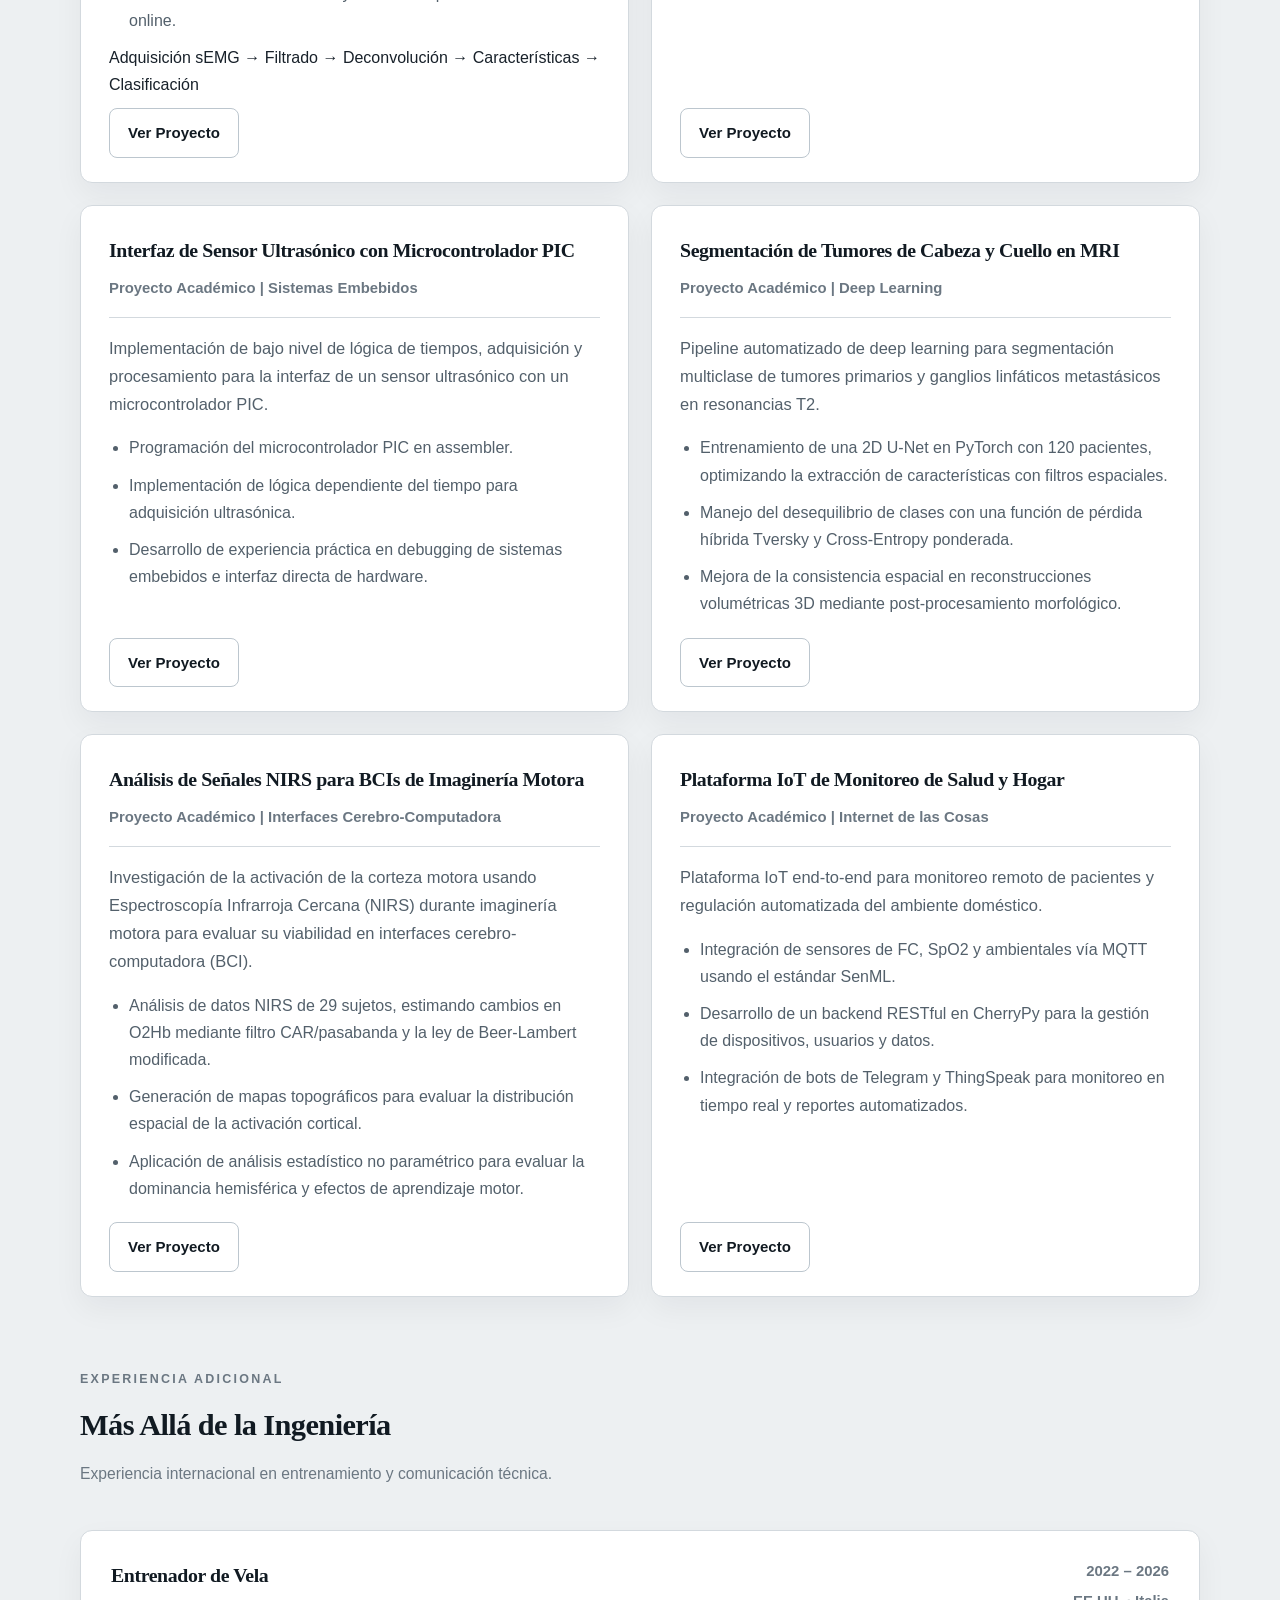
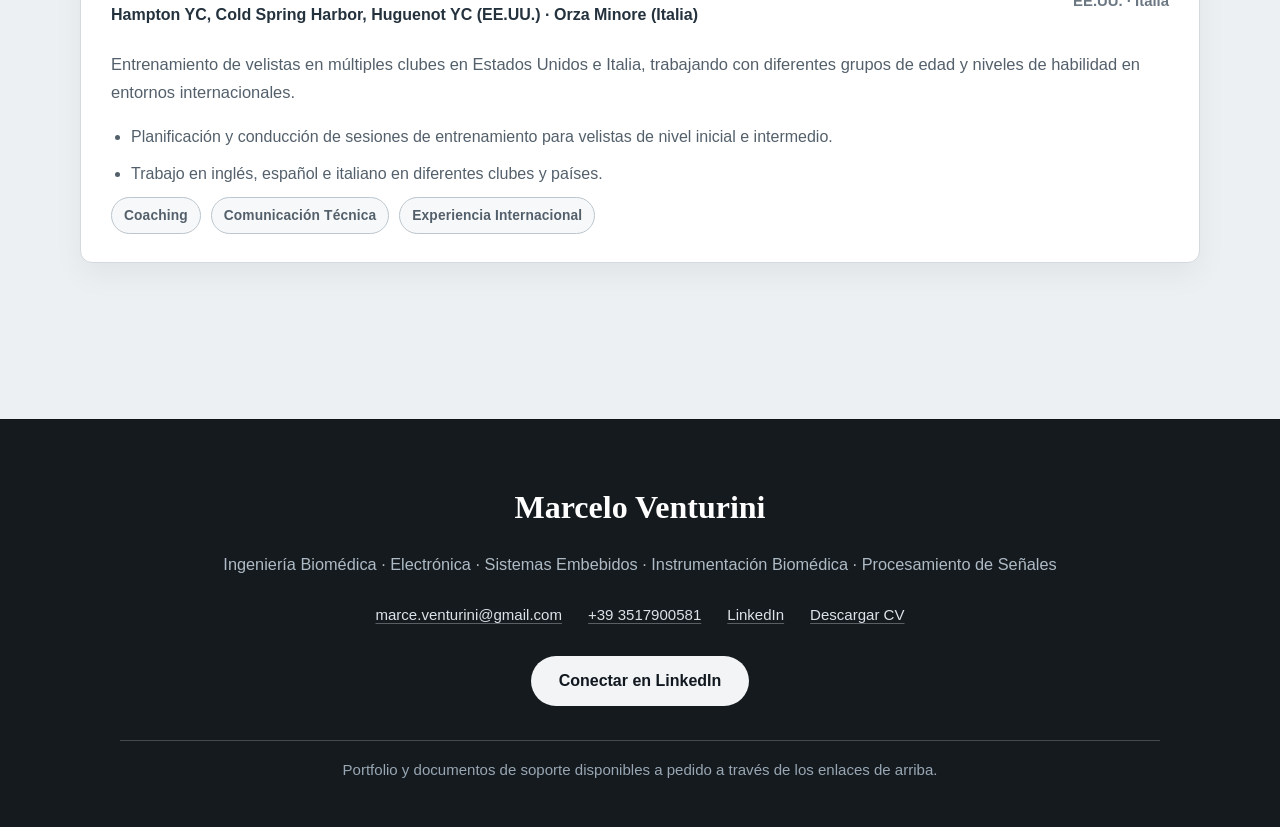
==== commit 31b6071e: "Updated CV and Site" ====
--- a/es/index.html
+++ b/es/index.html
@@ -185,7 +185,7 @@
               <span class="tag">Sistemas en Tiempo Real</span>
               <span class="tag">Interfaz de Sensores</span>
               <span class="tag">Hardware Debugging</span>
-              <span class="tag">Validación Experimental</span>
+              <span class="tag">Verificacion & Validación</span>
               <span class="tag">Soldadura</span>
             </div>
 
@@ -194,12 +194,14 @@
               <span class="tag">MATLAB</span>
               <span class="tag">Simulink</span>
               <span class="tag">Python</span>
-              <span class="tag">C++ (Básico)</span>
+              <span class="tag">C++</span>
               <span class="tag">Assembler</span>
               <span class="tag">Arduino IDE</span>
               <span class="tag">Multisim</span>
               <span class="tag">ESP32</span>
               <span class="tag">Microcontroladores PIC</span>
+              <span class="tag">Docker</span>
+              <span class="tag">Protocolo CAN</span>
               <span class="tag">Excel</span>
             </div>
 
